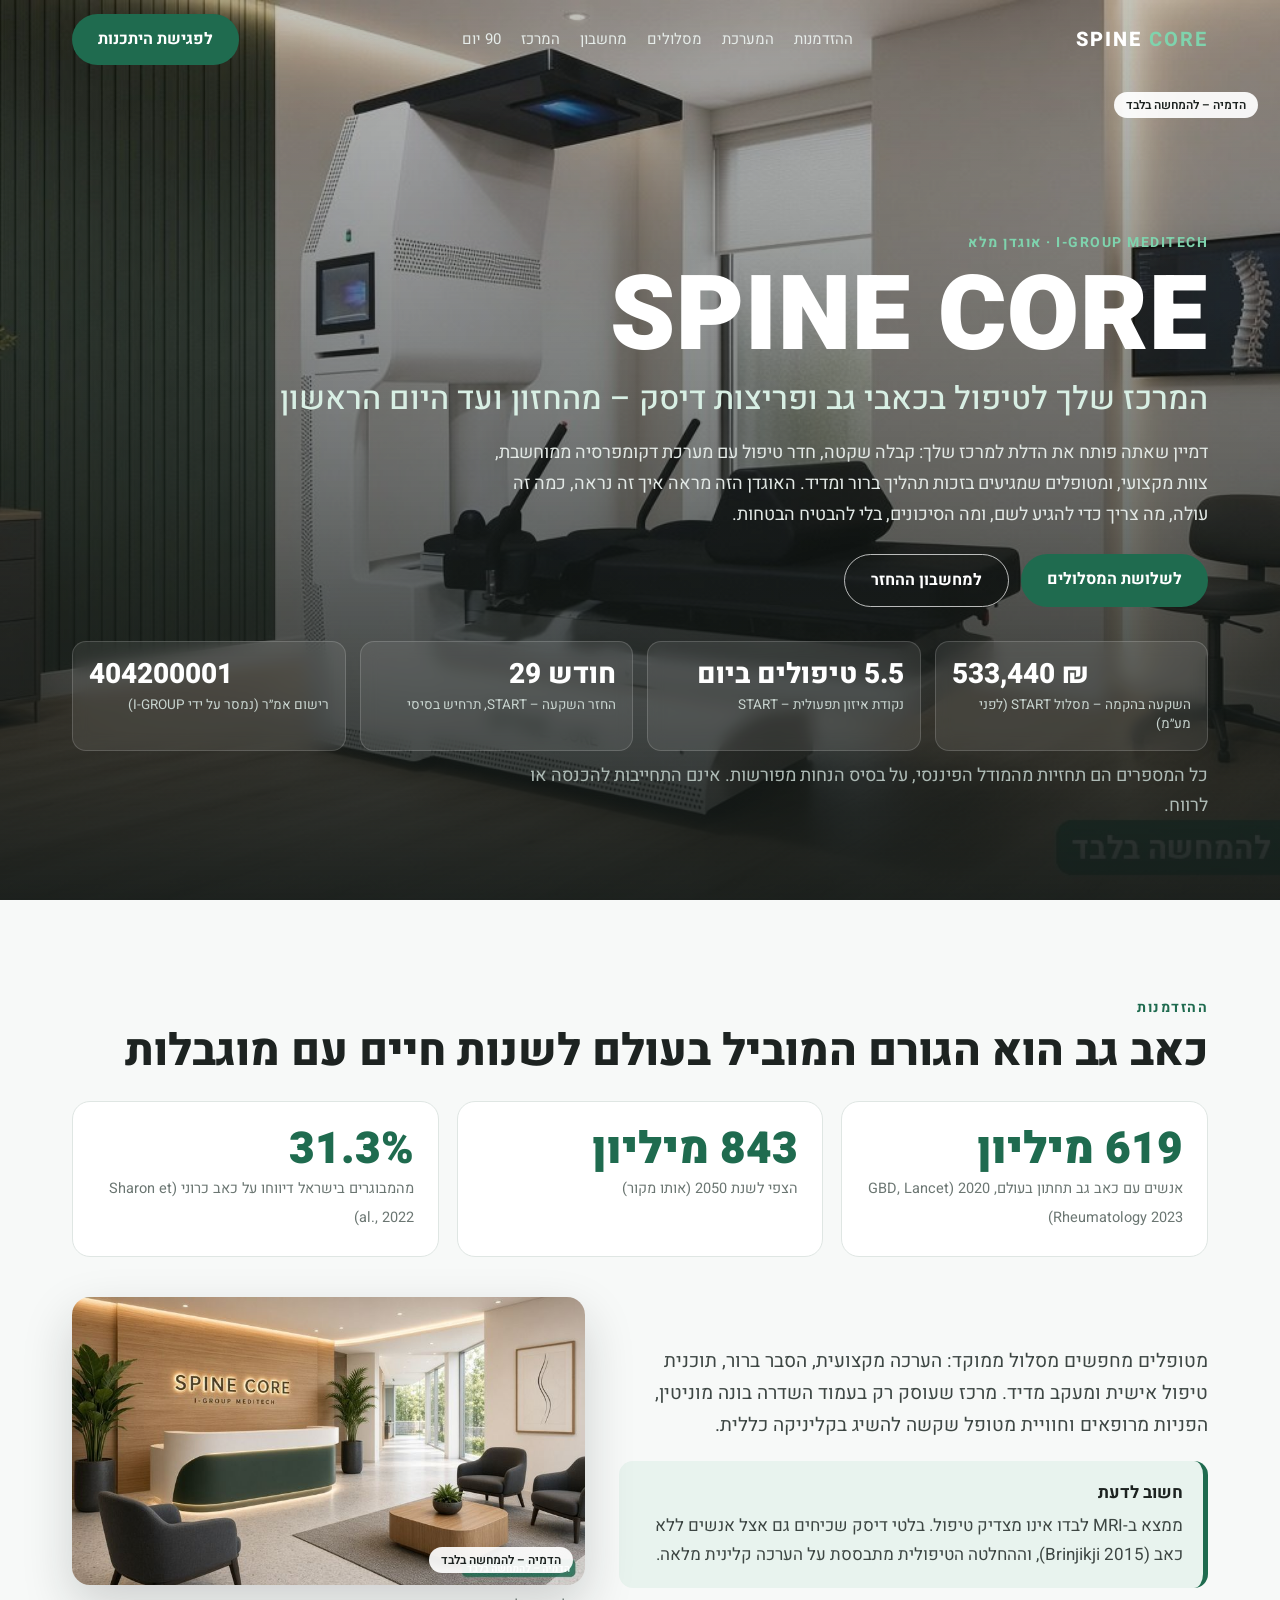
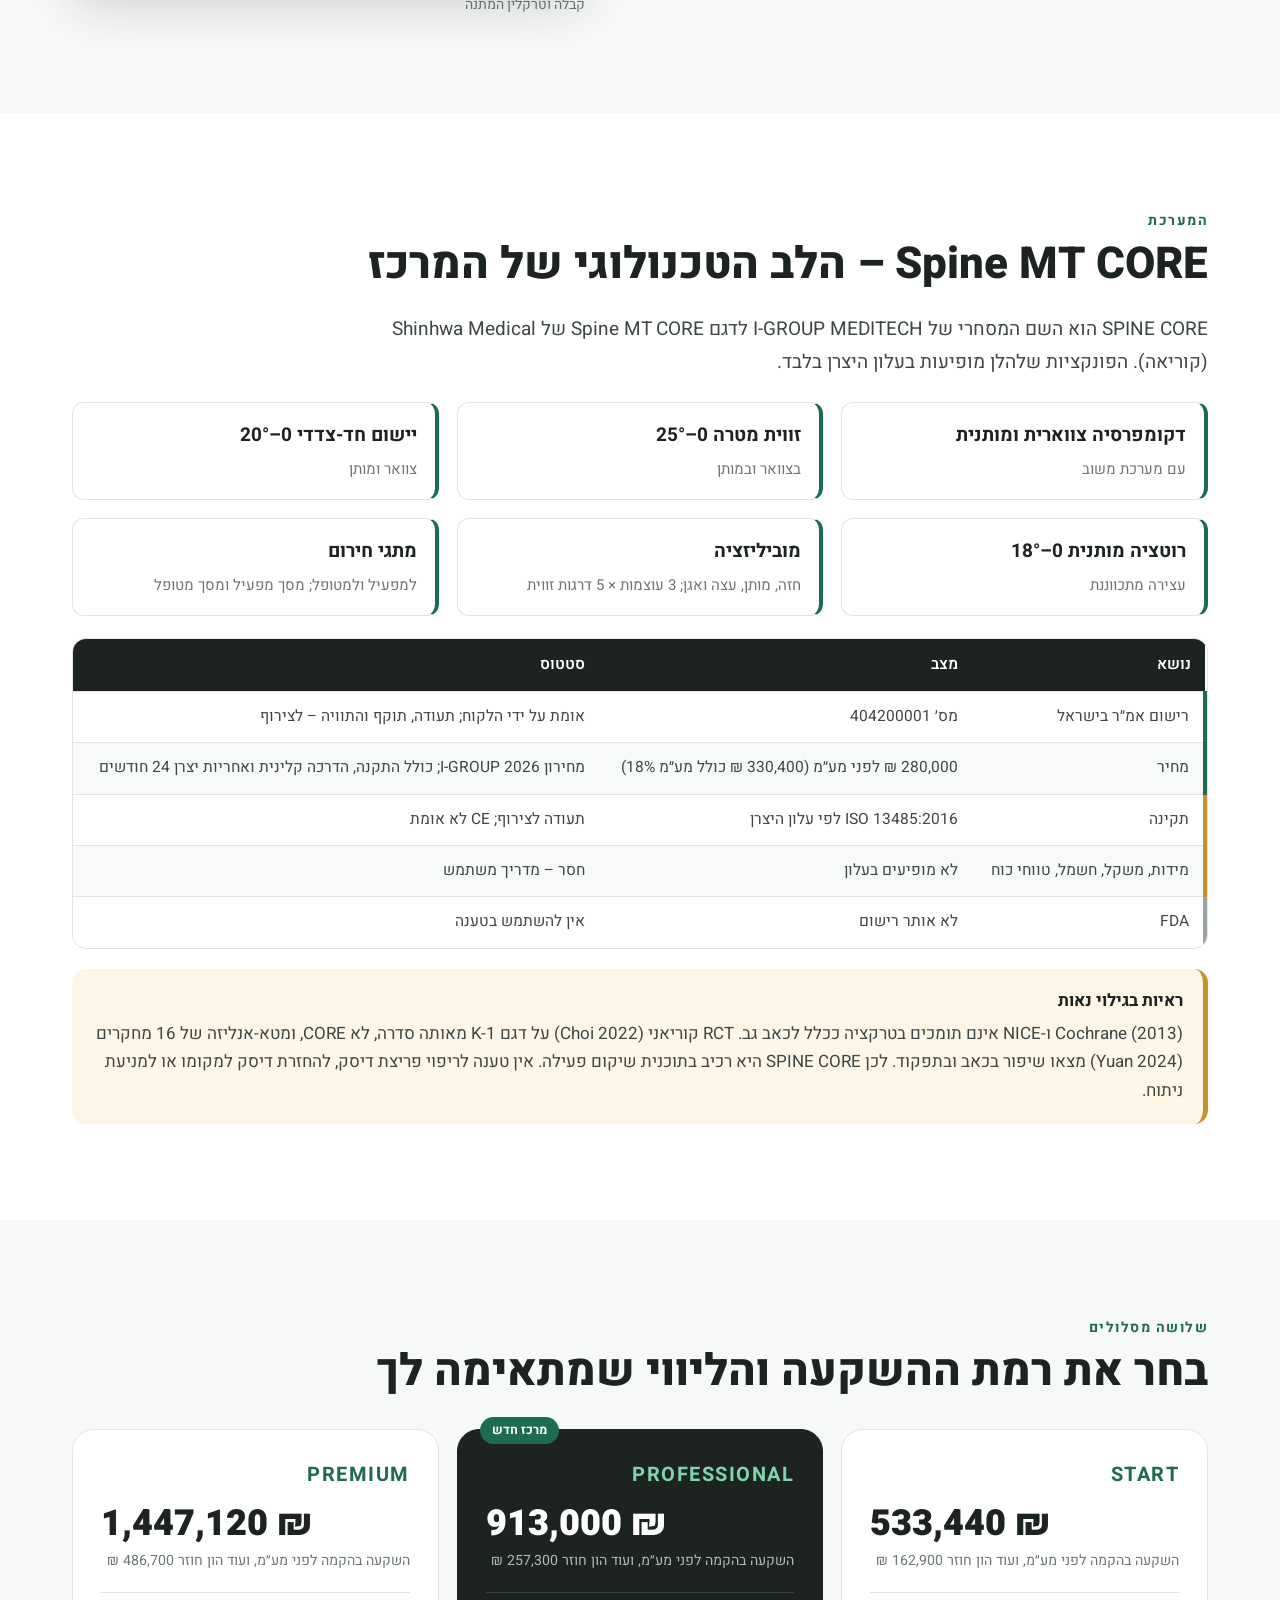
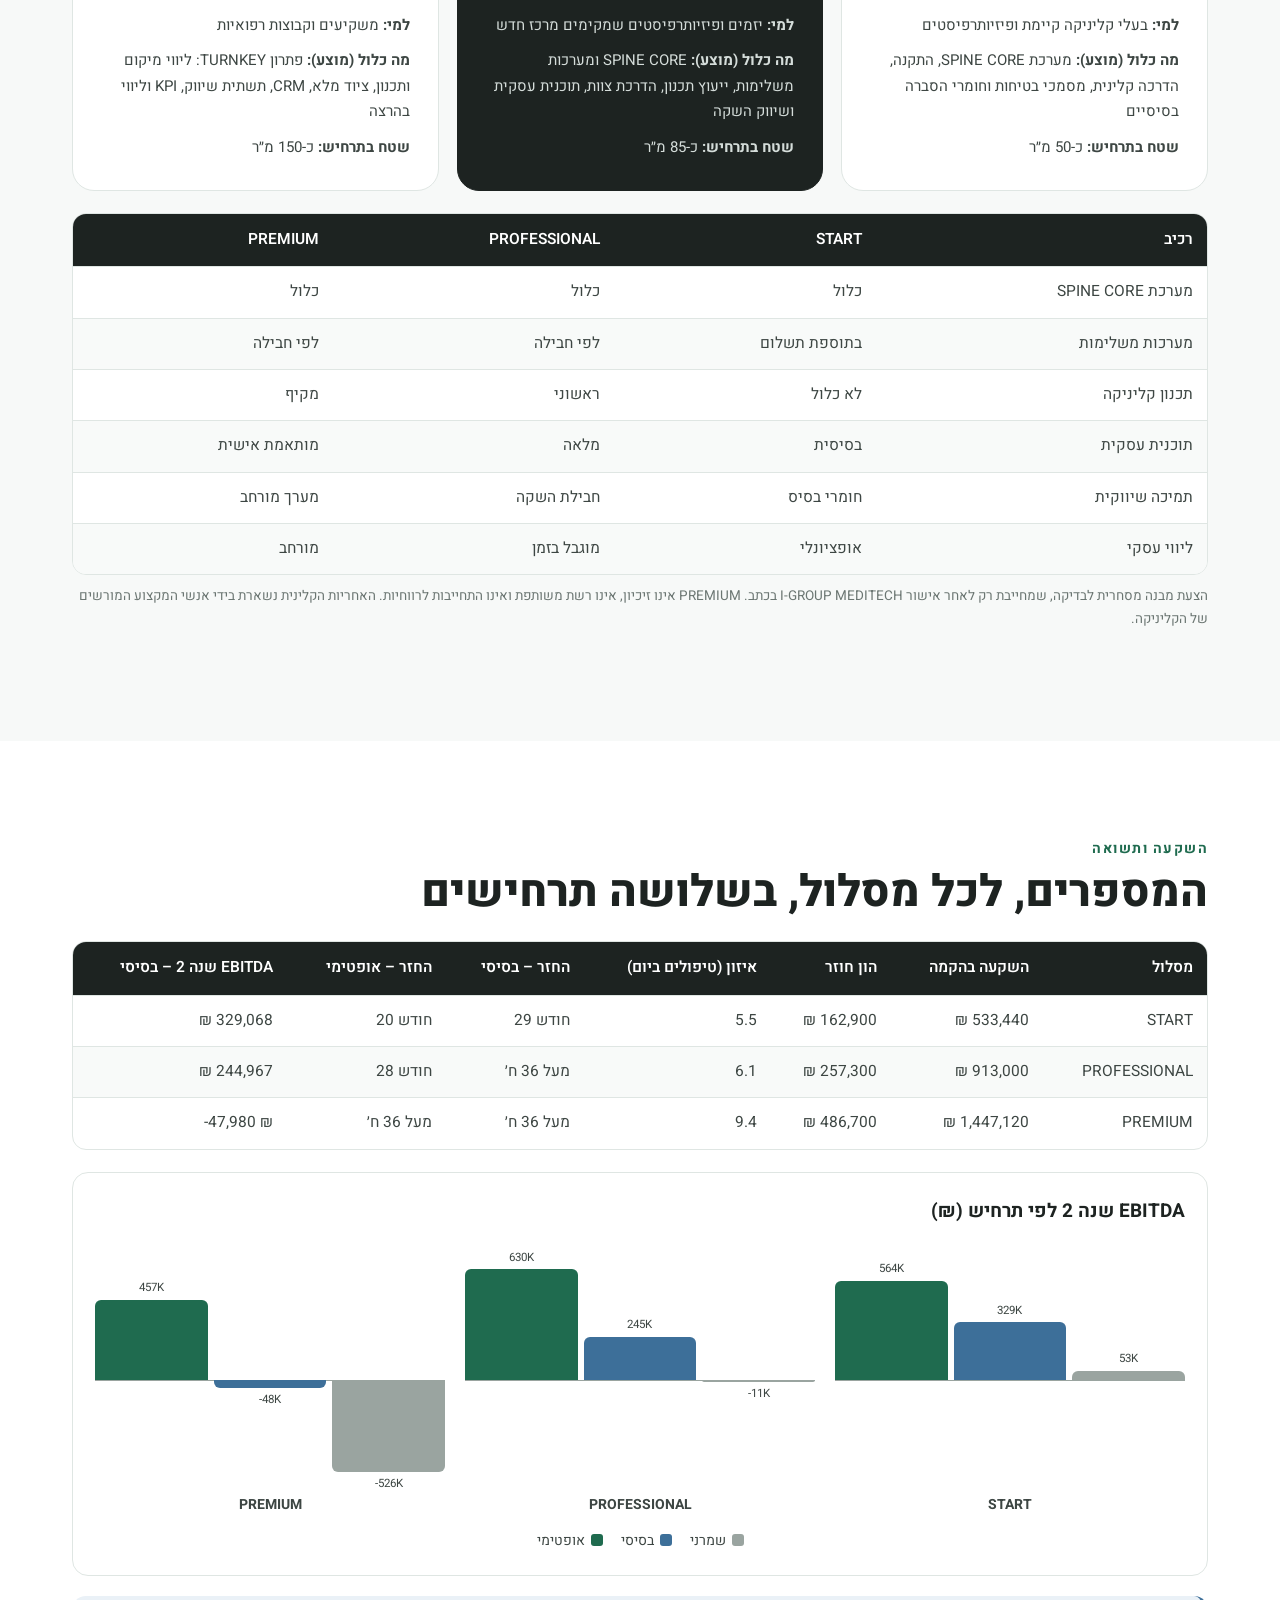
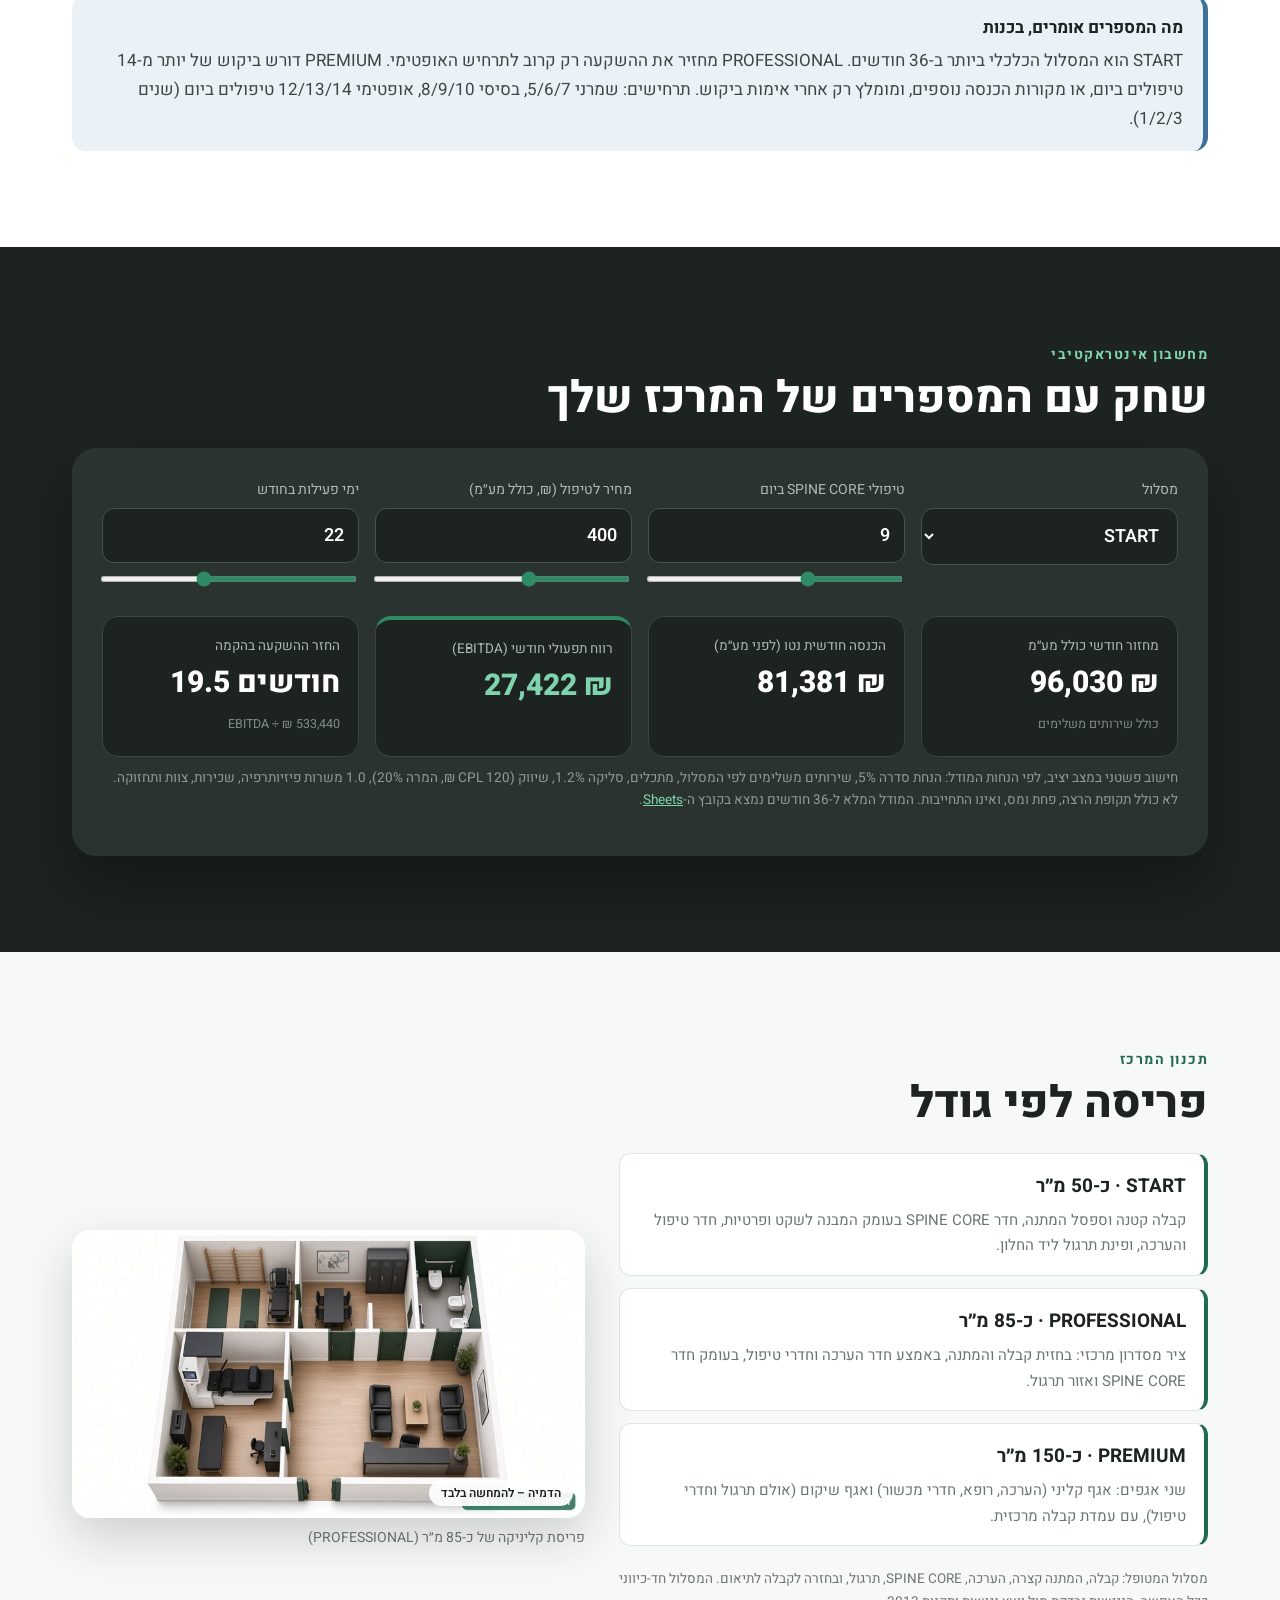
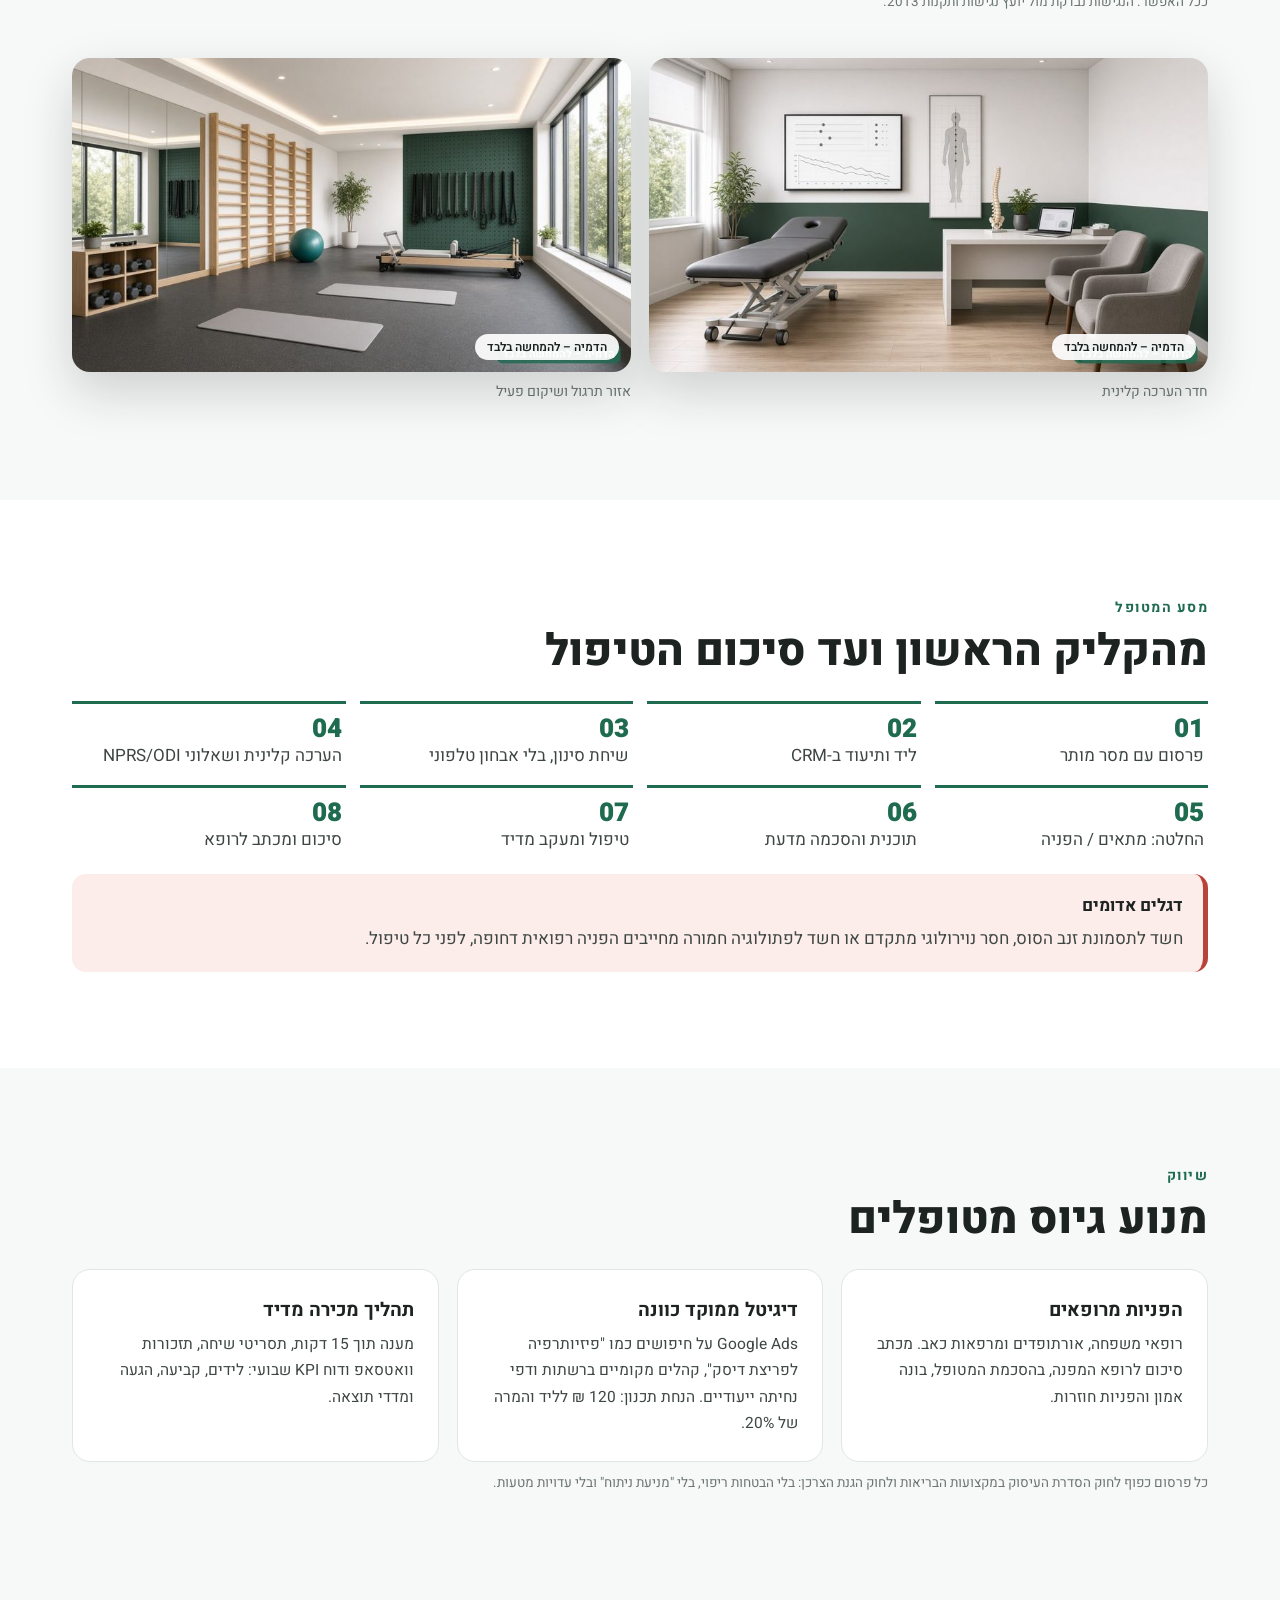
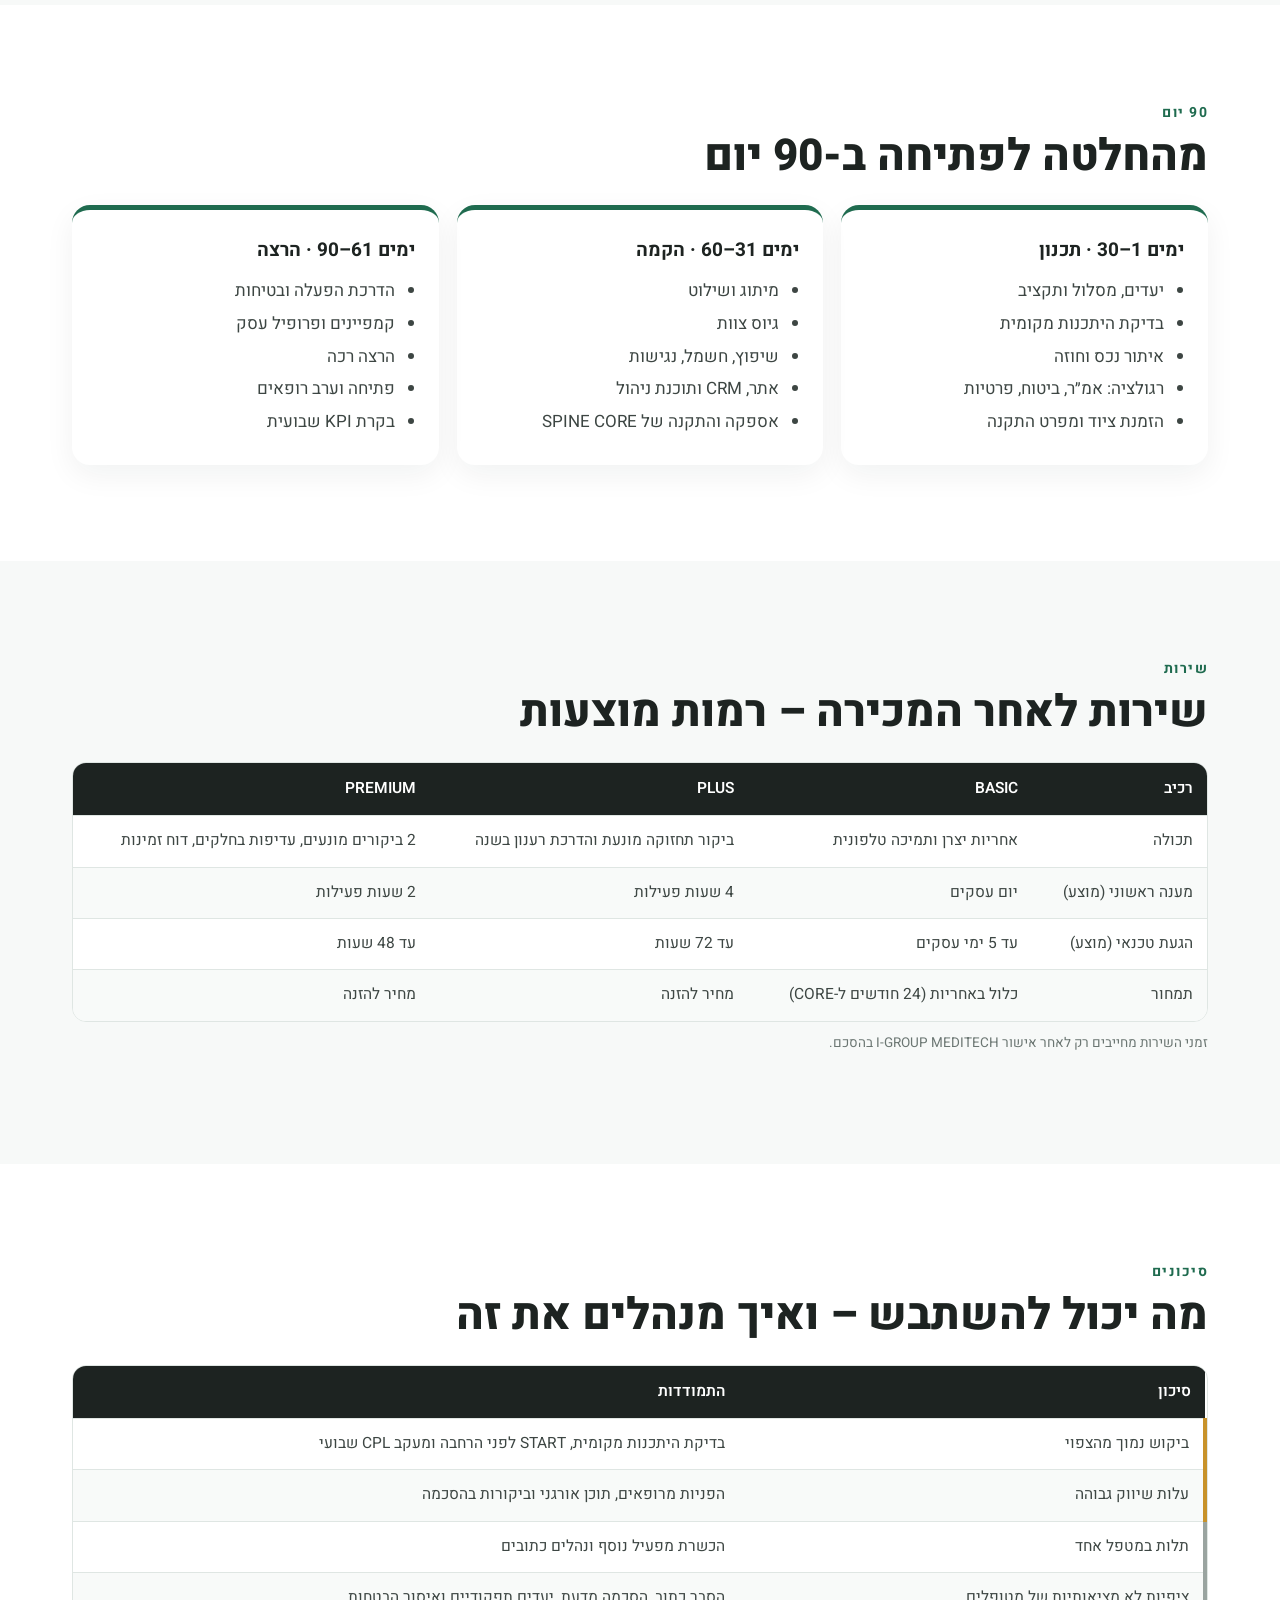
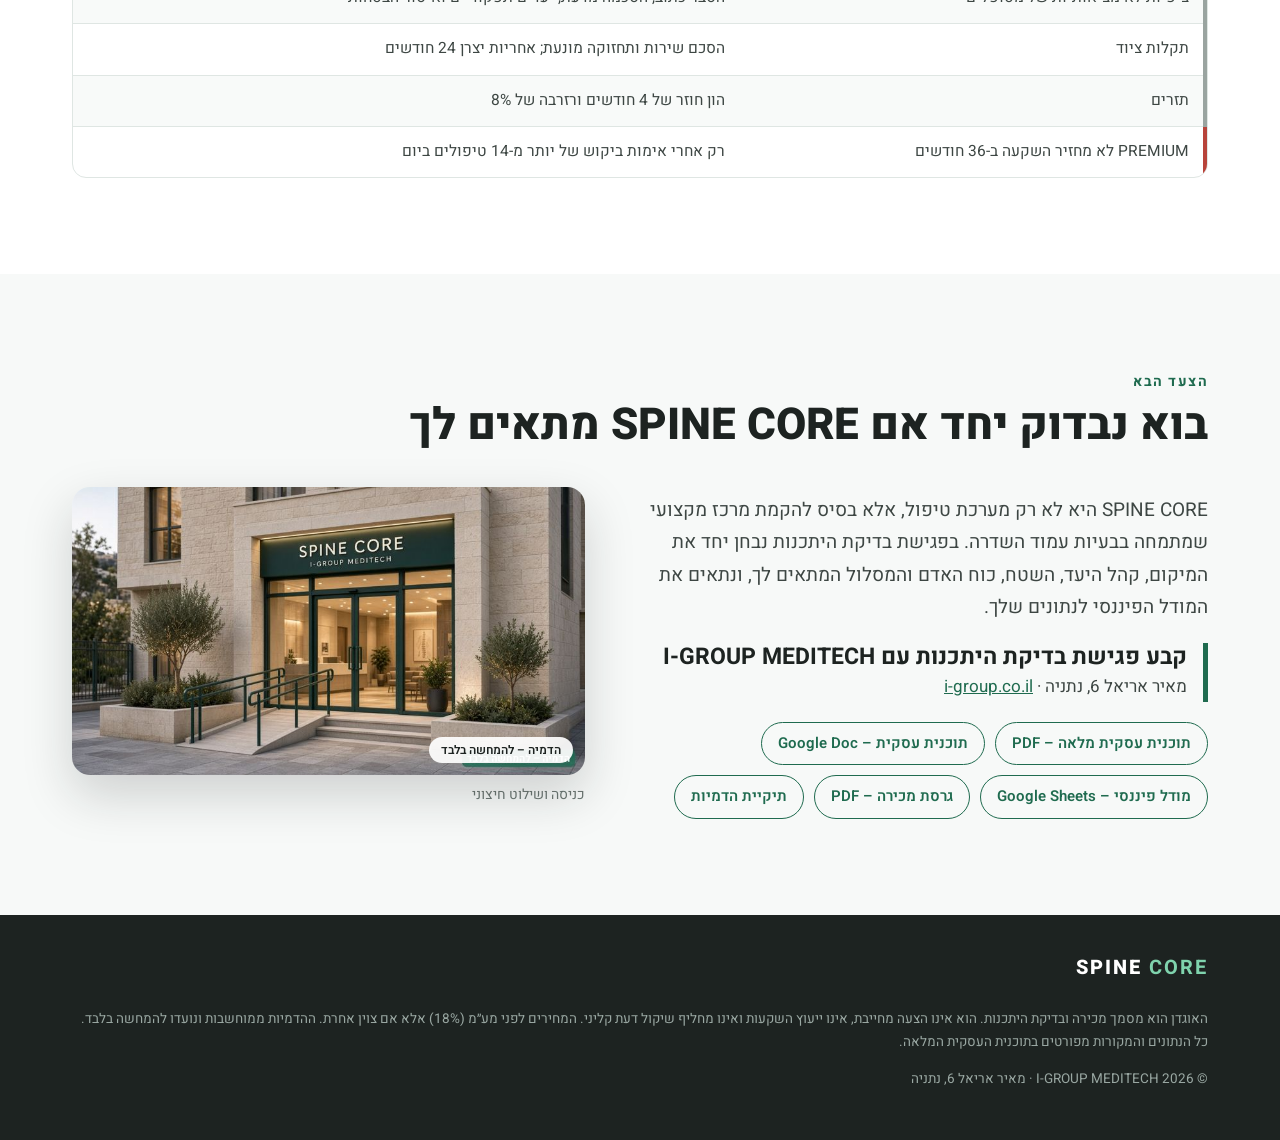
==== index.html @ 581aeed5 "SPINE CORE site" ====
<!doctype html>
<html lang="he" dir="rtl">
<head>
<meta charset="utf-8">
<meta name="viewport" content="width=device-width,initial-scale=1,viewport-fit=cover">
<title>SPINE CORE – הקמת מרכז לטיפול בכאבי גב | I-GROUP MEDITECH</title>
<meta name="description" content="אוגדן SPINE CORE: הקמת מרכז מקצועי לכאבי גב ופריצות דיסק עם Spine MT CORE. 3 מסלולי השקעה, מחשבון ROI, הדמיות ותוכנית 90 יום – בשקיפות מלאה.">
<meta name="robots" content="index,follow">
<link rel="canonical" href="https://ilan-lab.github.io/spine-core/">
<meta name="theme-color" content="#1d2321">
<meta property="og:type" content="website">
<meta property="og:site_name" content="SPINE CORE · I-GROUP MEDITECH">
<meta property="og:locale" content="he_IL">
<meta property="og:title" content="SPINE CORE – המרכז שלך לטיפול בכאבי גב ופריצות דיסק">
<meta property="og:description" content="3 מסלולי הקמה, מחשבון החזר השקעה אינטראקטיבי, הדמיות חדרים ותוכנית פתיחה ב-90 יום. מבית I-GROUP MEDITECH.">
<meta property="og:url" content="https://ilan-lab.github.io/spine-core/">
<meta property="og:image" content="https://ilan-lab.github.io/spine-core/og/og-image.jpg">
<meta property="og:image:width" content="1200">
<meta property="og:image:height" content="630">
<meta property="og:image:alt" content="חדר טיפול SPINE CORE – הדמיה – להמחשה בלבד">
<meta name="twitter:card" content="summary_large_image">
<meta name="twitter:title" content="SPINE CORE – המרכז שלך לטיפול בכאבי גב ופריצות דיסק">
<meta name="twitter:description" content="3 מסלולי הקמה, מחשבון החזר השקעה, הדמיות ותוכנית פתיחה ב-90 יום. I-GROUP MEDITECH.">
<meta name="twitter:image" content="https://ilan-lab.github.io/spine-core/og/og-image.jpg">
<link rel="icon" href="data:image/svg+xml,%3Csvg xmlns='http://www.w3.org/2000/svg' viewBox='0 0 64 64'%3E%3Crect width='64' height='64' rx='14' fill='%231f6b4f'/%3E%3Ctext x='32' y='44' font-size='34' text-anchor='middle' fill='white' font-family='Arial' font-weight='bold'%3ES%3C/text%3E%3C/svg%3E">
<link rel="preconnect" href="https://fonts.googleapis.com"><link rel="preconnect" href="https://fonts.gstatic.com" crossorigin>
<link href="https://fonts.googleapis.com/css2?family=Heebo:wght@300;400;500;600;700;800;900&family=Assistant:wght@400;600;700&display=swap" rel="stylesheet">
<link rel="preload" as="image" href="images/room.jpg">
<link rel="stylesheet" href="css/style.css">
<script type="application/ld+json">{"@context":"https://schema.org","@graph":[{"@type":"Organization","name":"I-GROUP MEDITECH","url":"https://i-group.co.il","address":{"@type":"PostalAddress","streetAddress":"מאיר אריאל 6","addressLocality":"נתניה","addressCountry":"IL"}},{"@type":"Product","name":"SPINE CORE (Spine MT CORE)","brand":{"@type":"Brand","name":"I-GROUP MEDITECH"},"manufacturer":{"@type":"Organization","name":"Shinhwa Medical"},"image":"https://ilan-lab.github.io/spine-core/images/room.jpg","description":"מערכת דקומפרסיה ממוחשבת לעמוד השדרה, בסיס להקמת מרכז מקצועי לכאבי גב.","offers":{"@type":"Offer","priceCurrency":"ILS","price":"280000","availability":"https://schema.org/InStock","seller":{"@type":"Organization","name":"I-GROUP MEDITECH"}}},{"@type":"BreadcrumbList","itemListElement":[{"@type":"ListItem","position":1,"name":"SPINE CORE","item":"https://ilan-lab.github.io/spine-core/"}]}]}</script>
</head>
<body>
<header class="nav"><div class="wrap"><a class="logo" href="#top">SPINE <b>CORE</b></a>
<ul><li><a href="#opp">ההזדמנות</a></li><li><a href="#core">המערכת</a></li><li><a href="#tracks">מסלולים</a></li><li><a href="#calc">מחשבון</a></li><li><a href="#layouts">המרכז</a></li><li><a href="#timeline">90 יום</a></li></ul>
<a class="btn" href="#cta">לפגישת היתכנות</a></div></header>

<main id="top">
<section class="hero"><div class="bg" role="img" aria-label="חדר טיפול SPINE CORE עם מערכת Spine MT CORE"></div><span class="badge">הדמיה – להמחשה בלבד</span>
<div class="wrap">
<div class="kick rv">I-GROUP MEDITECH · אוגדן מלא</div>
<h1 class="rv d1">SPINE CORE</h1>
<h2 class="rv d2">המרכז שלך לטיפול בכאבי גב ופריצות דיסק – מהחזון ועד היום הראשון</h2>
<p class="rv d2">דמיין שאתה פותח את הדלת למרכז שלך: קבלה שקטה, חדר טיפול עם מערכת דקומפרסיה ממוחשבת, צוות מקצועי, ומטופלים שמגיעים בזכות תהליך ברור ומדיד. האוגדן הזה מראה איך זה נראה, כמה זה עולה, מה צריך כדי להגיע לשם, ומה הסיכונים, בלי להבטיח הבטחות.</p>
<div class="cta rv d3"><a class="btn" href="#tracks">לשלושת המסלולים</a><a class="btn o" href="#calc">למחשבון ההחזר</a></div>
<div class="stats rv d3">
<div class="stat"><b class="ltr">533,440 ₪</b><span>השקעה בהקמה – מסלול START (לפני מע״מ)</span></div>
<div class="stat"><b>5.5 טיפולים ביום</b><span>נקודת איזון תפעולית – START</span></div>
<div class="stat"><b>חודש 29</b><span>החזר השקעה – START, תרחיש בסיסי</span></div>
<div class="stat"><b class="ltr">404200001</b><span>רישום אמ״ר (נמסר על ידי I-GROUP)</span></div>
</div>
<p class="note">כל המספרים הם תחזיות מהמודל הפיננסי, על בסיס הנחות מפורשות. אינם התחייבות להכנסה או לרווח.</p>
</div></section>

<section class="sec" id="opp"><div class="wrap">
<div class="kick rv">ההזדמנות</div><h2 class="t rv">כאב גב הוא הגורם המוביל בעולם לשנות חיים עם מוגבלות</h2>
<div class="g3">
<div class="big rv"><b>619 מיליון</b><span>אנשים עם כאב גב תחתון בעולם, 2020 (GBD, Lancet Rheumatology 2023)</span></div>
<div class="big rv d1"><b>843 מיליון</b><span>הצפי לשנת 2050 (אותו מקור)</span></div>
<div class="big rv d2"><b>31.3%</b><span>מהמבוגרים בישראל דיווחו על כאב כרוני (Sharon et al., 2022)</span></div>
</div>
<div class="g2" style="margin-top:40px">
<div class="rv"><p class="lead">מטופלים מחפשים מסלול ממוקד: הערכה מקצועית, הסבר ברור, תוכנית טיפול אישית ומעקב מדיד. מרכז שעוסק רק בעמוד השדרה בונה מוניטין, הפניות מרופאים וחוויית מטופל שקשה להשיג בקליניקה כללית.</p>
<div class="call"><h4>חשוב לדעת</h4>ממצא ב-MRI לבדו אינו מצדיק טיפול. בלטי דיסק שכיחים גם אצל אנשים ללא כאב (Brinjikji 2015), וההחלטה הטיפולית מתבססת על הערכה קלינית מלאה.</div></div>
<figure class="rv d1"><div class="ph"><img src="images/reception.jpg" srcset="images/reception-800.jpg 800w, images/reception.jpg 1280w" sizes="(max-width:980px) 100vw, 540px" alt="קבלה וטרקלין המתנה" loading="lazy" width="1280" height="720"><span class="badge">הדמיה – להמחשה בלבד</span></div><figcaption>קבלה וטרקלין המתנה</figcaption></figure>
</div></div></section>

<section class="sec alt" id="core"><div class="wrap">
<div class="kick rv">המערכת</div><h2 class="t rv"><span class="ltr">Spine MT CORE</span> – הלב הטכנולוגי של המרכז</h2>
<p class="lead rv">SPINE CORE הוא השם המסחרי של I-GROUP MEDITECH לדגם Spine MT CORE של Shinhwa Medical (קוריאה). הפונקציות שלהלן מופיעות בעלון היצרן בלבד.</p>
<div class="g3" style="margin-top:24px">
<div class="fn rv"><h3>דקומפרסיה צווארית ומותנית</h3><p>עם מערכת משוב</p></div>
<div class="fn rv d1"><h3>זווית מטרה 0–25°</h3><p>בצוואר ובמותן</p></div>
<div class="fn rv d2"><h3>יישום חד-צדדי 0–20°</h3><p>צוואר ומותן</p></div>
<div class="fn rv"><h3>רוטציה מותנית 0–18°</h3><p>עצירה מתכווננת</p></div>
<div class="fn rv d1"><h3>מוביליזציה</h3><p>חזה, מותן, עצה ואגן; 3 עוצמות × 5 דרגות זווית</p></div>
<div class="fn rv d2"><h3>מתגי חירום</h3><p>למפעיל ולמטופל; מסך מפעיל ומסך מטופל</p></div>
</div>
<div class="tw rv"><table><thead><tr><th>נושא</th><th>מצב</th><th>סטטוס</th></tr></thead><tbody>
<tr><td class="ok">רישום אמ״ר בישראל</td><td>מס׳ 404200001</td><td>אומת על ידי הלקוח; תעודה, תוקף והתוויה – לצירוף</td></tr>
<tr><td class="ok">מחיר</td><td>280,000 ₪ לפני מע״מ (330,400 ₪ כולל מע״מ 18%)</td><td>מחירון I-GROUP 2026; כולל התקנה, הדרכה קלינית ואחריות יצרן 24 חודשים</td></tr>
<tr><td class="wa">תקינה</td><td>ISO 13485:2016 לפי עלון היצרן</td><td>תעודה לצירוף; CE לא אומת</td></tr>
<tr><td class="wa">מידות, משקל, חשמל, טווחי כוח</td><td>לא מופיעים בעלון</td><td>חסר – מדריך משתמש</td></tr>
<tr><td class="no">FDA</td><td>לא אותר רישום</td><td>אין להשתמש בטענה</td></tr>
</tbody></table></div>
<div class="call w rv"><h4>ראיות בגילוי נאות</h4>Cochrane (2013) ו-NICE אינם תומכים בטרקציה ככלל לכאב גב. RCT קוריאני (Choi 2022) על דגם K-1 מאותה סדרה, לא CORE, ומטא-אנליזה של 16 מחקרים (Yuan 2024) מצאו שיפור בכאב ובתפקוד. לכן SPINE CORE היא רכיב בתוכנית שיקום פעילה. אין טענה לריפוי פריצת דיסק, להחזרת דיסק למקומו או למניעת ניתוח.</div>
</div></section>

<section class="sec" id="tracks"><div class="wrap">
<div class="kick rv">שלושה מסלולים</div><h2 class="t rv">בחר את רמת ההשקעה והליווי שמתאימה לך</h2>
<div class="g3" style="margin-top:30px">
<div class="track rv"><h3>START</h3><div class="pr ltr">533,440 ₪</div><small>השקעה בהקמה לפני מע״מ, ועוד הון חוזר 162,900 ₪</small><hr><p><b>למי:</b> בעלי קליניקה קיימת ופיזיותרפיסטים</p><p><b>מה כלול (מוצע):</b> מערכת SPINE CORE, התקנה, הדרכה קלינית, מסמכי בטיחות וחומרי הסברה בסיסיים</p><p><b>שטח בתרחיש:</b> כ-50 מ״ר</p></div>
<div class="track f rv d1"><span class="tg">מרכז חדש</span><h3>PROFESSIONAL</h3><div class="pr ltr">913,000 ₪</div><small>השקעה בהקמה לפני מע״מ, ועוד הון חוזר 257,300 ₪</small><hr><p><b>למי:</b> יזמים ופיזיותרפיסטים שמקימים מרכז חדש</p><p><b>מה כלול (מוצע):</b> SPINE CORE ומערכות משלימות, ייעוץ תכנון, הדרכת צוות, תוכנית עסקית ושיווק השקה</p><p><b>שטח בתרחיש:</b> כ-85 מ״ר</p></div>
<div class="track rv d2"><h3>PREMIUM</h3><div class="pr ltr">1,447,120 ₪</div><small>השקעה בהקמה לפני מע״מ, ועוד הון חוזר 486,700 ₪</small><hr><p><b>למי:</b> משקיעים וקבוצות רפואיות</p><p><b>מה כלול (מוצע):</b> פתרון TURNKEY: ליווי מיקום ותכנון, ציוד מלא, CRM, תשתית שיווק, KPI וליווי בהרצה</p><p><b>שטח בתרחיש:</b> כ-150 מ״ר</p></div>
</div>
<div class="tw rv"><table><thead><tr><th>רכיב</th><th>START</th><th>PROFESSIONAL</th><th>PREMIUM</th></tr></thead><tbody>
<tr><td>מערכת SPINE CORE</td><td>כלול</td><td>כלול</td><td>כלול</td></tr>
<tr><td>מערכות משלימות</td><td>בתוספת תשלום</td><td>לפי חבילה</td><td>לפי חבילה</td></tr>
<tr><td>תכנון קליניקה</td><td>לא כלול</td><td>ראשוני</td><td>מקיף</td></tr>
<tr><td>תוכנית עסקית</td><td>בסיסית</td><td>מלאה</td><td>מותאמת אישית</td></tr>
<tr><td>תמיכה שיווקית</td><td>חומרי בסיס</td><td>חבילת השקה</td><td>מערך מורחב</td></tr>
<tr><td>ליווי עסקי</td><td>אופציונלי</td><td>מוגבל בזמן</td><td>מורחב</td></tr>
</tbody></table></div>
<p class="note">הצעת מבנה מסחרית לבדיקה, שמחייבת רק לאחר אישור I-GROUP MEDITECH בכתב. PREMIUM אינו זיכיון, אינו רשת משותפת ואינו התחייבות לרווחיות. האחריות הקלינית נשארת בידי אנשי המקצוע המורשים של הקליניקה.</p>
</div></section>

<section class="sec alt" id="roi"><div class="wrap">
<div class="kick rv">השקעה ותשואה</div><h2 class="t rv">המספרים, לכל מסלול, בשלושה תרחישים</h2>
<div class="tw rv"><table><thead><tr><th>מסלול</th><th>השקעה בהקמה</th><th>הון חוזר</th><th>איזון (טיפולים ביום)</th><th>החזר – בסיסי</th><th>החזר – אופטימי</th><th>EBITDA שנה 2 – בסיסי</th></tr></thead><tbody>
<tr><td>START</td><td>533,440 ₪</td><td>162,900 ₪</td><td>5.5</td><td>חודש 29</td><td>חודש 20</td><td>329,068 ₪</td></tr>
<tr><td>PROFESSIONAL</td><td>913,000 ₪</td><td>257,300 ₪</td><td>6.1</td><td>מעל 36 ח׳</td><td>חודש 28</td><td>244,967 ₪</td></tr>
<tr><td>PREMIUM</td><td>1,447,120 ₪</td><td>486,700 ₪</td><td>9.4</td><td>מעל 36 ח׳</td><td>מעל 36 ח׳</td><td><span class="ltr">-47,980 ₪</span></td></tr>
</tbody></table></div>
<div class="chart rv"><h3>EBITDA שנה 2 לפי תרחיש (₪)</h3><div class="bars" id="bars" style="margin-top:30px"></div>
<div class="leg"><span style="--c:#9aa4a0">שמרני</span><span style="--c:#3d6f99">בסיסי</span><span style="--c:#1f6b4f">אופטימי</span></div></div>
<div class="call i rv"><h4>מה המספרים אומרים, בכנות</h4>START הוא המסלול הכלכלי ביותר ב-36 חודשים. PROFESSIONAL מחזיר את ההשקעה רק קרוב לתרחיש האופטימי. PREMIUM דורש ביקוש של יותר מ-14 טיפולים ביום, או מקורות הכנסה נוספים, ומומלץ רק אחרי אימות ביקוש. תרחישים: שמרני 5/6/7, בסיסי 8/9/10, אופטימי 12/13/14 טיפולים ביום (שנים 1/2/3).</div>
</div></section>

<section class="sec dark" id="calc"><div class="wrap">
<div class="kick rv">מחשבון אינטראקטיבי</div><h2 class="t rv">שחק עם המספרים של המרכז שלך</h2>
<div class="calc rv">
<div class="g4">
<div><label for="c-track">מסלול</label><select id="c-track"><option>START</option><option>PROFESSIONAL</option><option>PREMIUM</option></select></div>
<div><label for="c-daily">טיפולי SPINE CORE ביום</label><input id="c-daily" type="number" inputmode="decimal" value="9" min="0"><input id="s-daily" type="range" min="0" max="25" step="1" value="9" aria-label="טיפולים ביום"></div>
<div><label for="c-price">מחיר לטיפול (₪, כולל מע״מ)</label><input id="c-price" type="number" inputmode="decimal" value="400" min="0"><input id="s-price" type="range" min="150" max="800" step="10" value="400" aria-label="מחיר לטיפול"></div>
<div><label for="c-days">ימי פעילות בחודש</label><input id="c-days" type="number" inputmode="decimal" value="22" min="0"><input id="s-days" type="range" min="10" max="30" step="1" value="22" aria-label="ימי פעילות"></div>
</div>
<div class="g4 res">
<div><span>מחזור חודשי כולל מע״מ</span><b id="r-gross">–</b><small>כולל שירותים משלימים</small></div>
<div><span>הכנסה חודשית נטו (לפני מע״מ)</span><b id="r-net">–</b></div>
<div class="hl"><span>רווח תפעולי חודשי (EBITDA)</span><b id="r-e">–</b></div>
<div><span>החזר ההשקעה בהקמה</span><b id="r-m">–</b><small id="r-setup"></small></div>
</div>
<p class="note" style="color:#8f9c97">חישוב פשטני במצב יציב, לפי הנחות המודל: הנחת סדרה 5%, שירותים משלימים לפי המסלול, מתכלים, סליקה 1.2%, שיווק (CPL 120 ₪, המרה 20%), <span id="r-fte">1.0</span> משרות פיזיותרפיה, שכירות, צוות ותחזוקה. לא כולל תקופת הרצה, פחת ומס, ואינו התחייבות. המודל המלא ל-36 חודשים נמצא בקובץ ה-<a href="https://docs.google.com/spreadsheets/d/1JjIy9k1QEDL1Txb3Y15Pe7K6RnLYUJkP5f7A0x5z9f0/edit" target="_blank" rel="noopener" style="color:#7fd3ad">Sheets</a>.</p>
</div></div></section>

<section class="sec" id="layouts"><div class="wrap">
<div class="kick rv">תכנון המרכז</div><h2 class="t rv">פריסה לפי גודל</h2>
<div class="g2">
<div class="lay rv">
<div class="fn"><h3>START · כ-50 מ״ר</h3><p>קבלה קטנה וספסל המתנה, חדר SPINE CORE בעומק המבנה לשקט ופרטיות, חדר טיפול והערכה, ופינת תרגול ליד החלון.</p></div>
<div class="fn"><h3>PROFESSIONAL · כ-85 מ״ר</h3><p>ציר מסדרון מרכזי: בחזית קבלה והמתנה, באמצע חדר הערכה וחדרי טיפול, בעומק חדר SPINE CORE ואזור תרגול.</p></div>
<div class="fn"><h3>PREMIUM · כ-150 מ״ר</h3><p>שני אגפים: אגף קליני (הערכה, רופא, חדרי מכשור) ואגף שיקום (אולם תרגול וחדרי טיפול), עם עמדת קבלה מרכזית.</p></div>
<p class="note">מסלול המטופל: קבלה, המתנה קצרה, הערכה, SPINE CORE, תרגול, ובחזרה לקבלה לתיאום. המסלול חד-כיווני ככל האפשר. הנגישות נבדקת מול יועץ נגישות ותקנות 2013.</p>
</div>
<figure class="rv d1"><div class="ph"><img src="images/plan.jpg" srcset="images/plan-800.jpg 800w, images/plan.jpg 1280w" sizes="(max-width:980px) 100vw, 640px" alt="פריסת קליניקה של כ-85 מ״ר (PROFESSIONAL)" loading="lazy" width="1280" height="720"><span class="badge">הדמיה – להמחשה בלבד</span></div><figcaption>פריסת קליניקה של כ-85 מ״ר (PROFESSIONAL)</figcaption></figure>
</div>
<div class="gp" style="margin-top:30px">
<figure class="rv"><div class="ph"><img src="images/assess.jpg" srcset="images/assess-800.jpg 800w, images/assess.jpg 1280w" sizes="(max-width:560px) 100vw, 580px" alt="חדר הערכה קלינית" loading="lazy" width="1280" height="720"><span class="badge">הדמיה – להמחשה בלבד</span></div><figcaption>חדר הערכה קלינית</figcaption></figure>
<figure class="rv d1"><div class="ph"><img src="images/rehab.jpg" srcset="images/rehab-800.jpg 800w, images/rehab.jpg 1280w" sizes="(max-width:560px) 100vw, 580px" alt="אזור תרגול ושיקום פעיל" loading="lazy" width="1280" height="720"><span class="badge">הדמיה – להמחשה בלבד</span></div><figcaption>אזור תרגול ושיקום פעיל</figcaption></figure>
</div></div></section>

<section class="sec alt" id="journey"><div class="wrap">
<div class="kick rv">מסע המטופל</div><h2 class="t rv">מהקליק הראשון ועד סיכום הטיפול</h2>
<div class="steps">
<div class="step rv"><b>01</b>פרסום עם מסר מותר</div><div class="step rv d1"><b>02</b>ליד ותיעוד ב-CRM</div><div class="step rv d2"><b>03</b>שיחת סינון, בלי אבחון טלפוני</div><div class="step rv d3"><b>04</b>הערכה קלינית ושאלוני NPRS/ODI</div>
<div class="step rv"><b>05</b>החלטה: מתאים / הפניה</div><div class="step rv d1"><b>06</b>תוכנית והסכמה מדעת</div><div class="step rv d2"><b>07</b>טיפול ומעקב מדיד</div><div class="step rv d3"><b>08</b>סיכום ומכתב לרופא</div>
</div>
<div class="call dg rv"><h4>דגלים אדומים</h4>חשד לתסמונת זנב הסוס, חסר נוירולוגי מתקדם או חשד לפתולוגיה חמורה מחייבים הפניה רפואית דחופה, לפני כל טיפול.</div>
</div></section>

<section class="sec" id="mkt"><div class="wrap">
<div class="kick rv">שיווק</div><h2 class="t rv">מנוע גיוס מטופלים</h2>
<div class="g3">
<div class="card rv"><h3>הפניות מרופאים</h3><p>רופאי משפחה, אורתופדים ומרפאות כאב. מכתב סיכום לרופא המפנה, בהסכמת המטופל, בונה אמון והפניות חוזרות.</p></div>
<div class="card rv d1"><h3>דיגיטל ממוקד כוונה</h3><p>Google Ads על חיפושים כמו "פיזיותרפיה לפריצת דיסק", קהלים מקומיים ברשתות ודפי נחיתה ייעודיים. הנחת תכנון: 120 ₪ לליד והמרה של 20%.</p></div>
<div class="card rv d2"><h3>תהליך מכירה מדיד</h3><p>מענה תוך 15 דקות, תסריטי שיחה, תזכורות וואטסאפ ודוח KPI שבועי: לידים, קביעה, הגעה ומדדי תוצאה.</p></div>
</div>
<p class="note">כל פרסום כפוף לחוק הסדרת העיסוק במקצועות הבריאות ולחוק הגנת הצרכן: בלי הבטחות ריפוי, בלי "מניעת ניתוח" ובלי עדויות מטעות.</p>
</div></section>

<section class="sec alt" id="timeline"><div class="wrap">
<div class="kick rv">90 יום</div><h2 class="t rv">מהחלטה לפתיחה ב-90 יום</h2>
<div class="g3">
<div class="ph3 rv"><h3>ימים 1–30 · תכנון</h3><ul><li>יעדים, מסלול ותקציב</li><li>בדיקת היתכנות מקומית</li><li>איתור נכס וחוזה</li><li>רגולציה: אמ״ר, ביטוח, פרטיות</li><li>הזמנת ציוד ומפרט התקנה</li></ul></div>
<div class="ph3 rv d1"><h3>ימים 31–60 · הקמה</h3><ul><li>מיתוג ושילוט</li><li>גיוס צוות</li><li>שיפוץ, חשמל, נגישות</li><li>אתר, CRM ותוכנת ניהול</li><li>אספקה והתקנה של SPINE CORE</li></ul></div>
<div class="ph3 rv d2"><h3>ימים 61–90 · הרצה</h3><ul><li>הדרכת הפעלה ובטיחות</li><li>קמפיינים ופרופיל עסק</li><li>הרצה רכה</li><li>פתיחה וערב רופאים</li><li>בקרת KPI שבועית</li></ul></div>
</div></div></section>

<section class="sec" id="service"><div class="wrap">
<div class="kick rv">שירות</div><h2 class="t rv">שירות לאחר המכירה – רמות מוצעות</h2>
<div class="tw rv"><table><thead><tr><th>רכיב</th><th>BASIC</th><th>PLUS</th><th>PREMIUM</th></tr></thead><tbody>
<tr><td>תכולה</td><td>אחריות יצרן ותמיכה טלפונית</td><td>ביקור תחזוקה מונעת והדרכת רענון בשנה</td><td>2 ביקורים מונעים, עדיפות בחלקים, דוח זמינות</td></tr>
<tr><td>מענה ראשוני (מוצע)</td><td>יום עסקים</td><td>4 שעות פעילות</td><td>2 שעות פעילות</td></tr>
<tr><td>הגעת טכנאי (מוצע)</td><td>עד 5 ימי עסקים</td><td>עד 72 שעות</td><td>עד 48 שעות</td></tr>
<tr><td>תמחור</td><td>כלול באחריות (24 חודשים ל-CORE)</td><td>מחיר להזנה</td><td>מחיר להזנה</td></tr>
</tbody></table></div>
<p class="note">זמני השירות מחייבים רק לאחר אישור I-GROUP MEDITECH בהסכם.</p>
</div></section>

<section class="sec alt" id="risks"><div class="wrap">
<div class="kick rv">סיכונים</div><h2 class="t rv">מה יכול להשתבש – ואיך מנהלים את זה</h2>
<div class="tw rv"><table><thead><tr><th>סיכון</th><th>התמודדות</th></tr></thead><tbody>
<tr><td class="wa">ביקוש נמוך מהצפוי</td><td>בדיקת היתכנות מקומית, START לפני הרחבה ומעקב CPL שבועי</td></tr>
<tr><td class="wa">עלות שיווק גבוהה</td><td>הפניות מרופאים, תוכן אורגני וביקורות בהסכמה</td></tr>
<tr><td class="no">תלות במטפל אחד</td><td>הכשרת מפעיל נוסף ונהלים כתובים</td></tr>
<tr><td class="no">ציפיות לא מציאותיות של מטופלים</td><td>הסבר כתוב, הסכמה מדעת, יעדים תפקודיים ואיסור הבטחות</td></tr>
<tr><td class="no">תקלות ציוד</td><td>הסכם שירות ותחזוקה מונעת; אחריות יצרן 24 חודשים</td></tr>
<tr><td class="no">תזרים</td><td>הון חוזר של 4 חודשים ורזרבה של 8%</td></tr>
<tr><td class="bad">PREMIUM לא מחזיר השקעה ב-36 חודשים</td><td>רק אחרי אימות ביקוש של יותר מ-14 טיפולים ביום</td></tr>
</tbody></table></div>
</div></section>

<section class="sec" id="cta"><div class="wrap">
<div class="kick rv">הצעד הבא</div><h2 class="t rv">בוא נבדוק יחד אם SPINE CORE מתאים לך</h2>
<div class="g2">
<div class="rv"><p class="lead">SPINE CORE היא לא רק מערכת טיפול, אלא בסיס להקמת מרכז מקצועי שמתמחה בבעיות עמוד השדרה. בפגישת בדיקת היתכנות נבחן יחד את המיקום, קהל היעד, השטח, כוח האדם והמסלול המתאים לך, ונתאים את המודל הפיננסי לנתונים שלך.</p>
<div class="cta-box"><strong>קבע פגישת בדיקת היתכנות עם I-GROUP MEDITECH</strong><span>מאיר אריאל 6, נתניה · <a href="https://i-group.co.il" target="_blank" rel="noopener">i-group.co.il</a></span></div>
<div class="links">
<a href="https://drive.google.com/file/d/1CuvwG0LfbNUwOGcd5RnR9bIhb7OIqhCQ/view" target="_blank" rel="noopener">תוכנית עסקית מלאה – PDF</a>
<a href="https://docs.google.com/document/d/1GXxsEA2Z9kPI2eB-vGzjpU04cBIgWePoFFbCrcJnRwA/edit" target="_blank" rel="noopener">תוכנית עסקית – Google Doc</a>
<a href="https://docs.google.com/spreadsheets/d/1JjIy9k1QEDL1Txb3Y15Pe7K6RnLYUJkP5f7A0x5z9f0/edit" target="_blank" rel="noopener">מודל פיננסי – Google Sheets</a>
<a href="https://drive.google.com/file/d/1dCmITOO7iTJ28MDgt0B0gIck5kaXCp1w/view" target="_blank" rel="noopener">גרסת מכירה – PDF</a>
<a href="https://drive.google.com/drive/folders/1mH-Ca4zrDPU6W9X9Tcq_MC6igyfBVrYm" target="_blank" rel="noopener">תיקיית הדמיות</a>
</div></div>
<figure class="rv d1"><div class="ph"><img src="images/exterior.jpg" srcset="images/exterior-800.jpg 800w, images/exterior.jpg 1280w" sizes="(max-width:980px) 100vw, 540px" alt="כניסה ושילוט חיצוני" loading="lazy" width="1280" height="720"><span class="badge">הדמיה – להמחשה בלבד</span></div><figcaption>כניסה ושילוט חיצוני</figcaption></figure>
</div></div></section>
</main>
<footer><div class="wrap"><span class="logo">SPINE <b>CORE</b></span>
<p>האוגדן הוא מסמך מכירה ובדיקת היתכנות. הוא אינו הצעה מחייבת, אינו ייעוץ השקעות ואינו מחליף שיקול דעת קליני. המחירים לפני מע״מ (18%) אלא אם צוין אחרת. ההדמיות ממוחשבות ונועדו להמחשה בלבד. כל הנתונים והמקורות מפורטים בתוכנית העסקית המלאה.</p>
<p>© 2026 I-GROUP MEDITECH · מאיר אריאל 6, נתניה</p></div></footer>
<script src="js/main.js" defer></script>
</body></html>
---- css/style.css ----
:root{--g:#1f6b4f;--g2:#2e8b66;--gl:#e8f3ee;--d:#1d2321;--d2:#2b3330;--t:#3d4643;--m:#6b7672;--w:#fff;--bg:#f7f9f8;--ln:#dfe6e3;--r:18px}
*{box-sizing:border-box}html{scroll-behavior:smooth}
body{margin:0;font-family:Heebo,Assistant,system-ui,sans-serif;color:var(--t);background:var(--bg);line-height:1.7;font-size:17px;-webkit-font-smoothing:antialiased;overflow-x:hidden}
img{max-width:100%;display:block}a{color:var(--g)}
.wrap{max-width:1180px;margin:0 auto;padding:0 22px}
.ltr{direction:ltr;unicode-bidi:isolate;display:inline-block}
header.nav{position:fixed;inset:0 0 auto;z-index:50;transition:.3s;padding:14px 0}
header.nav.s{background:rgba(29,35,33,.92);backdrop-filter:blur(10px);padding:8px 0;box-shadow:0 4px 20px rgba(0,0,0,.2)}
.nav .wrap{display:flex;align-items:center;justify-content:space-between;gap:16px}
.logo{color:#fff;font-weight:800;letter-spacing:2px;text-decoration:none;font-size:20px;direction:ltr}.logo b{color:#7fd3ad}
.nav ul{display:flex;gap:20px;list-style:none;margin:0;padding:0}.nav ul a{color:#e6ece9;text-decoration:none;font-size:15px}.nav ul a:hover{color:#7fd3ad}
.btn{display:inline-block;background:var(--g);color:#fff!important;padding:12px 26px;border-radius:999px;text-decoration:none;font-weight:700;transition:.25s;border:0;cursor:pointer;font-family:inherit;font-size:16px}
.btn:hover{background:var(--g2);transform:translateY(-2px);box-shadow:0 10px 24px rgba(31,107,79,.35)}
.btn.o{background:transparent;border:1.5px solid rgba(255,255,255,.7)}.btn.o:hover{background:rgba(255,255,255,.12)}
.hero{position:relative;min-height:100vh;min-height:100svh;display:flex;align-items:flex-end;color:#fff;overflow:hidden}
.hero .bg{position:absolute;inset:0;background:url(../images/room.jpg) center/cover;transform:scale(1.08);animation:kb 18s ease-out forwards}
@keyframes kb{to{transform:scale(1)}}
.hero:after{content:"";position:absolute;inset:0;background:linear-gradient(to top,rgba(20,26,24,.95) 0%,rgba(20,26,24,.6) 45%,rgba(20,26,24,.25) 100%)}
.hero .wrap{position:relative;z-index:2;padding-top:120px;padding-bottom:60px;width:100%}
.kick{color:var(--g);font-weight:700;letter-spacing:1.5px;font-size:14px;text-transform:uppercase}.hero .kick{color:#7fd3ad}
.hero h1{font-size:clamp(46px,9vw,104px);line-height:1;margin:10px 0 8px;font-weight:900;direction:ltr;text-align:right;letter-spacing:1px}
.hero h2{font-size:clamp(21px,3vw,32px);font-weight:500;margin:0 0 16px;color:#d8efe4;line-height:1.35}
.hero p{max-width:720px;color:#e2e8e5;font-size:18px}
.hero .cta{display:flex;gap:12px;flex-wrap:wrap;margin:24px 0 34px}
.stats{display:grid;grid-template-columns:repeat(4,1fr);gap:14px}
.stat{background:rgba(255,255,255,.08);border:1px solid rgba(255,255,255,.16);backdrop-filter:blur(8px);border-radius:14px;padding:16px}
.stat b{display:block;font-size:clamp(20px,2.4vw,28px);font-weight:800;color:#fff;line-height:1.2}.stat span{font-size:13.5px;color:#c9d5d0;line-height:1.4;display:block;margin-top:4px}
.badge{position:absolute;bottom:12px;right:12px;background:rgba(255,255,255,.92);color:var(--d);font-size:12px;padding:3px 12px;border-radius:999px;font-weight:600;z-index:3}
.hero .badge{bottom:auto;top:92px;right:22px}
.note{font-size:13.5px;color:var(--m);margin-top:10px}.hero .note{color:#aebbb6}
section.sec{padding:96px 0}section.alt{background:#fff}section.dark{background:var(--d);color:#d5ddda}
section.dark h2{color:#fff}section.dark .kick{color:#7fd3ad}
h2.t{font-size:clamp(28px,4vw,44px);line-height:1.2;color:var(--d);margin:6px 0 22px;font-weight:800}
h3{color:var(--d);margin:0 0 6px;font-size:19px}
.lead{font-size:19px;max-width:820px;color:var(--t)}
.g2{display:grid;grid-template-columns:1.15fr 1fr;gap:34px;align-items:center}.g3{display:grid;grid-template-columns:repeat(3,1fr);gap:18px}.g4{display:grid;grid-template-columns:repeat(4,1fr);gap:16px}.gp{display:grid;grid-template-columns:1fr 1fr;gap:18px}
.big{background:#fff;border:1px solid var(--ln);border-radius:var(--r);padding:24px}.big b{font-size:clamp(30px,4vw,44px);color:var(--g);font-weight:900;display:block;line-height:1.1}.big span{font-size:14.5px;color:var(--m)}
fig,figure{margin:0}figure .ph{position:relative;border-radius:var(--r);overflow:hidden;box-shadow:0 20px 50px rgba(20,30,26,.18)}
figure img{width:100%;height:auto;aspect-ratio:16/9;object-fit:cover;transition:transform 1.2s}figure:hover img{transform:scale(1.04)}
figcaption{font-size:14px;color:var(--m);margin-top:8px}
.call{border-radius:14px;padding:18px 20px;margin-top:20px;border-right:5px solid var(--g);background:var(--gl)}
.call h4{margin:0 0 4px;color:var(--d)}.call.w{background:#fdf6e7;border-color:#c8922a}.call.dg{background:#fcecea;border-color:#b8433a}.call.i{background:#eaf1f7;border-color:#3d6f99}
.fn{background:#fff;border:1px solid var(--ln);border-right:4px solid var(--g);border-radius:12px;padding:16px 18px;transition:.3s}.fn:hover{transform:translateY(-4px);box-shadow:0 14px 30px rgba(20,30,26,.1)}
.fn p{margin:0;font-size:15px;color:var(--m)}
.tw{overflow-x:auto;-webkit-overflow-scrolling:touch;border-radius:14px;border:1px solid var(--ln);background:#fff;margin-top:22px}
table{width:100%;border-collapse:collapse;font-size:15.5px;min-width:560px}th{background:var(--d);color:#fff;text-align:right;padding:13px 14px;font-weight:600;white-space:nowrap}
td{padding:12px 14px;border-top:1px solid var(--ln);vertical-align:top}tr:nth-child(even) td{background:#f8faf9}
td.ok{border-right:4px solid var(--g)}td.wa{border-right:4px solid #c8922a}td.no{border-right:4px solid #9aa4a0}td.bad{border-right:4px solid #b8433a}
.track{background:#fff;border:1px solid var(--ln);border-radius:22px;padding:28px;position:relative;transition:.35s;display:flex;flex-direction:column;gap:6px}
.track:hover{transform:translateY(-6px);box-shadow:0 24px 50px rgba(20,30,26,.14)}
.track.f{background:var(--d);color:#d5ddda;border-color:var(--d)}.track.f .pr,.track.f h3{color:#fff}
.track .tg{position:absolute;top:-13px;left:22px;background:var(--g);color:#fff;font-size:12.5px;padding:3px 12px;border-radius:999px;font-weight:700}
.track h3{direction:ltr;text-align:right;color:var(--g);letter-spacing:1.5px;font-size:20px}.track.f h3{color:#7fd3ad}
.pr{font-size:36px;font-weight:900;color:var(--d);line-height:1.1}.track small{color:var(--m)}.track.f small{color:#aebbb6}
.track hr{border:0;border-top:1px solid var(--ln);width:100%;margin:12px 0}.track.f hr{border-color:#3a4441}
.track p{margin:2px 0;font-size:15px}
.chart{background:#fff;border:1px solid var(--ln);border-radius:16px;padding:22px;margin-top:22px}
.bars{display:grid;grid-template-columns:repeat(3,1fr);gap:20px;height:260px;align-items:stretch;position:relative}
.grp{display:flex;flex-direction:column}.grp .area{flex:1;display:flex;gap:6px;align-items:stretch;position:relative}
.col{flex:1;position:relative}.col i{position:absolute;left:0;right:0;border-radius:6px 6px 0 0;transition:height 1.2s cubic-bezier(.2,.8,.2,1)}
.col i.n{border-radius:0 0 6px 6px}.col em{position:absolute;left:50%;transform:translateX(-50%);font-size:11.5px;font-style:normal;white-space:nowrap;color:var(--t);direction:ltr}
.zero{position:absolute;left:0;right:0;border-top:1.5px solid #9aa4a0}
.grp b{text-align:center;margin-top:8px;font-size:14px;direction:ltr}
.leg{display:flex;gap:18px;justify-content:center;margin-top:12px;font-size:14px;flex-wrap:wrap}.leg span:before{content:"";display:inline-block;width:12px;height:12px;border-radius:3px;margin-left:6px;background:var(--c);vertical-align:-1px}
.calc{background:var(--d2);border-radius:24px;padding:30px;box-shadow:0 30px 60px rgba(0,0,0,.3)}
.calc label{display:block;font-size:14px;color:#aebbb6;margin-bottom:6px}
.calc select,.calc input{width:100%;padding:13px 14px;border-radius:12px;border:1px solid #47524e;background:#1d2321;color:#fff;font-size:18px;font-family:inherit;font-weight:600}
.calc select:focus,.calc input:focus{outline:2px solid #7fd3ad}
.calc input[type=range]{padding:0;height:6px;margin-top:10px;accent-color:#2e8b66;border:0}
.res{margin-top:24px}.res>div{background:#1d2321;border-radius:16px;padding:18px;border:1px solid #3a4441}
.res span{font-size:13.5px;color:#aebbb6;display:block}.res b{font-size:clamp(22px,2.6vw,30px);color:#fff;font-weight:800;display:block;direction:ltr;text-align:right}
.res small{color:#7f8c87;font-size:12.5px}.res .hl{border-top:4px solid #2e8b66}.res .hl b.p{color:#7fd3ad}
.lay{display:flex;flex-direction:column;gap:12px}
.steps{counter-reset:s;display:grid;grid-template-columns:repeat(4,1fr);gap:14px}
.step{border-top:3px solid var(--g);padding:12px 4px 0}.step b{color:var(--g);font-size:26px;font-weight:900;display:block;line-height:1}
.card{background:#fff;border:1px solid var(--ln);border-radius:18px;padding:24px}.card p{margin:0;font-size:15.5px}
.ph3{border-radius:18px;padding:24px;background:#fff;border-top:5px solid var(--g);box-shadow:0 10px 30px rgba(20,30,26,.06)}
.ph3 ul{margin:10px 0 0;padding-inline-start:20px}.ph3 li{margin:4px 0}
.links{display:flex;flex-wrap:wrap;gap:10px;margin-top:20px}.links a{border:1.5px solid var(--g);border-radius:999px;padding:8px 16px;text-decoration:none;font-weight:600;font-size:15px;transition:.2s}.links a:hover{background:var(--g);color:#fff}
.cta-box{border-right:5px solid var(--g);padding-right:16px;margin:20px 0}.cta-box strong{font-size:23px;color:var(--d);display:block;line-height:1.3}
footer{background:var(--d);color:#9aa8a3;padding:36px 0;font-size:13.5px}footer .logo{display:inline-block;margin-bottom:10px}
.rv{opacity:0;transform:translateY(34px);transition:opacity .9s ease,transform .9s cubic-bezier(.2,.8,.2,1)}.rv.in{opacity:1;transform:none}
.d1{transition-delay:.1s}.d2{transition-delay:.2s}.d3{transition-delay:.3s}
@media (prefers-reduced-motion:reduce){.rv{opacity:1;transform:none;transition:none}.hero .bg{animation:none;transform:none}html{scroll-behavior:auto}}
@media (max-width:980px){.nav ul{display:none}.g4,.stats{grid-template-columns:repeat(2,1fr)}.g3{grid-template-columns:1fr}.g2{grid-template-columns:1fr}.steps{grid-template-columns:repeat(2,1fr)}section.sec{padding:70px 0}}
@media (max-width:560px){body{font-size:16px}.wrap{padding:0 16px}.gp{grid-template-columns:1fr}.stat{padding:12px}.hero .wrap{padding-bottom:34px}.hero p{font-size:16.5px}.calc{padding:20px;border-radius:18px}.g4.res{grid-template-columns:1fr 1fr}.res>div{padding:14px}.bars{gap:10px;height:220px}.col em{font-size:9.5px}.track{padding:24px 20px}.pr{font-size:30px}.nav .btn{padding:9px 16px;font-size:14px}.lead{font-size:17px}table{font-size:14.5px}}
@media (max-width:640px){.hero .badge{top:auto;bottom:14px;right:auto;left:14px}
.tw{border:0;background:none}.tw table,.tw tbody,.tw tr,.tw td{display:block;min-width:0;width:100%}.tw thead{display:none}
.tw tr{background:#fff;border:1px solid var(--ln);border-radius:14px;margin-bottom:12px;overflow:hidden}
.tw td{border-top:1px solid var(--ln);padding:9px 14px;background:#fff!important}.tw td:first-child{border-top:0;font-weight:700;color:var(--d);background:var(--gl)!important}
.tw td:not(:first-child):before{content:attr(data-l);display:block;font-size:12.5px;color:var(--m);font-weight:600}}
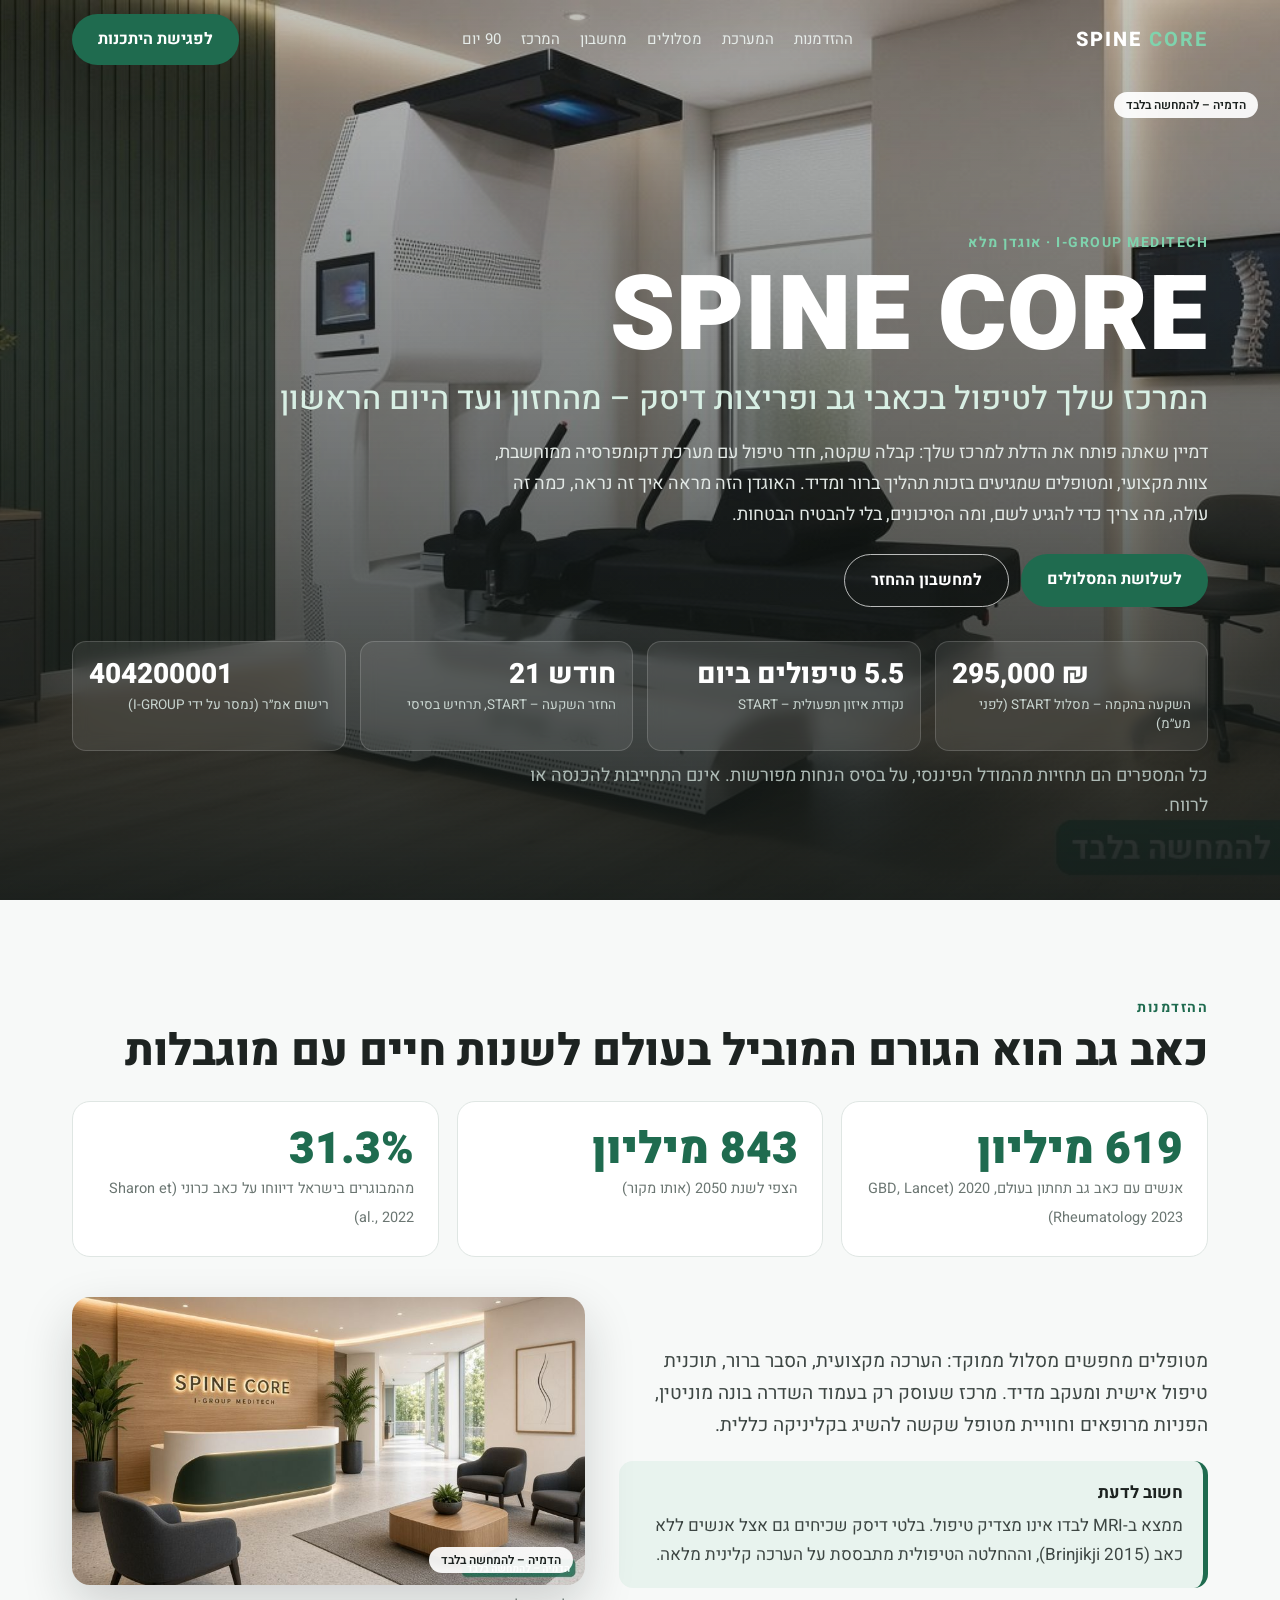
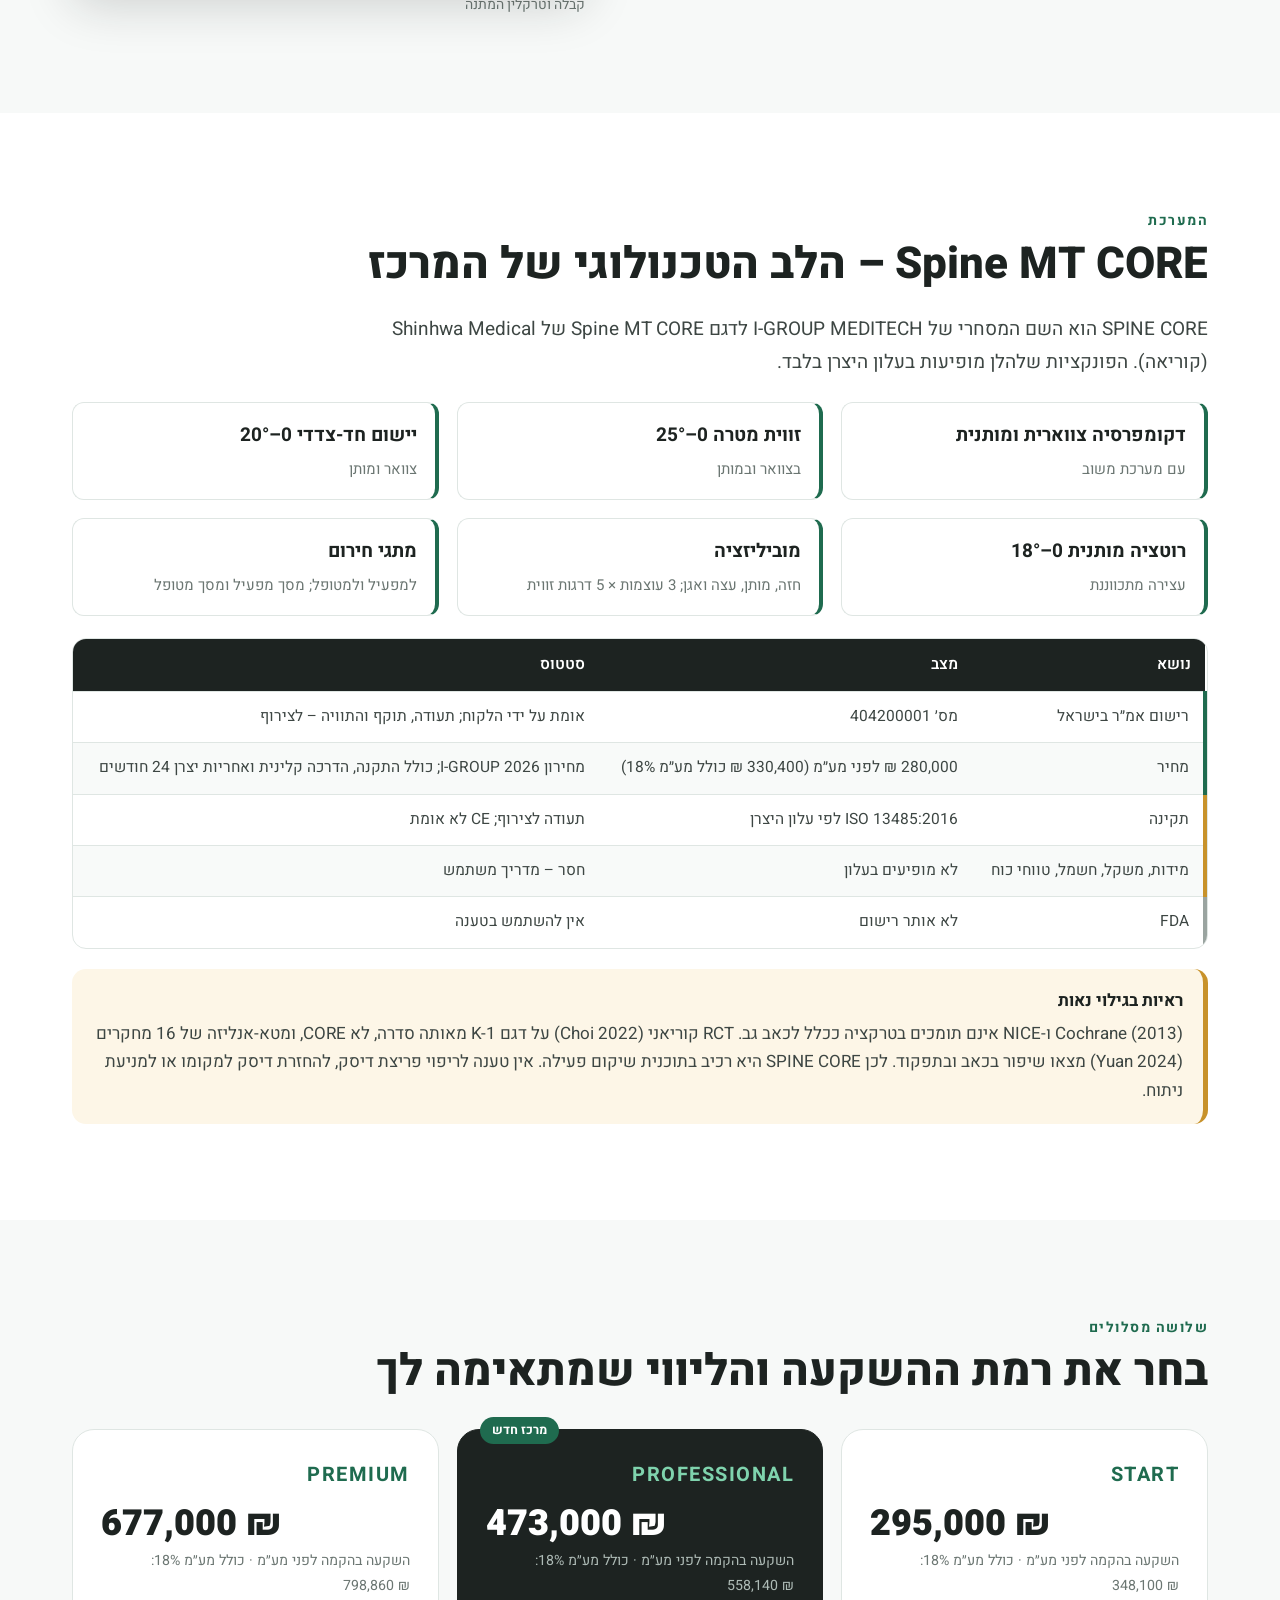
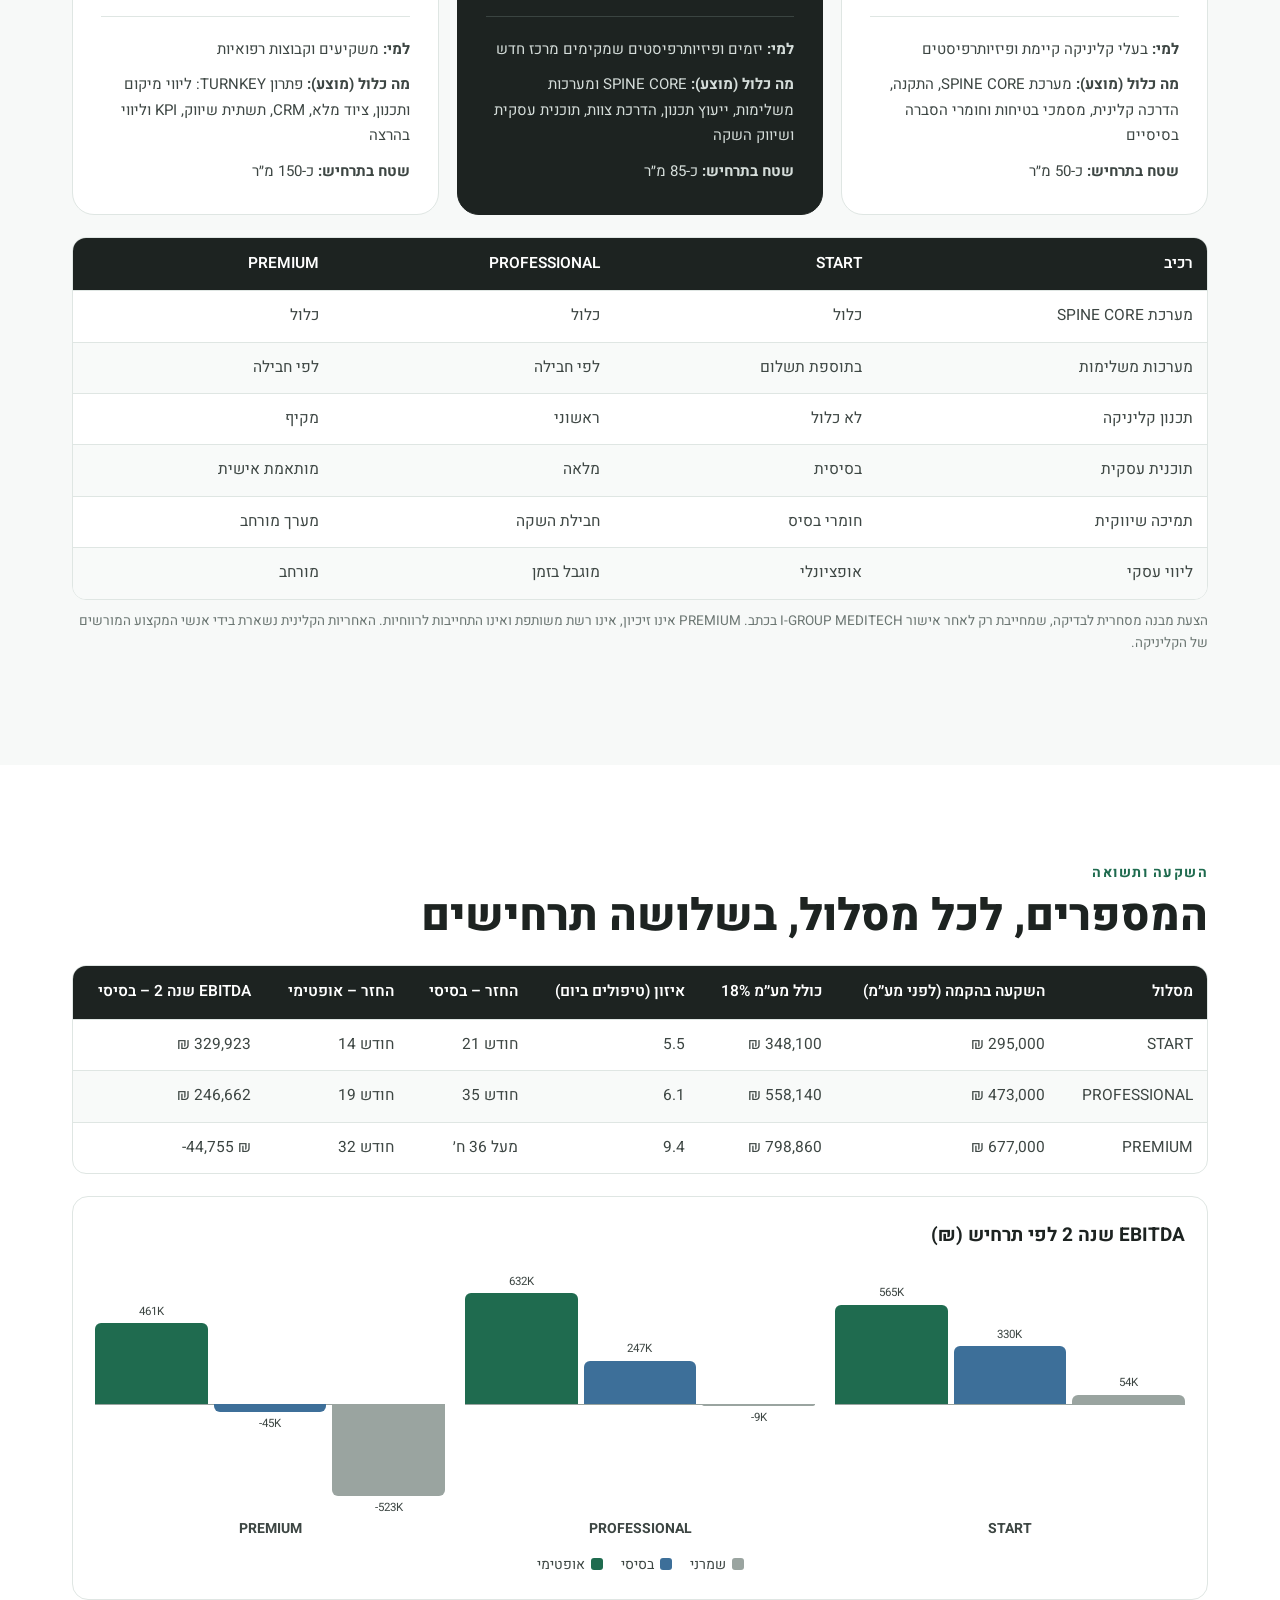
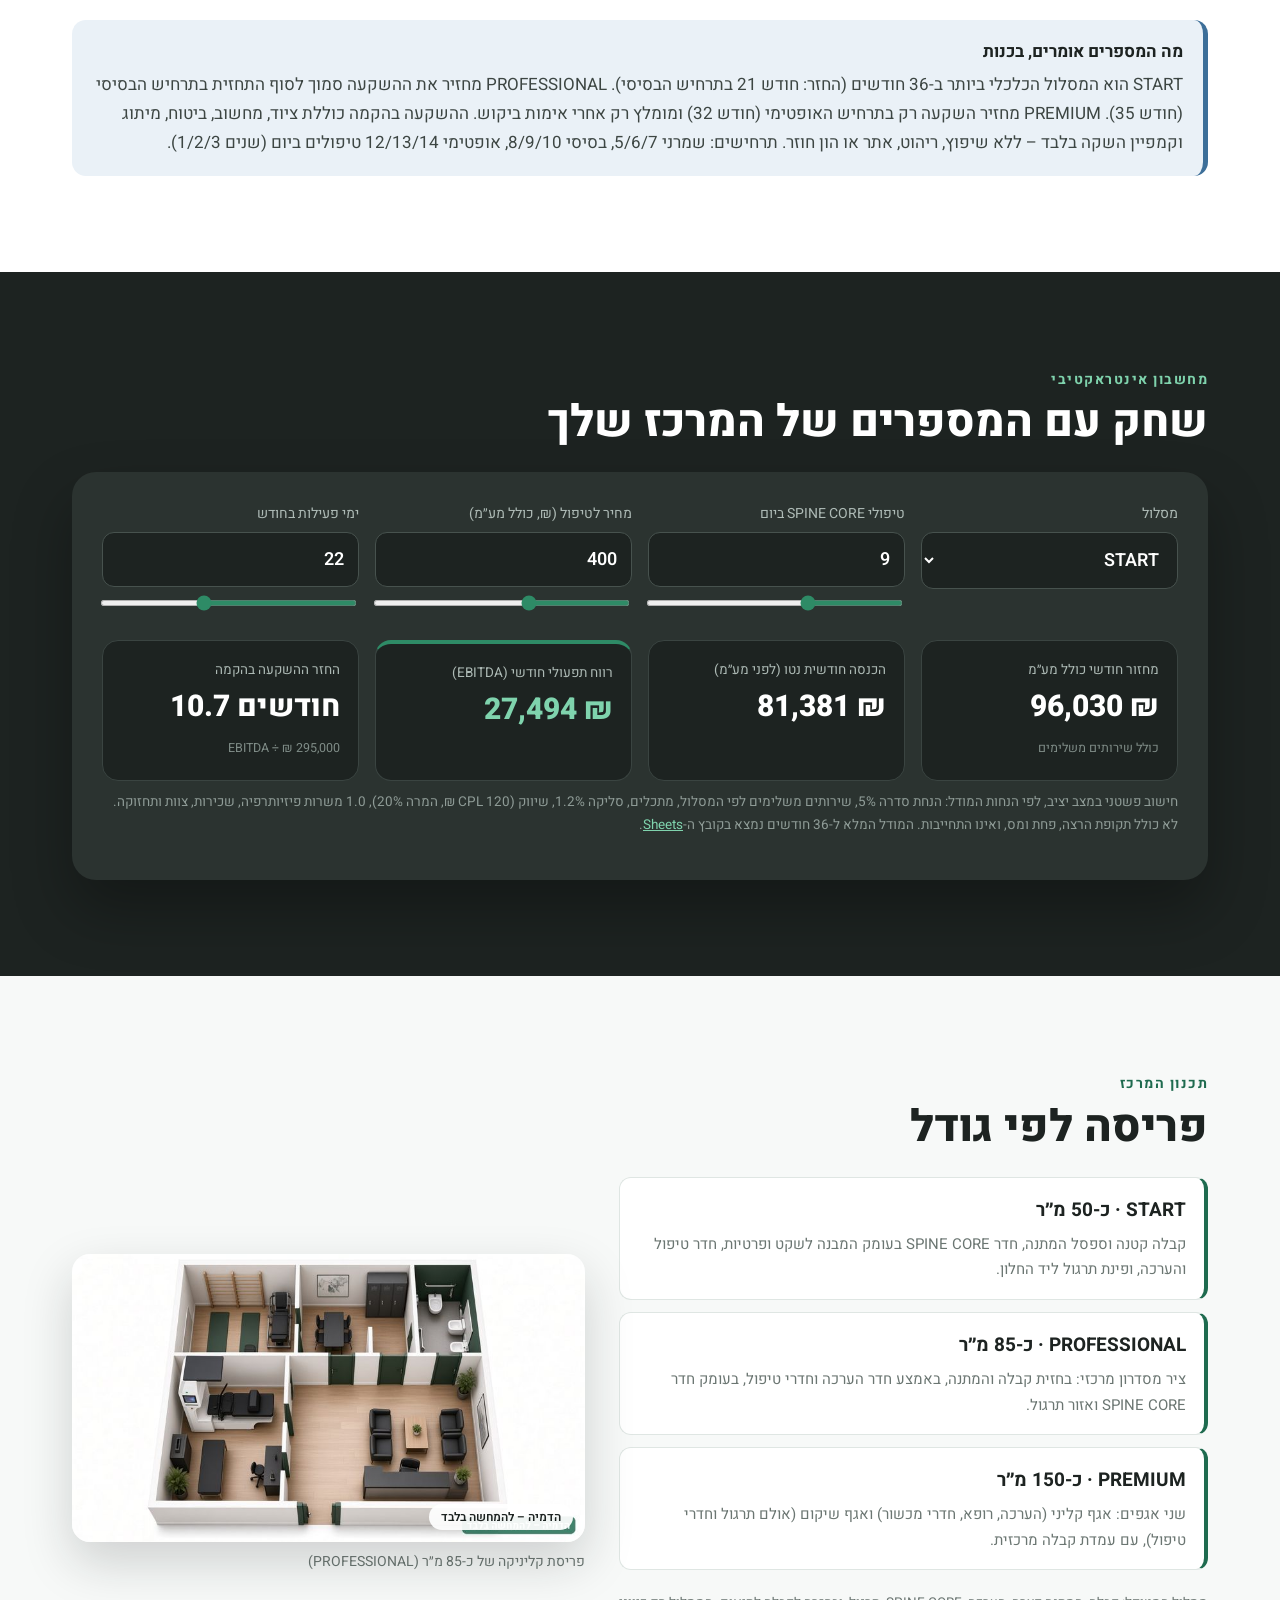
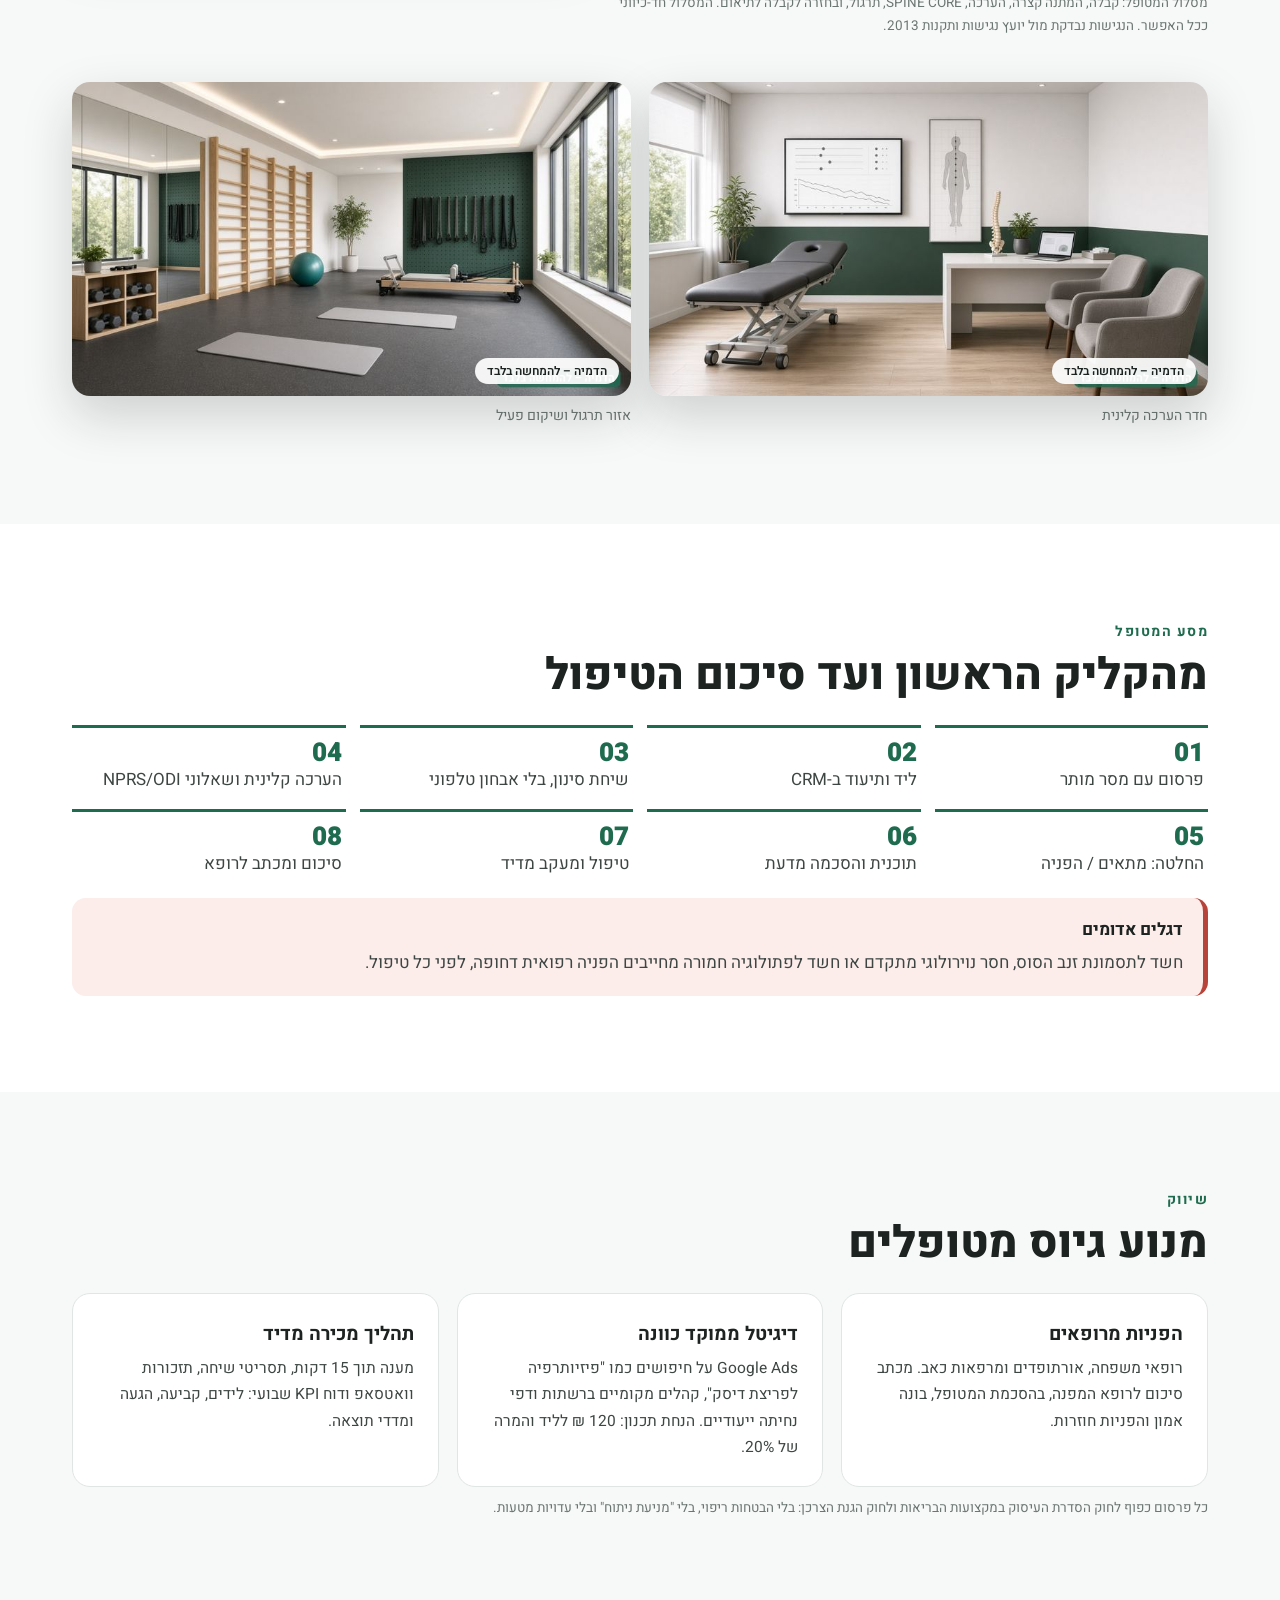
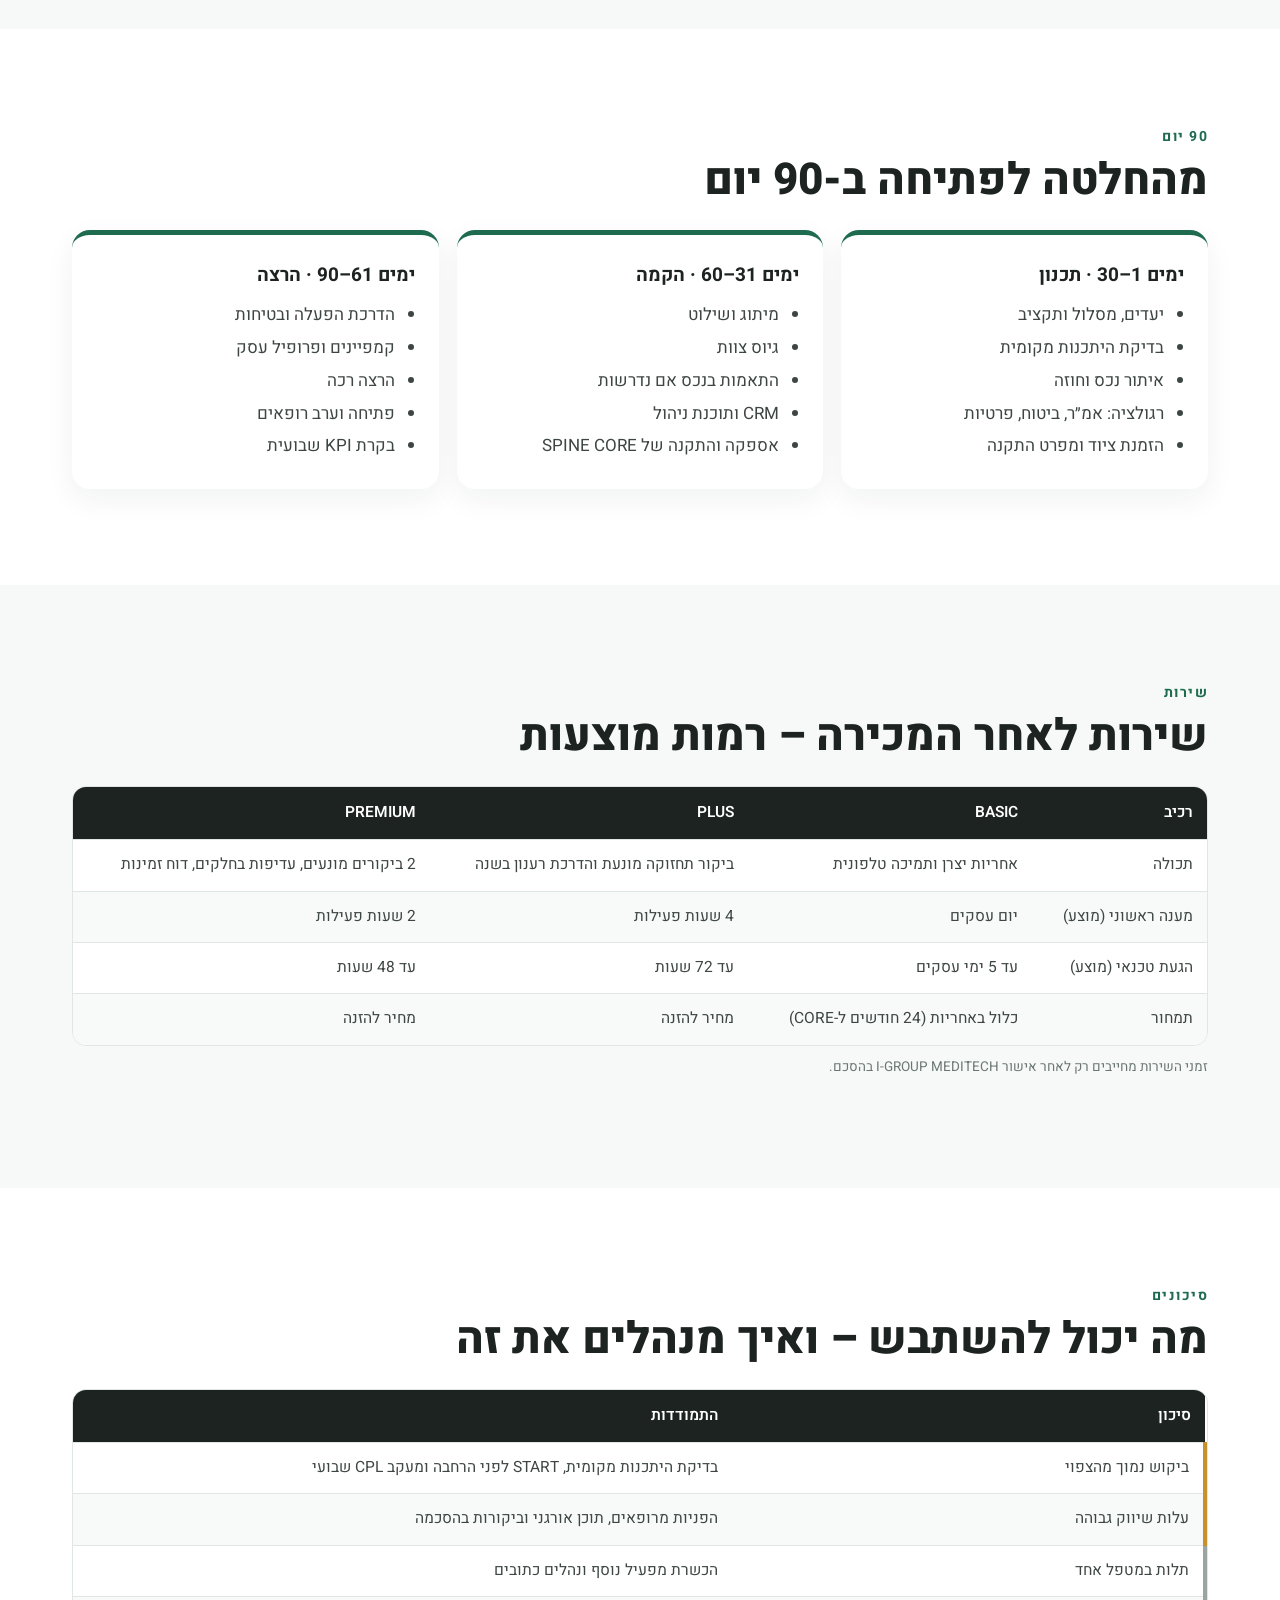
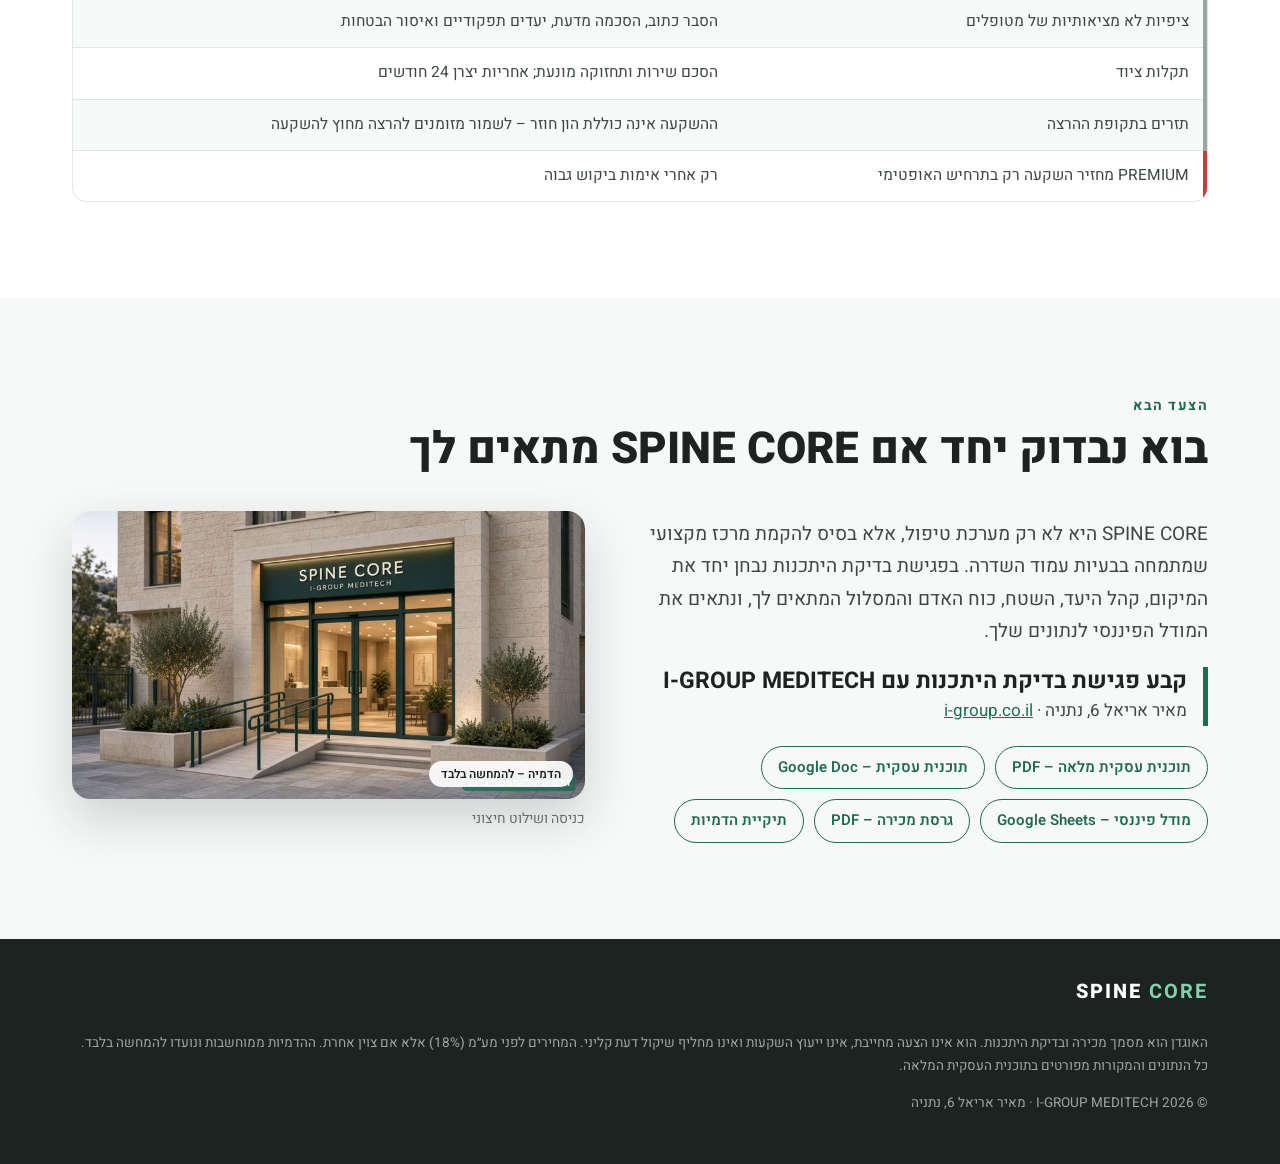
==== commit 1355c5e1: "Update CAPEX: START 295K, PROFESSIONAL 473K, PREMIUM 677K; remove working capital/reserve; new Drive" ====
--- a/index.html
+++ b/index.html
@@ -43,9 +43,9 @@
 <p class="rv d2">דמיין שאתה פותח את הדלת למרכז שלך: קבלה שקטה, חדר טיפול עם מערכת דקומפרסיה ממוחשבת, צוות מקצועי, ומטופלים שמגיעים בזכות תהליך ברור ומדיד. האוגדן הזה מראה איך זה נראה, כמה זה עולה, מה צריך כדי להגיע לשם, ומה הסיכונים, בלי להבטיח הבטחות.</p>
 <div class="cta rv d3"><a class="btn" href="#tracks">לשלושת המסלולים</a><a class="btn o" href="#calc">למחשבון ההחזר</a></div>
 <div class="stats rv d3">
-<div class="stat"><b class="ltr">533,440 ₪</b><span>השקעה בהקמה – מסלול START (לפני מע״מ)</span></div>
+<div class="stat"><b class="ltr">295,000 ₪</b><span>השקעה בהקמה – מסלול START (לפני מע״מ)</span></div>
 <div class="stat"><b>5.5 טיפולים ביום</b><span>נקודת איזון תפעולית – START</span></div>
-<div class="stat"><b>חודש 29</b><span>החזר השקעה – START, תרחיש בסיסי</span></div>
+<div class="stat"><b>חודש 21</b><span>החזר השקעה – START, תרחיש בסיסי</span></div>
 <div class="stat"><b class="ltr">404200001</b><span>רישום אמ״ר (נמסר על ידי I-GROUP)</span></div>
 </div>
 <p class="note">כל המספרים הם תחזיות מהמודל הפיננסי, על בסיס הנחות מפורשות. אינם התחייבות להכנסה או לרווח.</p>
@@ -88,9 +88,9 @@
 <section class="sec" id="tracks"><div class="wrap">
 <div class="kick rv">שלושה מסלולים</div><h2 class="t rv">בחר את רמת ההשקעה והליווי שמתאימה לך</h2>
 <div class="g3" style="margin-top:30px">
-<div class="track rv"><h3>START</h3><div class="pr ltr">533,440 ₪</div><small>השקעה בהקמה לפני מע״מ, ועוד הון חוזר 162,900 ₪</small><hr><p><b>למי:</b> בעלי קליניקה קיימת ופיזיותרפיסטים</p><p><b>מה כלול (מוצע):</b> מערכת SPINE CORE, התקנה, הדרכה קלינית, מסמכי בטיחות וחומרי הסברה בסיסיים</p><p><b>שטח בתרחיש:</b> כ-50 מ״ר</p></div>
-<div class="track f rv d1"><span class="tg">מרכז חדש</span><h3>PROFESSIONAL</h3><div class="pr ltr">913,000 ₪</div><small>השקעה בהקמה לפני מע״מ, ועוד הון חוזר 257,300 ₪</small><hr><p><b>למי:</b> יזמים ופיזיותרפיסטים שמקימים מרכז חדש</p><p><b>מה כלול (מוצע):</b> SPINE CORE ומערכות משלימות, ייעוץ תכנון, הדרכת צוות, תוכנית עסקית ושיווק השקה</p><p><b>שטח בתרחיש:</b> כ-85 מ״ר</p></div>
-<div class="track rv d2"><h3>PREMIUM</h3><div class="pr ltr">1,447,120 ₪</div><small>השקעה בהקמה לפני מע״מ, ועוד הון חוזר 486,700 ₪</small><hr><p><b>למי:</b> משקיעים וקבוצות רפואיות</p><p><b>מה כלול (מוצע):</b> פתרון TURNKEY: ליווי מיקום ותכנון, ציוד מלא, CRM, תשתית שיווק, KPI וליווי בהרצה</p><p><b>שטח בתרחיש:</b> כ-150 מ״ר</p></div>
+<div class="track rv"><h3>START</h3><div class="pr ltr">295,000 ₪</div><small>השקעה בהקמה לפני מע״מ · כולל מע״מ 18%: <span class="ltr">348,100 ₪</span></small><hr><p><b>למי:</b> בעלי קליניקה קיימת ופיזיותרפיסטים</p><p><b>מה כלול (מוצע):</b> מערכת SPINE CORE, התקנה, הדרכה קלינית, מסמכי בטיחות וחומרי הסברה בסיסיים</p><p><b>שטח בתרחיש:</b> כ-50 מ״ר</p></div>
+<div class="track f rv d1"><span class="tg">מרכז חדש</span><h3>PROFESSIONAL</h3><div class="pr ltr">473,000 ₪</div><small>השקעה בהקמה לפני מע״מ · כולל מע״מ 18%: <span class="ltr">558,140 ₪</span></small><hr><p><b>למי:</b> יזמים ופיזיותרפיסטים שמקימים מרכז חדש</p><p><b>מה כלול (מוצע):</b> SPINE CORE ומערכות משלימות, ייעוץ תכנון, הדרכת צוות, תוכנית עסקית ושיווק השקה</p><p><b>שטח בתרחיש:</b> כ-85 מ״ר</p></div>
+<div class="track rv d2"><h3>PREMIUM</h3><div class="pr ltr">677,000 ₪</div><small>השקעה בהקמה לפני מע״מ · כולל מע״מ 18%: <span class="ltr">798,860 ₪</span></small><hr><p><b>למי:</b> משקיעים וקבוצות רפואיות</p><p><b>מה כלול (מוצע):</b> פתרון TURNKEY: ליווי מיקום ותכנון, ציוד מלא, CRM, תשתית שיווק, KPI וליווי בהרצה</p><p><b>שטח בתרחיש:</b> כ-150 מ״ר</p></div>
 </div>
 <div class="tw rv"><table><thead><tr><th>רכיב</th><th>START</th><th>PROFESSIONAL</th><th>PREMIUM</th></tr></thead><tbody>
 <tr><td>מערכת SPINE CORE</td><td>כלול</td><td>כלול</td><td>כלול</td></tr>
@@ -105,14 +105,14 @@
 
 <section class="sec alt" id="roi"><div class="wrap">
 <div class="kick rv">השקעה ותשואה</div><h2 class="t rv">המספרים, לכל מסלול, בשלושה תרחישים</h2>
-<div class="tw rv"><table><thead><tr><th>מסלול</th><th>השקעה בהקמה</th><th>הון חוזר</th><th>איזון (טיפולים ביום)</th><th>החזר – בסיסי</th><th>החזר – אופטימי</th><th>EBITDA שנה 2 – בסיסי</th></tr></thead><tbody>
-<tr><td>START</td><td>533,440 ₪</td><td>162,900 ₪</td><td>5.5</td><td>חודש 29</td><td>חודש 20</td><td>329,068 ₪</td></tr>
-<tr><td>PROFESSIONAL</td><td>913,000 ₪</td><td>257,300 ₪</td><td>6.1</td><td>מעל 36 ח׳</td><td>חודש 28</td><td>244,967 ₪</td></tr>
-<tr><td>PREMIUM</td><td>1,447,120 ₪</td><td>486,700 ₪</td><td>9.4</td><td>מעל 36 ח׳</td><td>מעל 36 ח׳</td><td><span class="ltr">-47,980 ₪</span></td></tr>
+<div class="tw rv"><table><thead><tr><th>מסלול</th><th>השקעה בהקמה (לפני מע״מ)</th><th>כולל מע״מ 18%</th><th>איזון (טיפולים ביום)</th><th>החזר – בסיסי</th><th>החזר – אופטימי</th><th>EBITDA שנה 2 – בסיסי</th></tr></thead><tbody>
+<tr><td>START</td><td>295,000 ₪</td><td>348,100 ₪</td><td>5.5</td><td>חודש 21</td><td>חודש 14</td><td>329,923 ₪</td></tr>
+<tr><td>PROFESSIONAL</td><td>473,000 ₪</td><td>558,140 ₪</td><td>6.1</td><td>חודש 35</td><td>חודש 19</td><td>246,662 ₪</td></tr>
+<tr><td>PREMIUM</td><td>677,000 ₪</td><td>798,860 ₪</td><td>9.4</td><td>מעל 36 ח׳</td><td>חודש 32</td><td><span class="ltr">-44,755 ₪</span></td></tr>
 </tbody></table></div>
 <div class="chart rv"><h3>EBITDA שנה 2 לפי תרחיש (₪)</h3><div class="bars" id="bars" style="margin-top:30px"></div>
 <div class="leg"><span style="--c:#9aa4a0">שמרני</span><span style="--c:#3d6f99">בסיסי</span><span style="--c:#1f6b4f">אופטימי</span></div></div>
-<div class="call i rv"><h4>מה המספרים אומרים, בכנות</h4>START הוא המסלול הכלכלי ביותר ב-36 חודשים. PROFESSIONAL מחזיר את ההשקעה רק קרוב לתרחיש האופטימי. PREMIUM דורש ביקוש של יותר מ-14 טיפולים ביום, או מקורות הכנסה נוספים, ומומלץ רק אחרי אימות ביקוש. תרחישים: שמרני 5/6/7, בסיסי 8/9/10, אופטימי 12/13/14 טיפולים ביום (שנים 1/2/3).</div>
+<div class="call i rv"><h4>מה המספרים אומרים, בכנות</h4>START הוא המסלול הכלכלי ביותר ב-36 חודשים (החזר: חודש 21 בתרחיש הבסיסי). PROFESSIONAL מחזיר את ההשקעה סמוך לסוף התחזית בתרחיש הבסיסי (חודש 35). PREMIUM מחזיר השקעה רק בתרחיש האופטימי (חודש 32) ומומלץ רק אחרי אימות ביקוש. ההשקעה בהקמה כוללת ציוד, מחשוב, ביטוח, מיתוג וקמפיין השקה בלבד – ללא שיפוץ, ריהוט, אתר או הון חוזר. תרחישים: שמרני 5/6/7, בסיסי 8/9/10, אופטימי 12/13/14 טיפולים ביום (שנים 1/2/3).</div>
 </div></section>
 
 <section class="sec dark" id="calc"><div class="wrap">
@@ -130,7 +130,7 @@
 <div class="hl"><span>רווח תפעולי חודשי (EBITDA)</span><b id="r-e">–</b></div>
 <div><span>החזר ההשקעה בהקמה</span><b id="r-m">–</b><small id="r-setup"></small></div>
 </div>
-<p class="note" style="color:#8f9c97">חישוב פשטני במצב יציב, לפי הנחות המודל: הנחת סדרה 5%, שירותים משלימים לפי המסלול, מתכלים, סליקה 1.2%, שיווק (CPL 120 ₪, המרה 20%), <span id="r-fte">1.0</span> משרות פיזיותרפיה, שכירות, צוות ותחזוקה. לא כולל תקופת הרצה, פחת ומס, ואינו התחייבות. המודל המלא ל-36 חודשים נמצא בקובץ ה-<a href="https://docs.google.com/spreadsheets/d/1JjIy9k1QEDL1Txb3Y15Pe7K6RnLYUJkP5f7A0x5z9f0/edit" target="_blank" rel="noopener" style="color:#7fd3ad">Sheets</a>.</p>
+<p class="note" style="color:#8f9c97">חישוב פשטני במצב יציב, לפי הנחות המודל: הנחת סדרה 5%, שירותים משלימים לפי המסלול, מתכלים, סליקה 1.2%, שיווק (CPL 120 ₪, המרה 20%), <span id="r-fte">1.0</span> משרות פיזיותרפיה, שכירות, צוות ותחזוקה. לא כולל תקופת הרצה, פחת ומס, ואינו התחייבות. המודל המלא ל-36 חודשים נמצא בקובץ ה-<a href="https://docs.google.com/spreadsheets/d/1BUcnEgJ9pPoAIcF4T1AwI-MvX23TAFzRbYmKF2qCuk4/edit" target="_blank" rel="noopener" style="color:#7fd3ad">Sheets</a>.</p>
 </div></div></section>
 
 <section class="sec" id="layouts"><div class="wrap">
@@ -172,7 +172,7 @@
 <div class="kick rv">90 יום</div><h2 class="t rv">מהחלטה לפתיחה ב-90 יום</h2>
 <div class="g3">
 <div class="ph3 rv"><h3>ימים 1–30 · תכנון</h3><ul><li>יעדים, מסלול ותקציב</li><li>בדיקת היתכנות מקומית</li><li>איתור נכס וחוזה</li><li>רגולציה: אמ״ר, ביטוח, פרטיות</li><li>הזמנת ציוד ומפרט התקנה</li></ul></div>
-<div class="ph3 rv d1"><h3>ימים 31–60 · הקמה</h3><ul><li>מיתוג ושילוט</li><li>גיוס צוות</li><li>שיפוץ, חשמל, נגישות</li><li>אתר, CRM ותוכנת ניהול</li><li>אספקה והתקנה של SPINE CORE</li></ul></div>
+<div class="ph3 rv d1"><h3>ימים 31–60 · הקמה</h3><ul><li>מיתוג ושילוט</li><li>גיוס צוות</li><li>התאמות בנכס אם נדרשות</li><li>CRM ותוכנת ניהול</li><li>אספקה והתקנה של SPINE CORE</li></ul></div>
 <div class="ph3 rv d2"><h3>ימים 61–90 · הרצה</h3><ul><li>הדרכת הפעלה ובטיחות</li><li>קמפיינים ופרופיל עסק</li><li>הרצה רכה</li><li>פתיחה וערב רופאים</li><li>בקרת KPI שבועית</li></ul></div>
 </div></div></section>
 
@@ -195,8 +195,8 @@
 <tr><td class="no">תלות במטפל אחד</td><td>הכשרת מפעיל נוסף ונהלים כתובים</td></tr>
 <tr><td class="no">ציפיות לא מציאותיות של מטופלים</td><td>הסבר כתוב, הסכמה מדעת, יעדים תפקודיים ואיסור הבטחות</td></tr>
 <tr><td class="no">תקלות ציוד</td><td>הסכם שירות ותחזוקה מונעת; אחריות יצרן 24 חודשים</td></tr>
-<tr><td class="no">תזרים</td><td>הון חוזר של 4 חודשים ורזרבה של 8%</td></tr>
-<tr><td class="bad">PREMIUM לא מחזיר השקעה ב-36 חודשים</td><td>רק אחרי אימות ביקוש של יותר מ-14 טיפולים ביום</td></tr>
+<tr><td class="no">תזרים בתקופת ההרצה</td><td>ההשקעה אינה כוללת הון חוזר – לשמור מזומנים להרצה מחוץ להשקעה</td></tr>
+<tr><td class="bad">PREMIUM מחזיר השקעה רק בתרחיש האופטימי</td><td>רק אחרי אימות ביקוש גבוה</td></tr>
 </tbody></table></div>
 </div></section>
 
@@ -206,10 +206,10 @@
 <div class="rv"><p class="lead">SPINE CORE היא לא רק מערכת טיפול, אלא בסיס להקמת מרכז מקצועי שמתמחה בבעיות עמוד השדרה. בפגישת בדיקת היתכנות נבחן יחד את המיקום, קהל היעד, השטח, כוח האדם והמסלול המתאים לך, ונתאים את המודל הפיננסי לנתונים שלך.</p>
 <div class="cta-box"><strong>קבע פגישת בדיקת היתכנות עם I-GROUP MEDITECH</strong><span>מאיר אריאל 6, נתניה · <a href="https://i-group.co.il" target="_blank" rel="noopener">i-group.co.il</a></span></div>
 <div class="links">
-<a href="https://drive.google.com/file/d/1CuvwG0LfbNUwOGcd5RnR9bIhb7OIqhCQ/view" target="_blank" rel="noopener">תוכנית עסקית מלאה – PDF</a>
-<a href="https://docs.google.com/document/d/1GXxsEA2Z9kPI2eB-vGzjpU04cBIgWePoFFbCrcJnRwA/edit" target="_blank" rel="noopener">תוכנית עסקית – Google Doc</a>
-<a href="https://docs.google.com/spreadsheets/d/1JjIy9k1QEDL1Txb3Y15Pe7K6RnLYUJkP5f7A0x5z9f0/edit" target="_blank" rel="noopener">מודל פיננסי – Google Sheets</a>
-<a href="https://drive.google.com/file/d/1dCmITOO7iTJ28MDgt0B0gIck5kaXCp1w/view" target="_blank" rel="noopener">גרסת מכירה – PDF</a>
+<a href="https://drive.google.com/file/d/1pGeRh8JMJkTiZbY_6hvs3DeyuwYg0qYx/view" target="_blank" rel="noopener">תוכנית עסקית מלאה – PDF</a>
+<a href="https://docs.google.com/document/d/1omqMPkakGgbGVHQmWHTemZH4RVJZeOFyT9dqqs7Fo-w/edit" target="_blank" rel="noopener">תוכנית עסקית – Google Doc</a>
+<a href="https://docs.google.com/spreadsheets/d/1BUcnEgJ9pPoAIcF4T1AwI-MvX23TAFzRbYmKF2qCuk4/edit" target="_blank" rel="noopener">מודל פיננסי – Google Sheets</a>
+<a href="https://drive.google.com/file/d/1YPyon5Vbj3Yfq7xemzpz-ot4JvTKcpV1/view" target="_blank" rel="noopener">גרסת מכירה – PDF</a>
 <a href="https://drive.google.com/drive/folders/1mH-Ca4zrDPU6W9X9Tcq_MC6igyfBVrYm" target="_blank" rel="noopener">תיקיית הדמיות</a>
 </div></div>
 <figure class="rv d1"><div class="ph"><img src="images/exterior.jpg" srcset="images/exterior-800.jpg 800w, images/exterior.jpg 1280w" sizes="(max-width:980px) 100vw, 540px" alt="כניסה ושילוט חיצוני" loading="lazy" width="1280" height="720"><span class="badge">הדמיה – להמחשה בלבד</span></div><figcaption>כניסה ושילוט חיצוני</figcaption></figure>
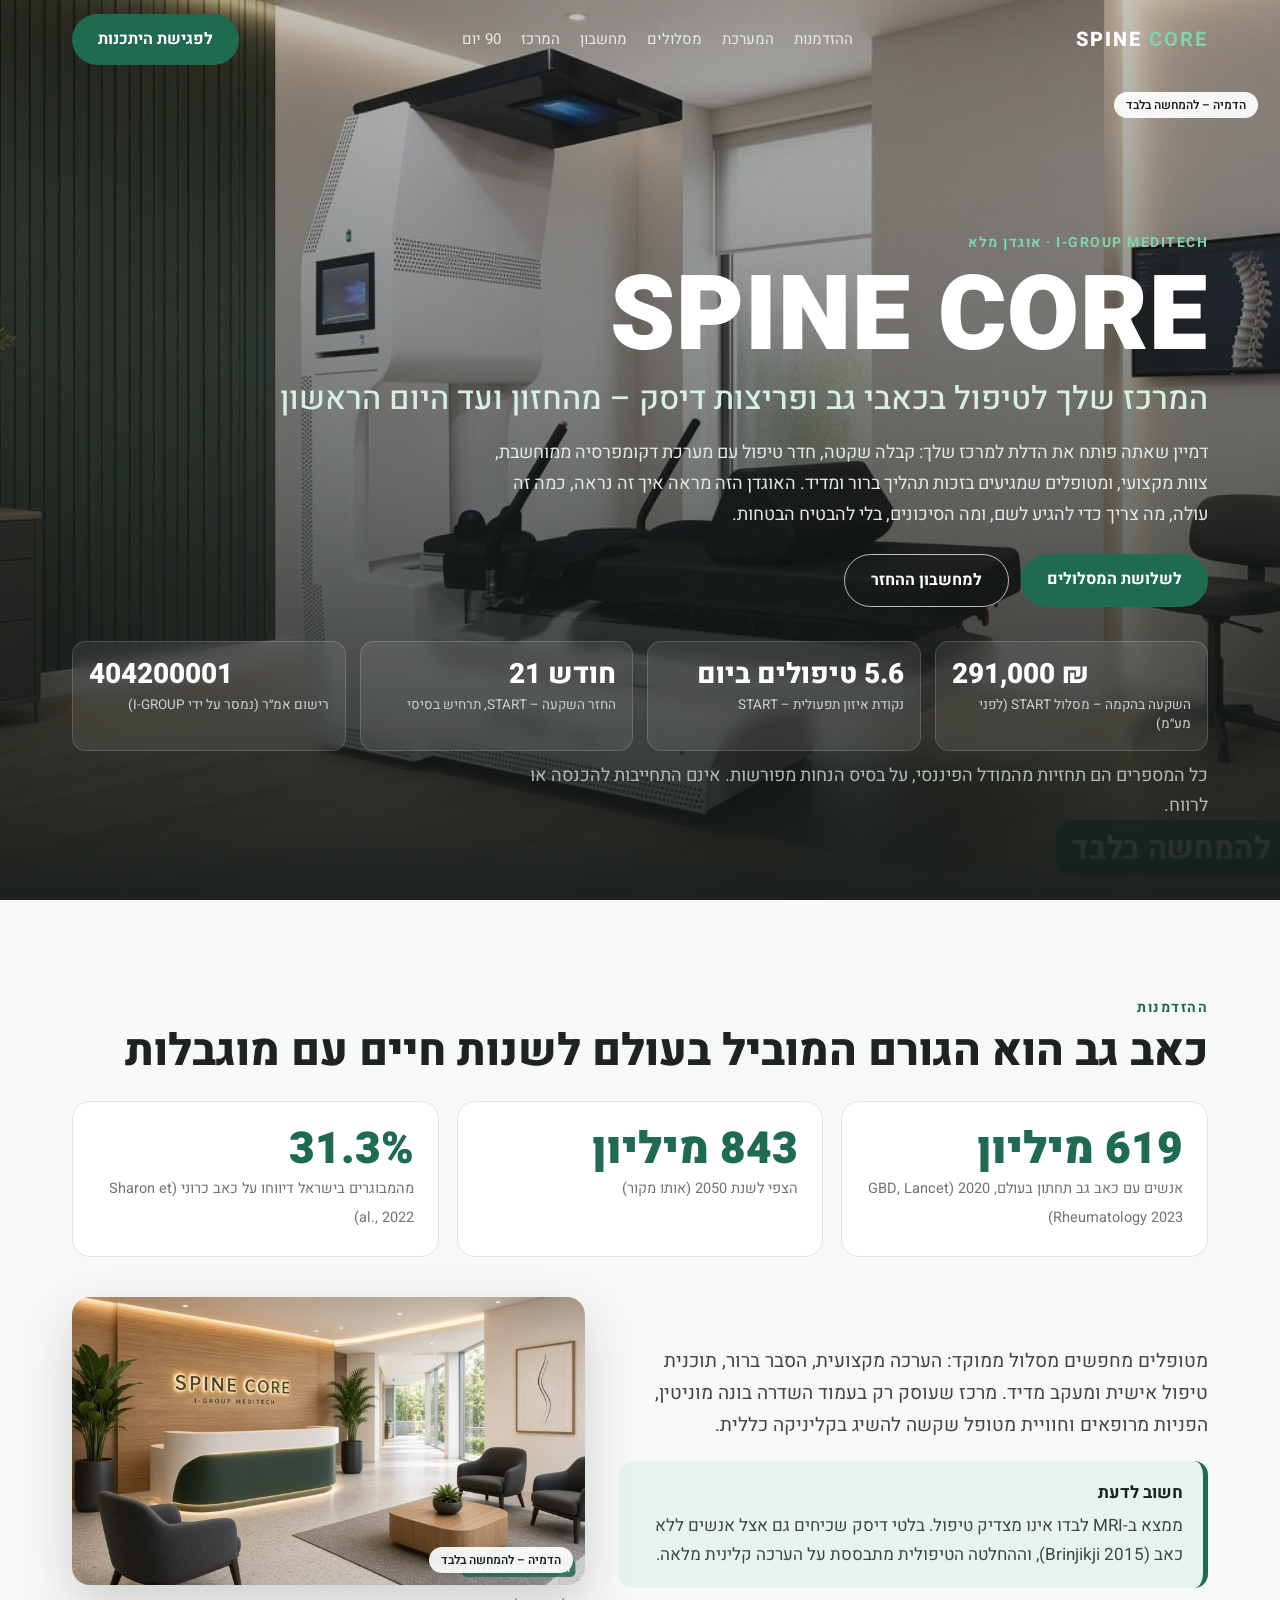
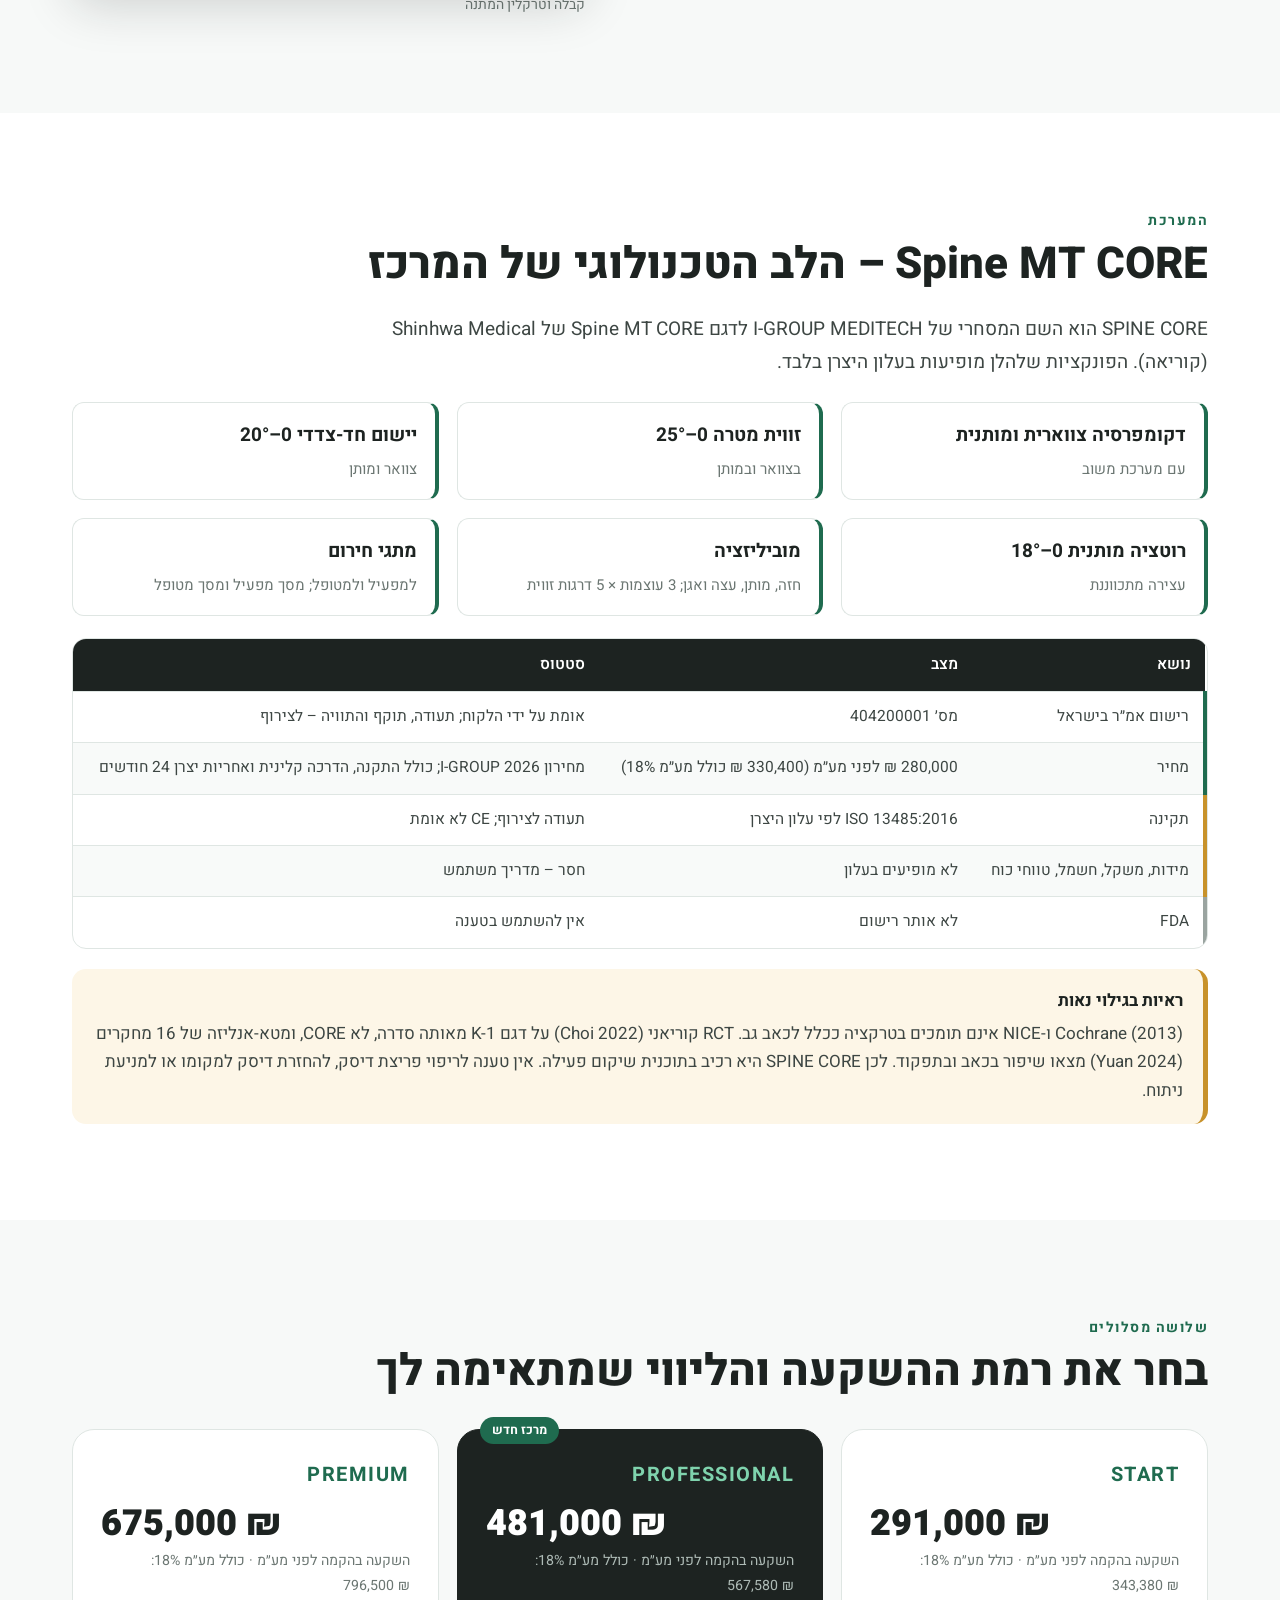
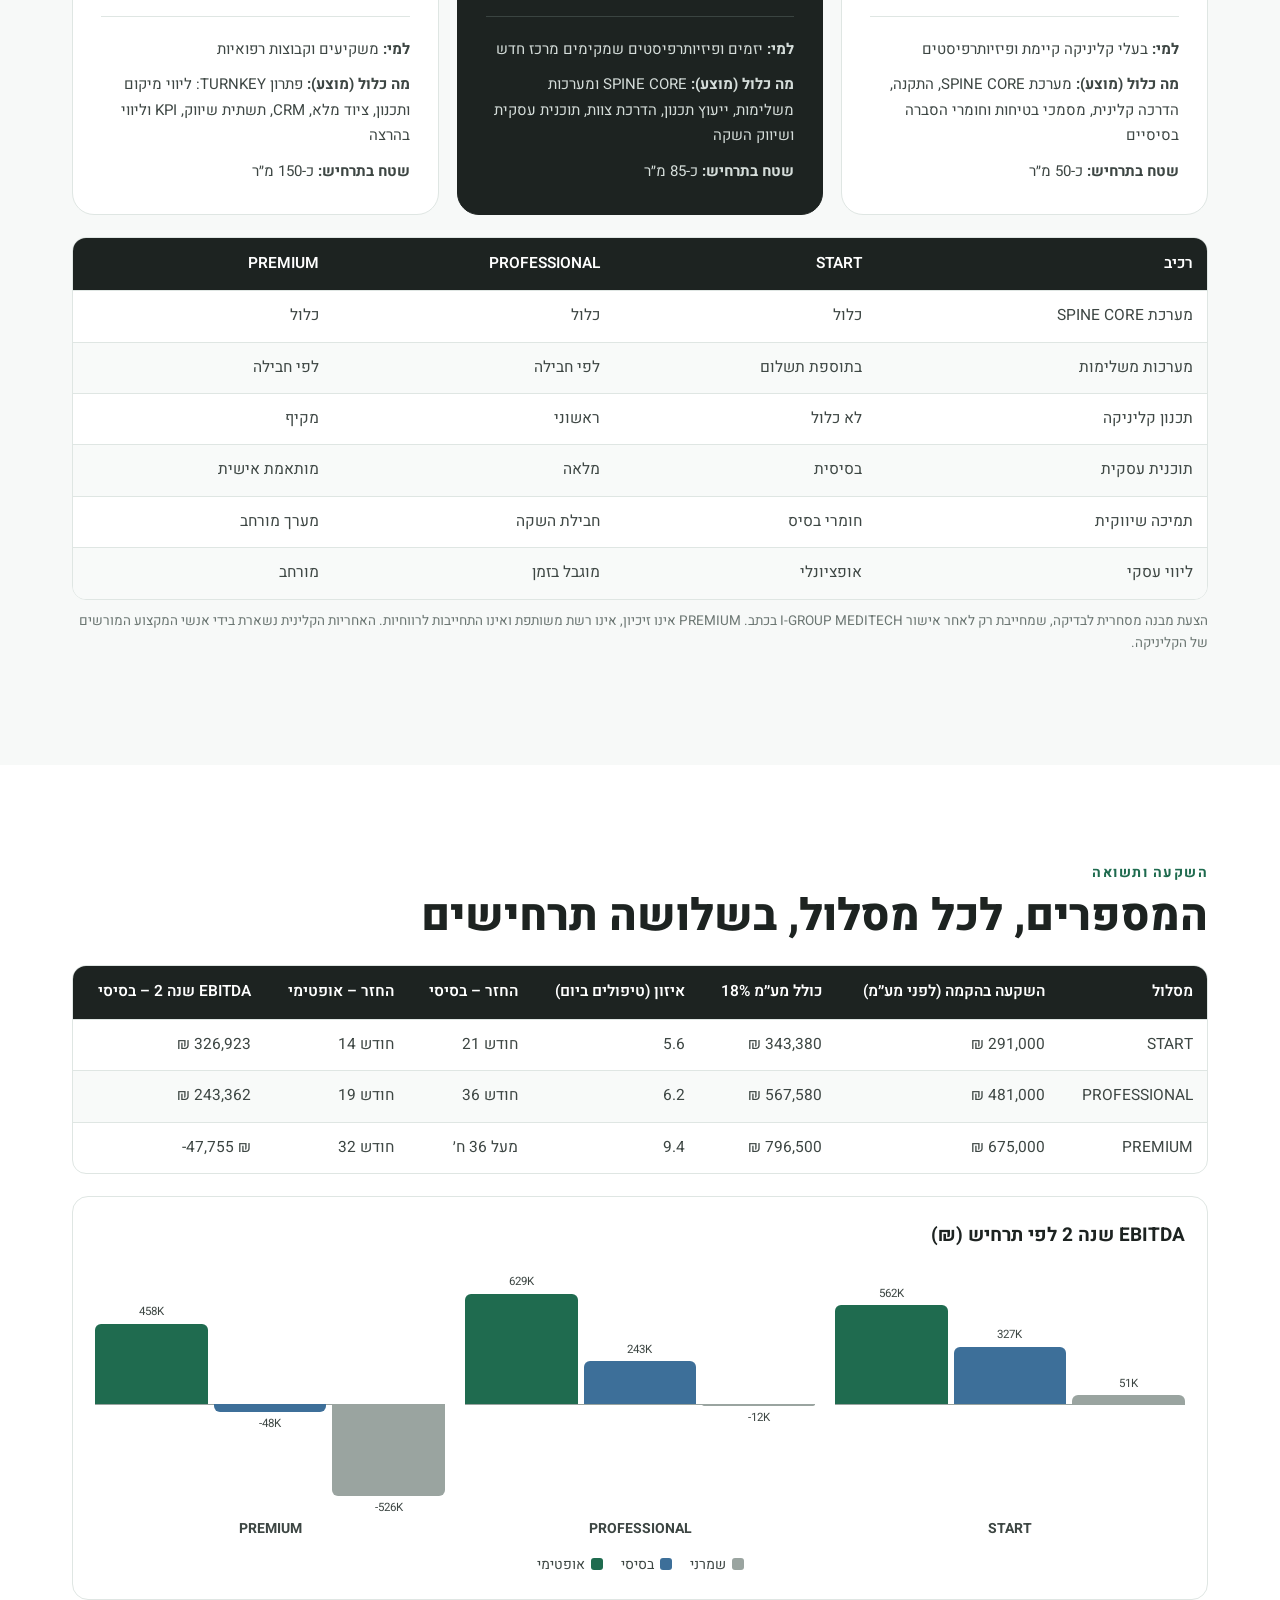
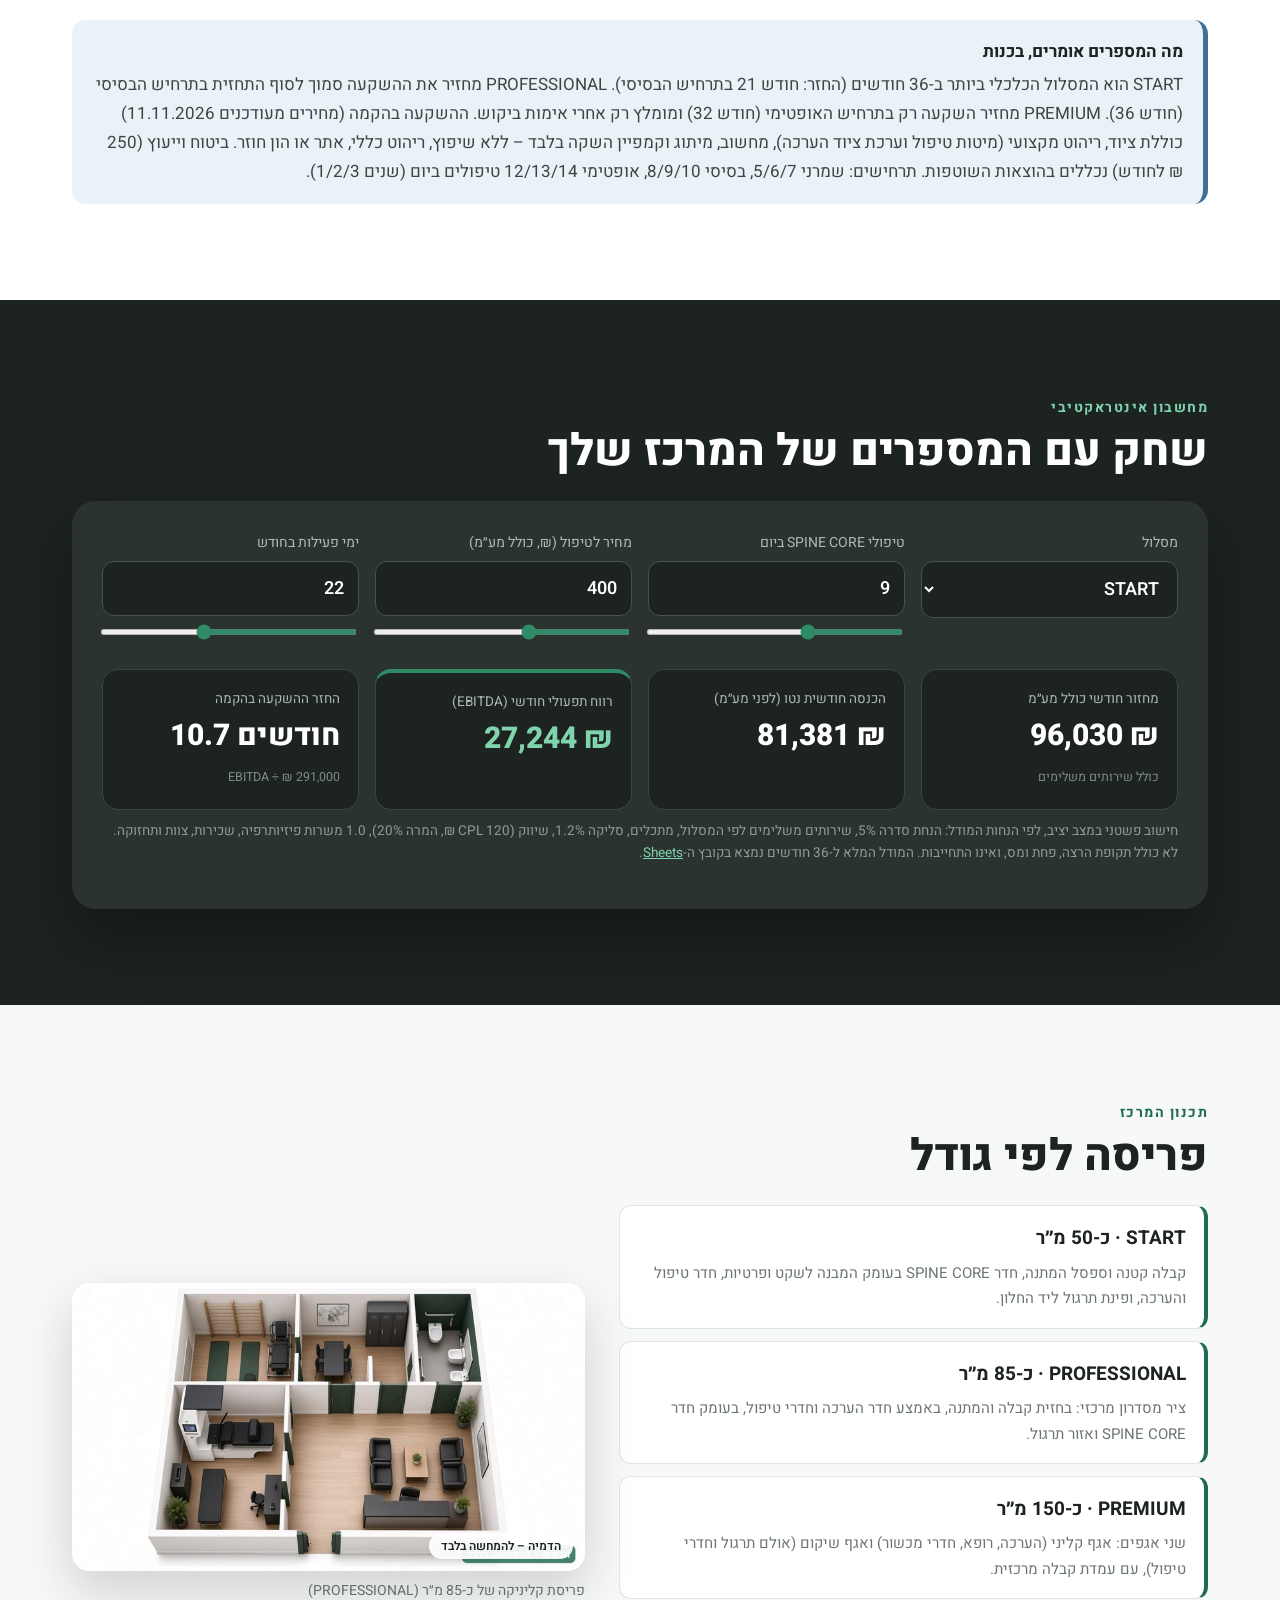
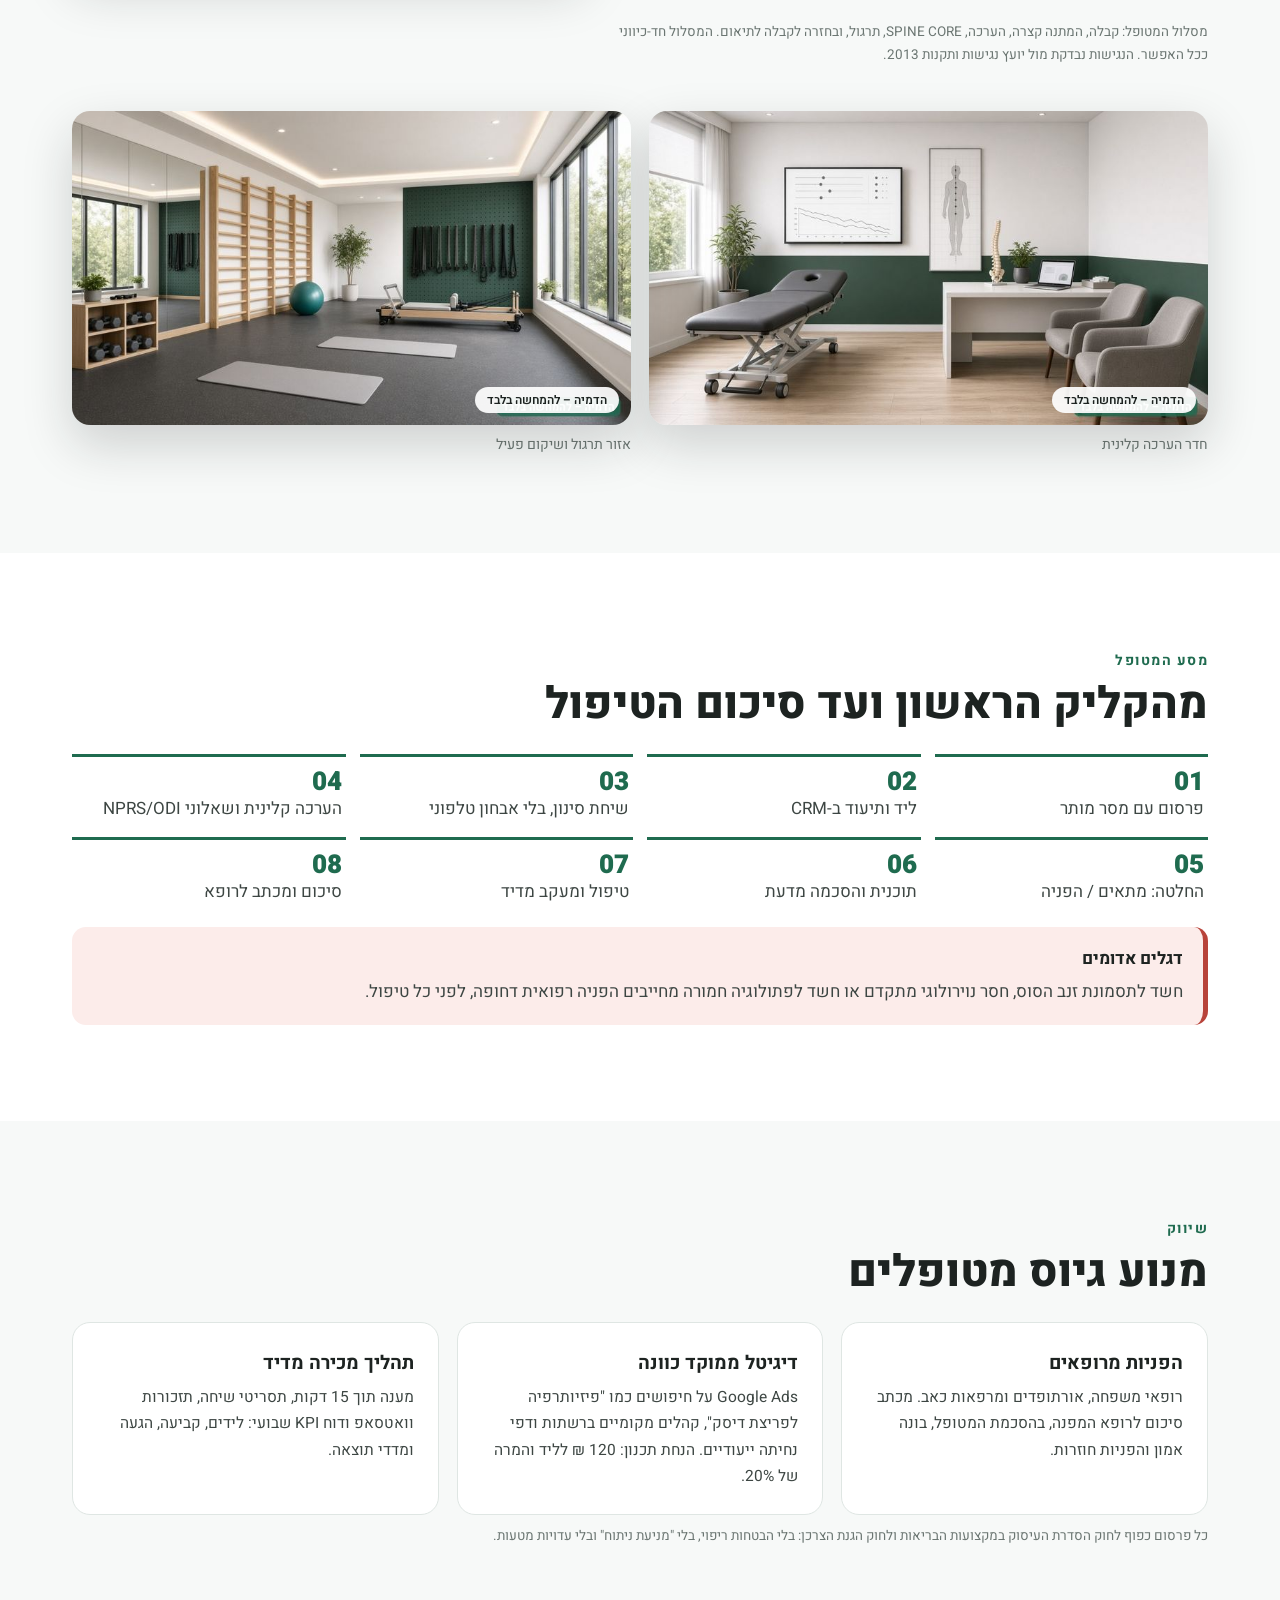
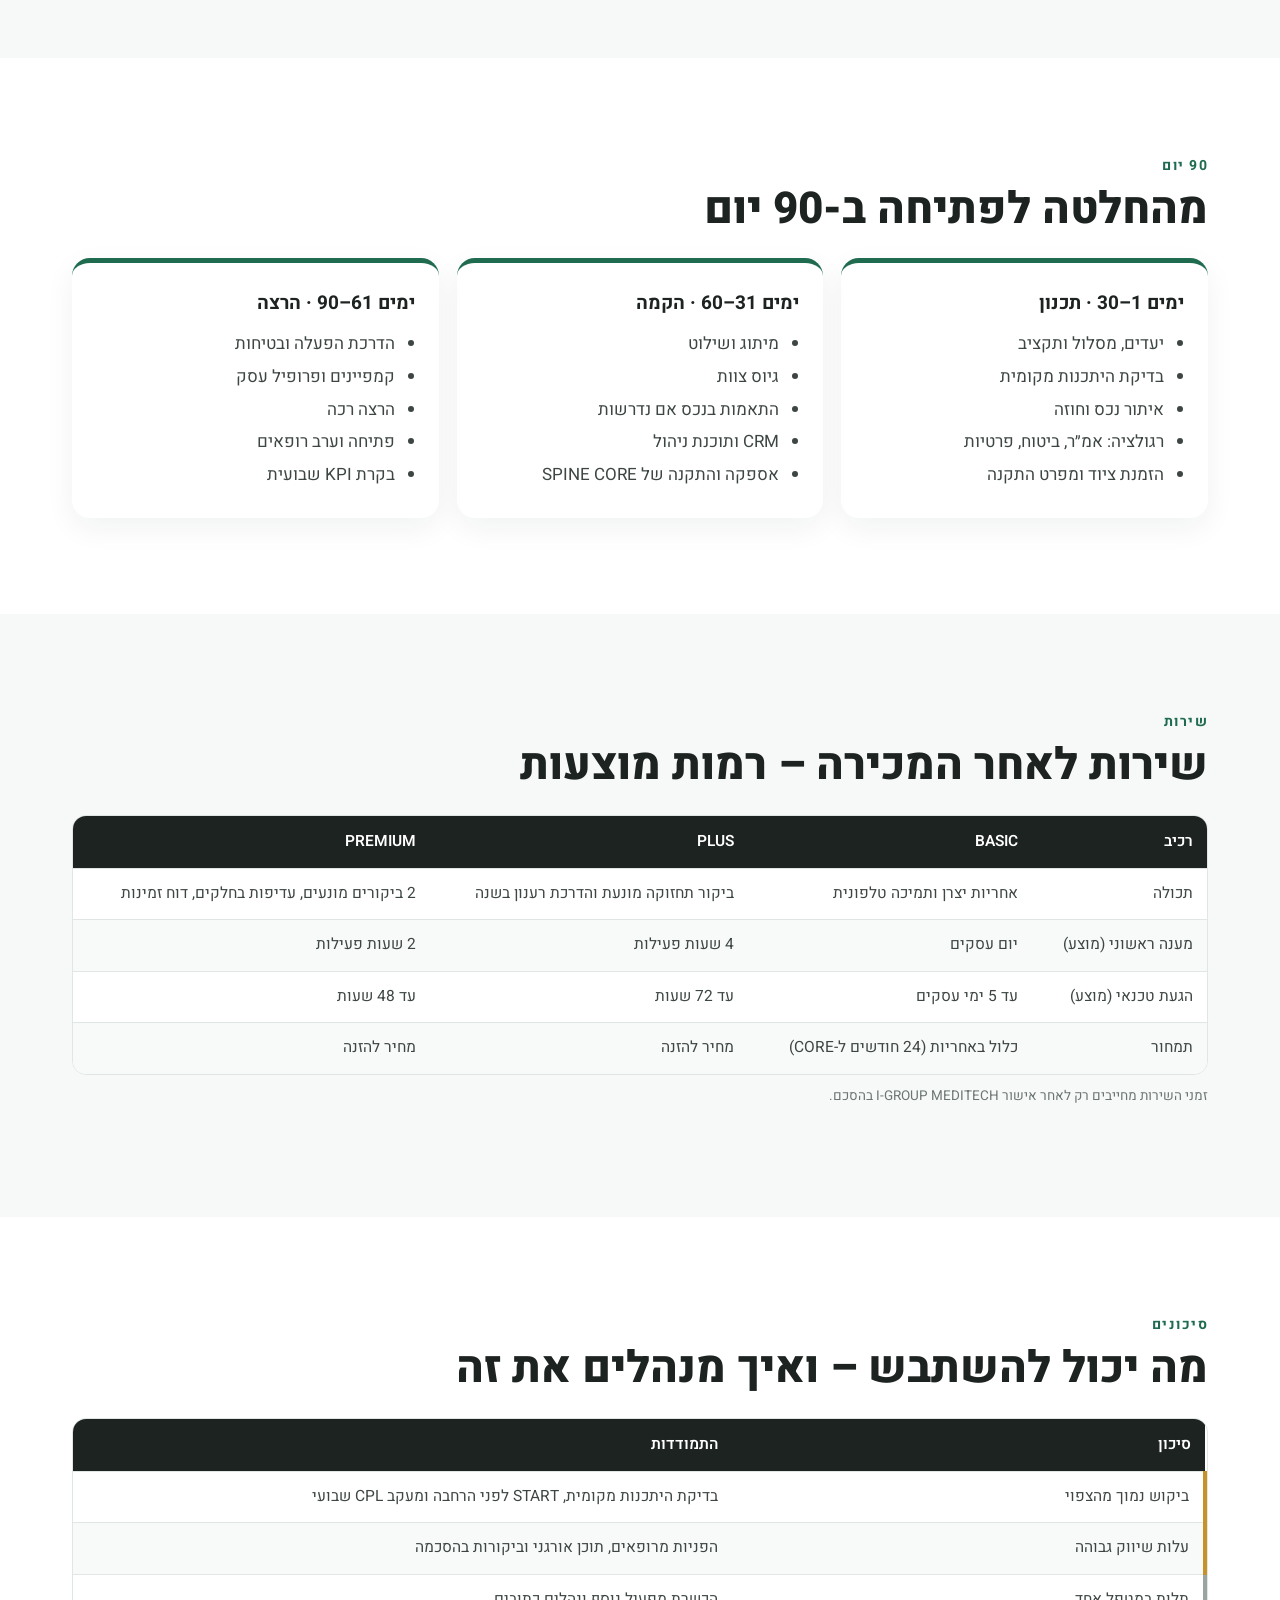
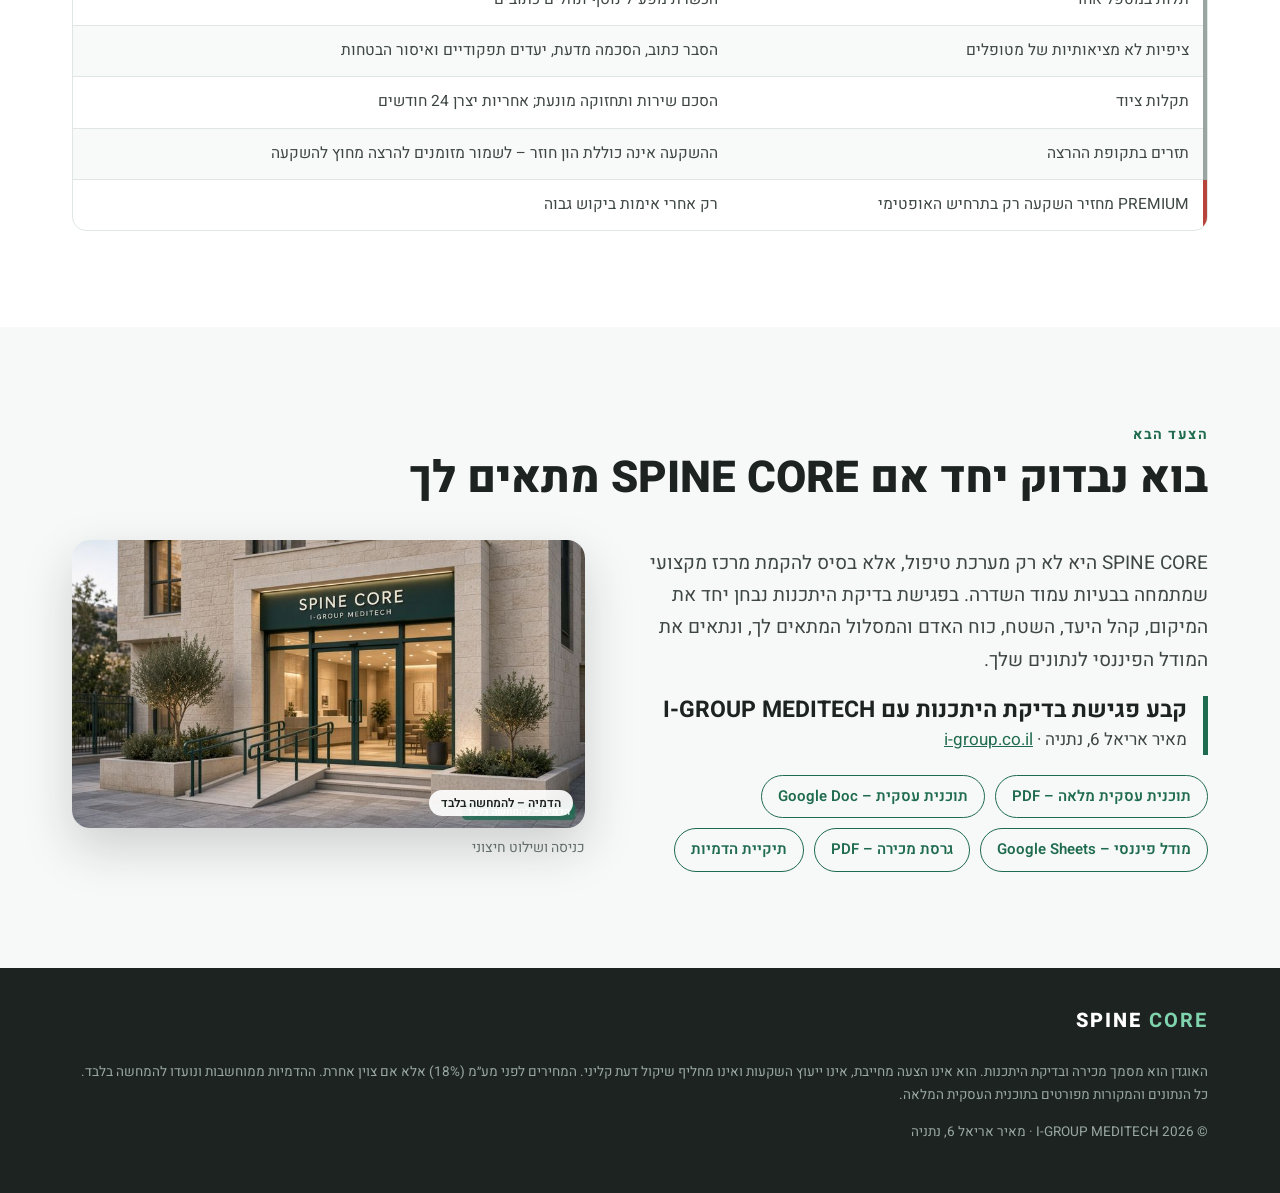
==== commit 0f3e226c: "Update prices 11.11.2026: START 291K, PROFESSIONAL 481K, PREMIUM 675K; furniture in CAPEX, insurance" ====
--- a/index.html
+++ b/index.html
@@ -43,8 +43,8 @@
 <p class="rv d2">דמיין שאתה פותח את הדלת למרכז שלך: קבלה שקטה, חדר טיפול עם מערכת דקומפרסיה ממוחשבת, צוות מקצועי, ומטופלים שמגיעים בזכות תהליך ברור ומדיד. האוגדן הזה מראה איך זה נראה, כמה זה עולה, מה צריך כדי להגיע לשם, ומה הסיכונים, בלי להבטיח הבטחות.</p>
 <div class="cta rv d3"><a class="btn" href="#tracks">לשלושת המסלולים</a><a class="btn o" href="#calc">למחשבון ההחזר</a></div>
 <div class="stats rv d3">
-<div class="stat"><b class="ltr">295,000 ₪</b><span>השקעה בהקמה – מסלול START (לפני מע״מ)</span></div>
-<div class="stat"><b>5.5 טיפולים ביום</b><span>נקודת איזון תפעולית – START</span></div>
+<div class="stat"><b class="ltr">291,000 ₪</b><span>השקעה בהקמה – מסלול START (לפני מע״מ)</span></div>
+<div class="stat"><b>5.6 טיפולים ביום</b><span>נקודת איזון תפעולית – START</span></div>
 <div class="stat"><b>חודש 21</b><span>החזר השקעה – START, תרחיש בסיסי</span></div>
 <div class="stat"><b class="ltr">404200001</b><span>רישום אמ״ר (נמסר על ידי I-GROUP)</span></div>
 </div>
@@ -88,9 +88,9 @@
 <section class="sec" id="tracks"><div class="wrap">
 <div class="kick rv">שלושה מסלולים</div><h2 class="t rv">בחר את רמת ההשקעה והליווי שמתאימה לך</h2>
 <div class="g3" style="margin-top:30px">
-<div class="track rv"><h3>START</h3><div class="pr ltr">295,000 ₪</div><small>השקעה בהקמה לפני מע״מ · כולל מע״מ 18%: <span class="ltr">348,100 ₪</span></small><hr><p><b>למי:</b> בעלי קליניקה קיימת ופיזיותרפיסטים</p><p><b>מה כלול (מוצע):</b> מערכת SPINE CORE, התקנה, הדרכה קלינית, מסמכי בטיחות וחומרי הסברה בסיסיים</p><p><b>שטח בתרחיש:</b> כ-50 מ״ר</p></div>
-<div class="track f rv d1"><span class="tg">מרכז חדש</span><h3>PROFESSIONAL</h3><div class="pr ltr">473,000 ₪</div><small>השקעה בהקמה לפני מע״מ · כולל מע״מ 18%: <span class="ltr">558,140 ₪</span></small><hr><p><b>למי:</b> יזמים ופיזיותרפיסטים שמקימים מרכז חדש</p><p><b>מה כלול (מוצע):</b> SPINE CORE ומערכות משלימות, ייעוץ תכנון, הדרכת צוות, תוכנית עסקית ושיווק השקה</p><p><b>שטח בתרחיש:</b> כ-85 מ״ר</p></div>
-<div class="track rv d2"><h3>PREMIUM</h3><div class="pr ltr">677,000 ₪</div><small>השקעה בהקמה לפני מע״מ · כולל מע״מ 18%: <span class="ltr">798,860 ₪</span></small><hr><p><b>למי:</b> משקיעים וקבוצות רפואיות</p><p><b>מה כלול (מוצע):</b> פתרון TURNKEY: ליווי מיקום ותכנון, ציוד מלא, CRM, תשתית שיווק, KPI וליווי בהרצה</p><p><b>שטח בתרחיש:</b> כ-150 מ״ר</p></div>
+<div class="track rv"><h3>START</h3><div class="pr ltr">291,000 ₪</div><small>השקעה בהקמה לפני מע״מ · כולל מע״מ 18%: <span class="ltr">343,380 ₪</span></small><hr><p><b>למי:</b> בעלי קליניקה קיימת ופיזיותרפיסטים</p><p><b>מה כלול (מוצע):</b> מערכת SPINE CORE, התקנה, הדרכה קלינית, מסמכי בטיחות וחומרי הסברה בסיסיים</p><p><b>שטח בתרחיש:</b> כ-50 מ״ר</p></div>
+<div class="track f rv d1"><span class="tg">מרכז חדש</span><h3>PROFESSIONAL</h3><div class="pr ltr">481,000 ₪</div><small>השקעה בהקמה לפני מע״מ · כולל מע״מ 18%: <span class="ltr">567,580 ₪</span></small><hr><p><b>למי:</b> יזמים ופיזיותרפיסטים שמקימים מרכז חדש</p><p><b>מה כלול (מוצע):</b> SPINE CORE ומערכות משלימות, ייעוץ תכנון, הדרכת צוות, תוכנית עסקית ושיווק השקה</p><p><b>שטח בתרחיש:</b> כ-85 מ״ר</p></div>
+<div class="track rv d2"><h3>PREMIUM</h3><div class="pr ltr">675,000 ₪</div><small>השקעה בהקמה לפני מע״מ · כולל מע״מ 18%: <span class="ltr">796,500 ₪</span></small><hr><p><b>למי:</b> משקיעים וקבוצות רפואיות</p><p><b>מה כלול (מוצע):</b> פתרון TURNKEY: ליווי מיקום ותכנון, ציוד מלא, CRM, תשתית שיווק, KPI וליווי בהרצה</p><p><b>שטח בתרחיש:</b> כ-150 מ״ר</p></div>
 </div>
 <div class="tw rv"><table><thead><tr><th>רכיב</th><th>START</th><th>PROFESSIONAL</th><th>PREMIUM</th></tr></thead><tbody>
 <tr><td>מערכת SPINE CORE</td><td>כלול</td><td>כלול</td><td>כלול</td></tr>
@@ -106,13 +106,13 @@
 <section class="sec alt" id="roi"><div class="wrap">
 <div class="kick rv">השקעה ותשואה</div><h2 class="t rv">המספרים, לכל מסלול, בשלושה תרחישים</h2>
 <div class="tw rv"><table><thead><tr><th>מסלול</th><th>השקעה בהקמה (לפני מע״מ)</th><th>כולל מע״מ 18%</th><th>איזון (טיפולים ביום)</th><th>החזר – בסיסי</th><th>החזר – אופטימי</th><th>EBITDA שנה 2 – בסיסי</th></tr></thead><tbody>
-<tr><td>START</td><td>295,000 ₪</td><td>348,100 ₪</td><td>5.5</td><td>חודש 21</td><td>חודש 14</td><td>329,923 ₪</td></tr>
-<tr><td>PROFESSIONAL</td><td>473,000 ₪</td><td>558,140 ₪</td><td>6.1</td><td>חודש 35</td><td>חודש 19</td><td>246,662 ₪</td></tr>
-<tr><td>PREMIUM</td><td>677,000 ₪</td><td>798,860 ₪</td><td>9.4</td><td>מעל 36 ח׳</td><td>חודש 32</td><td><span class="ltr">-44,755 ₪</span></td></tr>
+<tr><td>START</td><td>291,000 ₪</td><td>343,380 ₪</td><td>5.6</td><td>חודש 21</td><td>חודש 14</td><td>326,923 ₪</td></tr>
+<tr><td>PROFESSIONAL</td><td>481,000 ₪</td><td>567,580 ₪</td><td>6.2</td><td>חודש 36</td><td>חודש 19</td><td>243,362 ₪</td></tr>
+<tr><td>PREMIUM</td><td>675,000 ₪</td><td>796,500 ₪</td><td>9.4</td><td>מעל 36 ח׳</td><td>חודש 32</td><td><span class="ltr">-47,755 ₪</span></td></tr>
 </tbody></table></div>
 <div class="chart rv"><h3>EBITDA שנה 2 לפי תרחיש (₪)</h3><div class="bars" id="bars" style="margin-top:30px"></div>
 <div class="leg"><span style="--c:#9aa4a0">שמרני</span><span style="--c:#3d6f99">בסיסי</span><span style="--c:#1f6b4f">אופטימי</span></div></div>
-<div class="call i rv"><h4>מה המספרים אומרים, בכנות</h4>START הוא המסלול הכלכלי ביותר ב-36 חודשים (החזר: חודש 21 בתרחיש הבסיסי). PROFESSIONAL מחזיר את ההשקעה סמוך לסוף התחזית בתרחיש הבסיסי (חודש 35). PREMIUM מחזיר השקעה רק בתרחיש האופטימי (חודש 32) ומומלץ רק אחרי אימות ביקוש. ההשקעה בהקמה כוללת ציוד, מחשוב, ביטוח, מיתוג וקמפיין השקה בלבד – ללא שיפוץ, ריהוט, אתר או הון חוזר. תרחישים: שמרני 5/6/7, בסיסי 8/9/10, אופטימי 12/13/14 טיפולים ביום (שנים 1/2/3).</div>
+<div class="call i rv"><h4>מה המספרים אומרים, בכנות</h4>START הוא המסלול הכלכלי ביותר ב-36 חודשים (החזר: חודש 21 בתרחיש הבסיסי). PROFESSIONAL מחזיר את ההשקעה סמוך לסוף התחזית בתרחיש הבסיסי (חודש 36). PREMIUM מחזיר השקעה רק בתרחיש האופטימי (חודש 32) ומומלץ רק אחרי אימות ביקוש. ההשקעה בהקמה (מחירים מעודכנים 11.11.2026) כוללת ציוד, ריהוט מקצועי (מיטות טיפול וערכת ציוד הערכה), מחשוב, מיתוג וקמפיין השקה בלבד – ללא שיפוץ, ריהוט כללי, אתר או הון חוזר. ביטוח וייעוץ (250 ₪ לחודש) נכללים בהוצאות השוטפות. תרחישים: שמרני 5/6/7, בסיסי 8/9/10, אופטימי 12/13/14 טיפולים ביום (שנים 1/2/3).</div>
 </div></section>
 
 <section class="sec dark" id="calc"><div class="wrap">
@@ -130,7 +130,7 @@
 <div class="hl"><span>רווח תפעולי חודשי (EBITDA)</span><b id="r-e">–</b></div>
 <div><span>החזר ההשקעה בהקמה</span><b id="r-m">–</b><small id="r-setup"></small></div>
 </div>
-<p class="note" style="color:#8f9c97">חישוב פשטני במצב יציב, לפי הנחות המודל: הנחת סדרה 5%, שירותים משלימים לפי המסלול, מתכלים, סליקה 1.2%, שיווק (CPL 120 ₪, המרה 20%), <span id="r-fte">1.0</span> משרות פיזיותרפיה, שכירות, צוות ותחזוקה. לא כולל תקופת הרצה, פחת ומס, ואינו התחייבות. המודל המלא ל-36 חודשים נמצא בקובץ ה-<a href="https://docs.google.com/spreadsheets/d/1BUcnEgJ9pPoAIcF4T1AwI-MvX23TAFzRbYmKF2qCuk4/edit" target="_blank" rel="noopener" style="color:#7fd3ad">Sheets</a>.</p>
+<p class="note" style="color:#8f9c97">חישוב פשטני במצב יציב, לפי הנחות המודל: הנחת סדרה 5%, שירותים משלימים לפי המסלול, מתכלים, סליקה 1.2%, שיווק (CPL 120 ₪, המרה 20%), <span id="r-fte">1.0</span> משרות פיזיותרפיה, שכירות, צוות ותחזוקה. לא כולל תקופת הרצה, פחת ומס, ואינו התחייבות. המודל המלא ל-36 חודשים נמצא בקובץ ה-<a href="https://docs.google.com/spreadsheets/d/1_AoU-G-qHBqnwxhRIwQs9yaHBoYF77jGFdBdQ9UYkHM/edit" target="_blank" rel="noopener" style="color:#7fd3ad">Sheets</a>.</p>
 </div></div></section>
 
 <section class="sec" id="layouts"><div class="wrap">
@@ -206,10 +206,10 @@
 <div class="rv"><p class="lead">SPINE CORE היא לא רק מערכת טיפול, אלא בסיס להקמת מרכז מקצועי שמתמחה בבעיות עמוד השדרה. בפגישת בדיקת היתכנות נבחן יחד את המיקום, קהל היעד, השטח, כוח האדם והמסלול המתאים לך, ונתאים את המודל הפיננסי לנתונים שלך.</p>
 <div class="cta-box"><strong>קבע פגישת בדיקת היתכנות עם I-GROUP MEDITECH</strong><span>מאיר אריאל 6, נתניה · <a href="https://i-group.co.il" target="_blank" rel="noopener">i-group.co.il</a></span></div>
 <div class="links">
-<a href="https://drive.google.com/file/d/1pGeRh8JMJkTiZbY_6hvs3DeyuwYg0qYx/view" target="_blank" rel="noopener">תוכנית עסקית מלאה – PDF</a>
-<a href="https://docs.google.com/document/d/1omqMPkakGgbGVHQmWHTemZH4RVJZeOFyT9dqqs7Fo-w/edit" target="_blank" rel="noopener">תוכנית עסקית – Google Doc</a>
-<a href="https://docs.google.com/spreadsheets/d/1BUcnEgJ9pPoAIcF4T1AwI-MvX23TAFzRbYmKF2qCuk4/edit" target="_blank" rel="noopener">מודל פיננסי – Google Sheets</a>
-<a href="https://drive.google.com/file/d/1YPyon5Vbj3Yfq7xemzpz-ot4JvTKcpV1/view" target="_blank" rel="noopener">גרסת מכירה – PDF</a>
+<a href="https://drive.google.com/file/d/1iCO768INkO6geC9uTBEP5_2OQkz2MTO1/view" target="_blank" rel="noopener">תוכנית עסקית מלאה – PDF</a>
+<a href="https://docs.google.com/document/d/10UTzn7xrN4BcVn5Ms44I7OpsDsbaX-KfL2a0bK3euXs/edit" target="_blank" rel="noopener">תוכנית עסקית – Google Doc</a>
+<a href="https://docs.google.com/spreadsheets/d/1_AoU-G-qHBqnwxhRIwQs9yaHBoYF77jGFdBdQ9UYkHM/edit" target="_blank" rel="noopener">מודל פיננסי – Google Sheets</a>
+<a href="https://drive.google.com/file/d/1ALKKpJHxfCipf6wg6MFh65S6WK3y3yOn/view" target="_blank" rel="noopener">גרסת מכירה – PDF</a>
 <a href="https://drive.google.com/drive/folders/1mH-Ca4zrDPU6W9X9Tcq_MC6igyfBVrYm" target="_blank" rel="noopener">תיקיית הדמיות</a>
 </div></div>
 <figure class="rv d1"><div class="ph"><img src="images/exterior.jpg" srcset="images/exterior-800.jpg 800w, images/exterior.jpg 1280w" sizes="(max-width:980px) 100vw, 540px" alt="כניסה ושילוט חיצוני" loading="lazy" width="1280" height="720"><span class="badge">הדמיה – להמחשה בלבד</span></div><figcaption>כניסה ושילוט חיצוני</figcaption></figure>
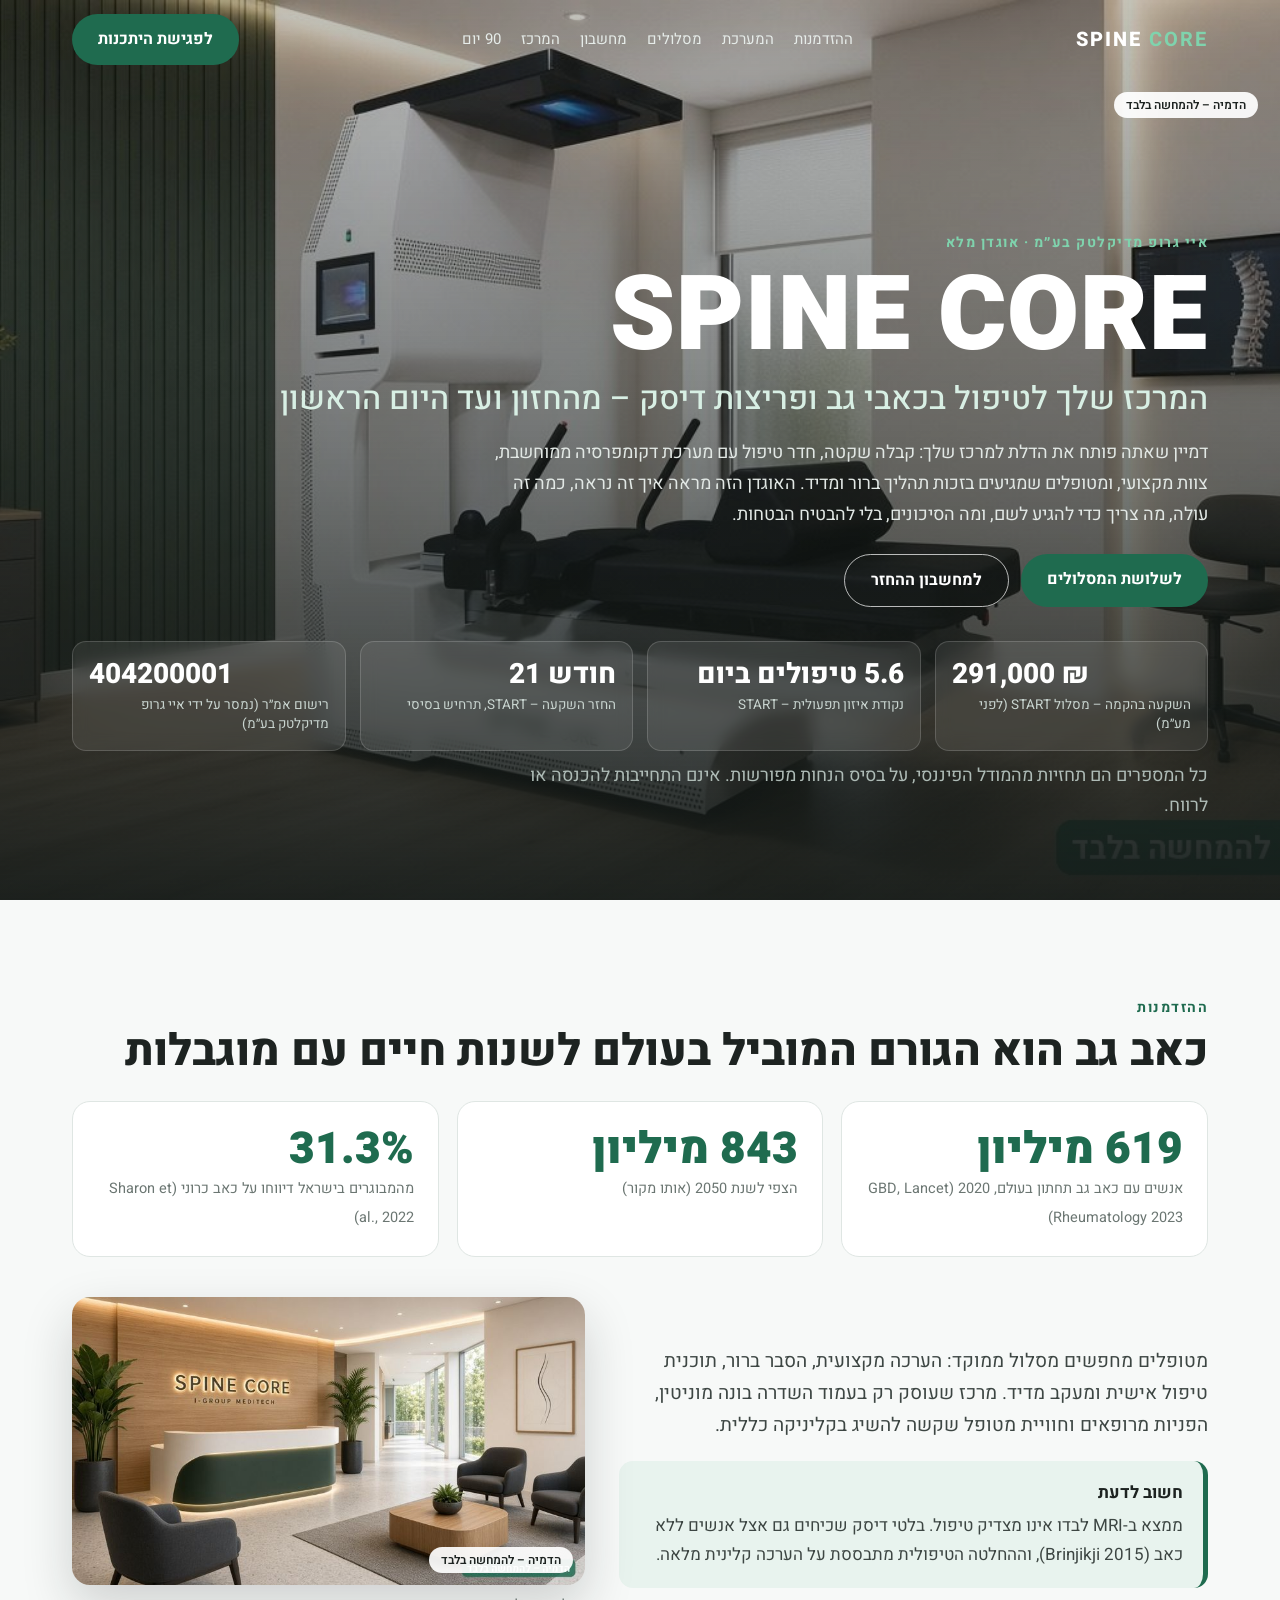
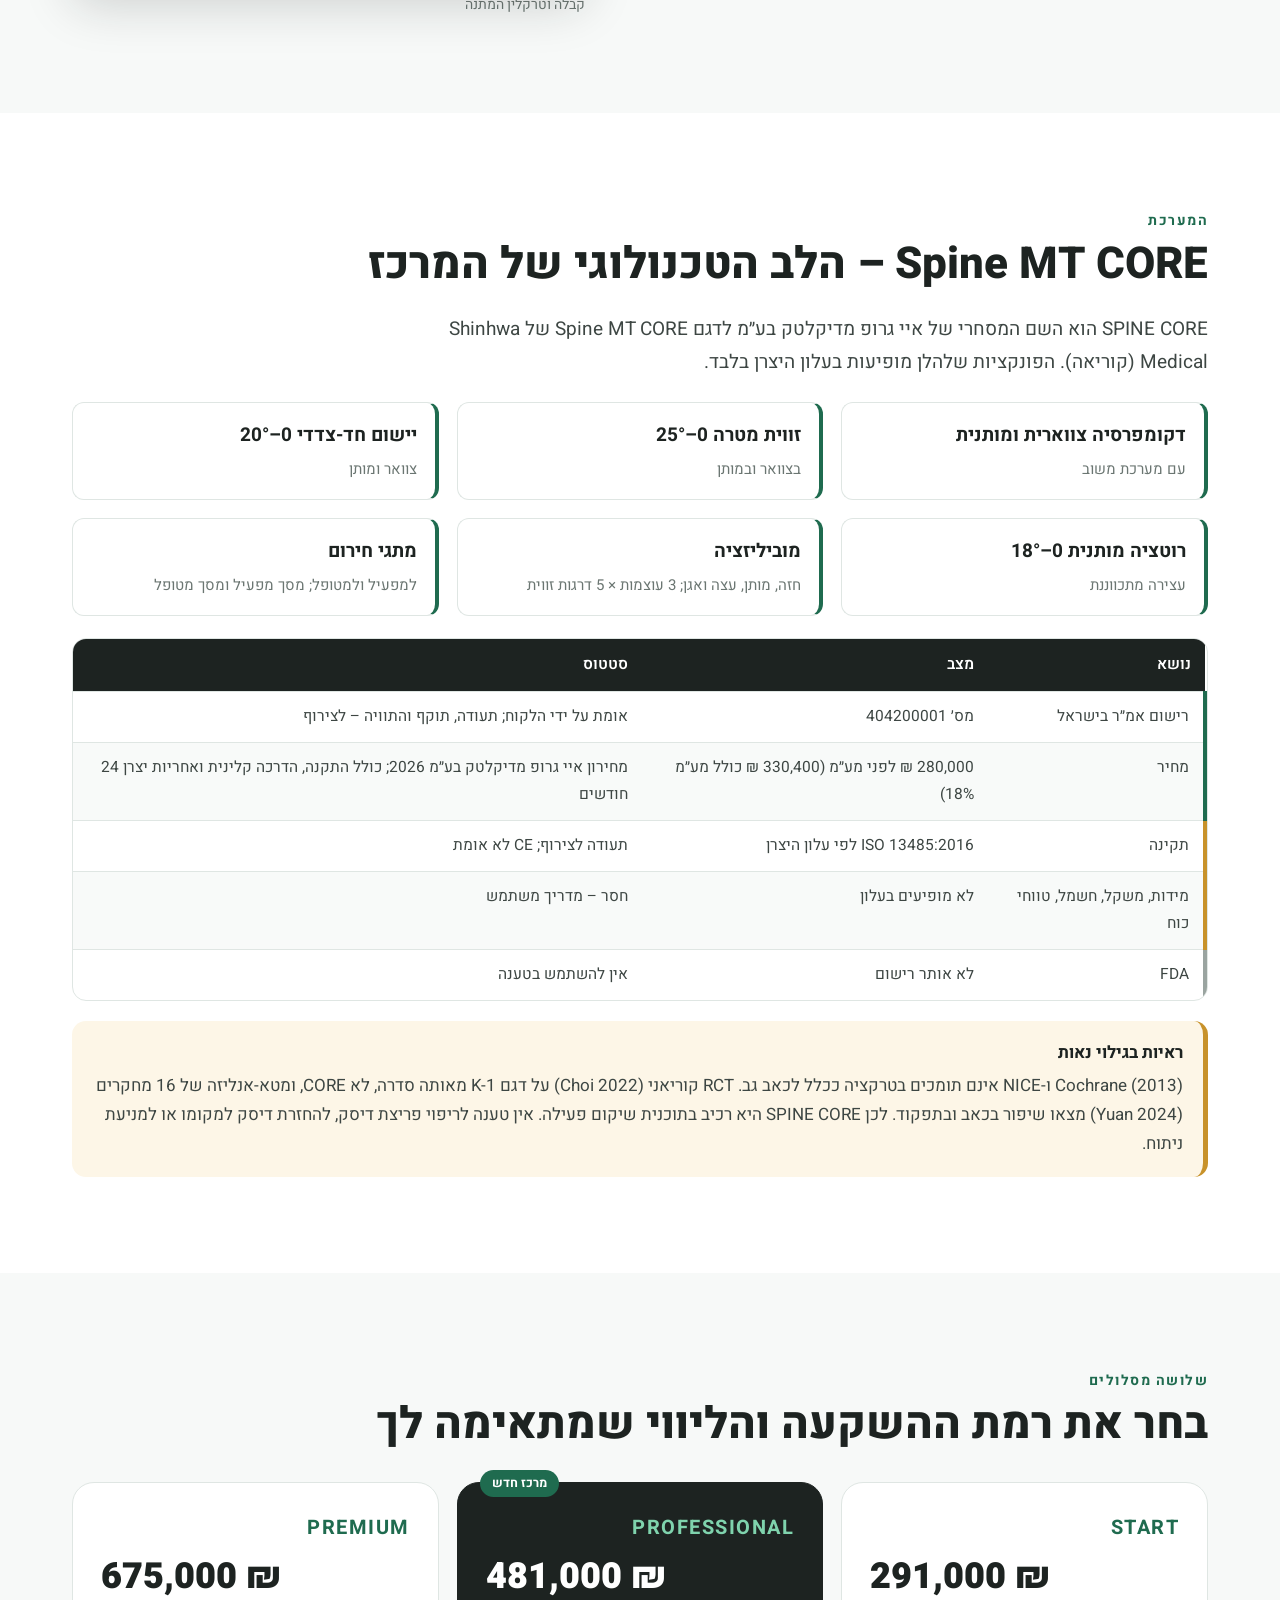
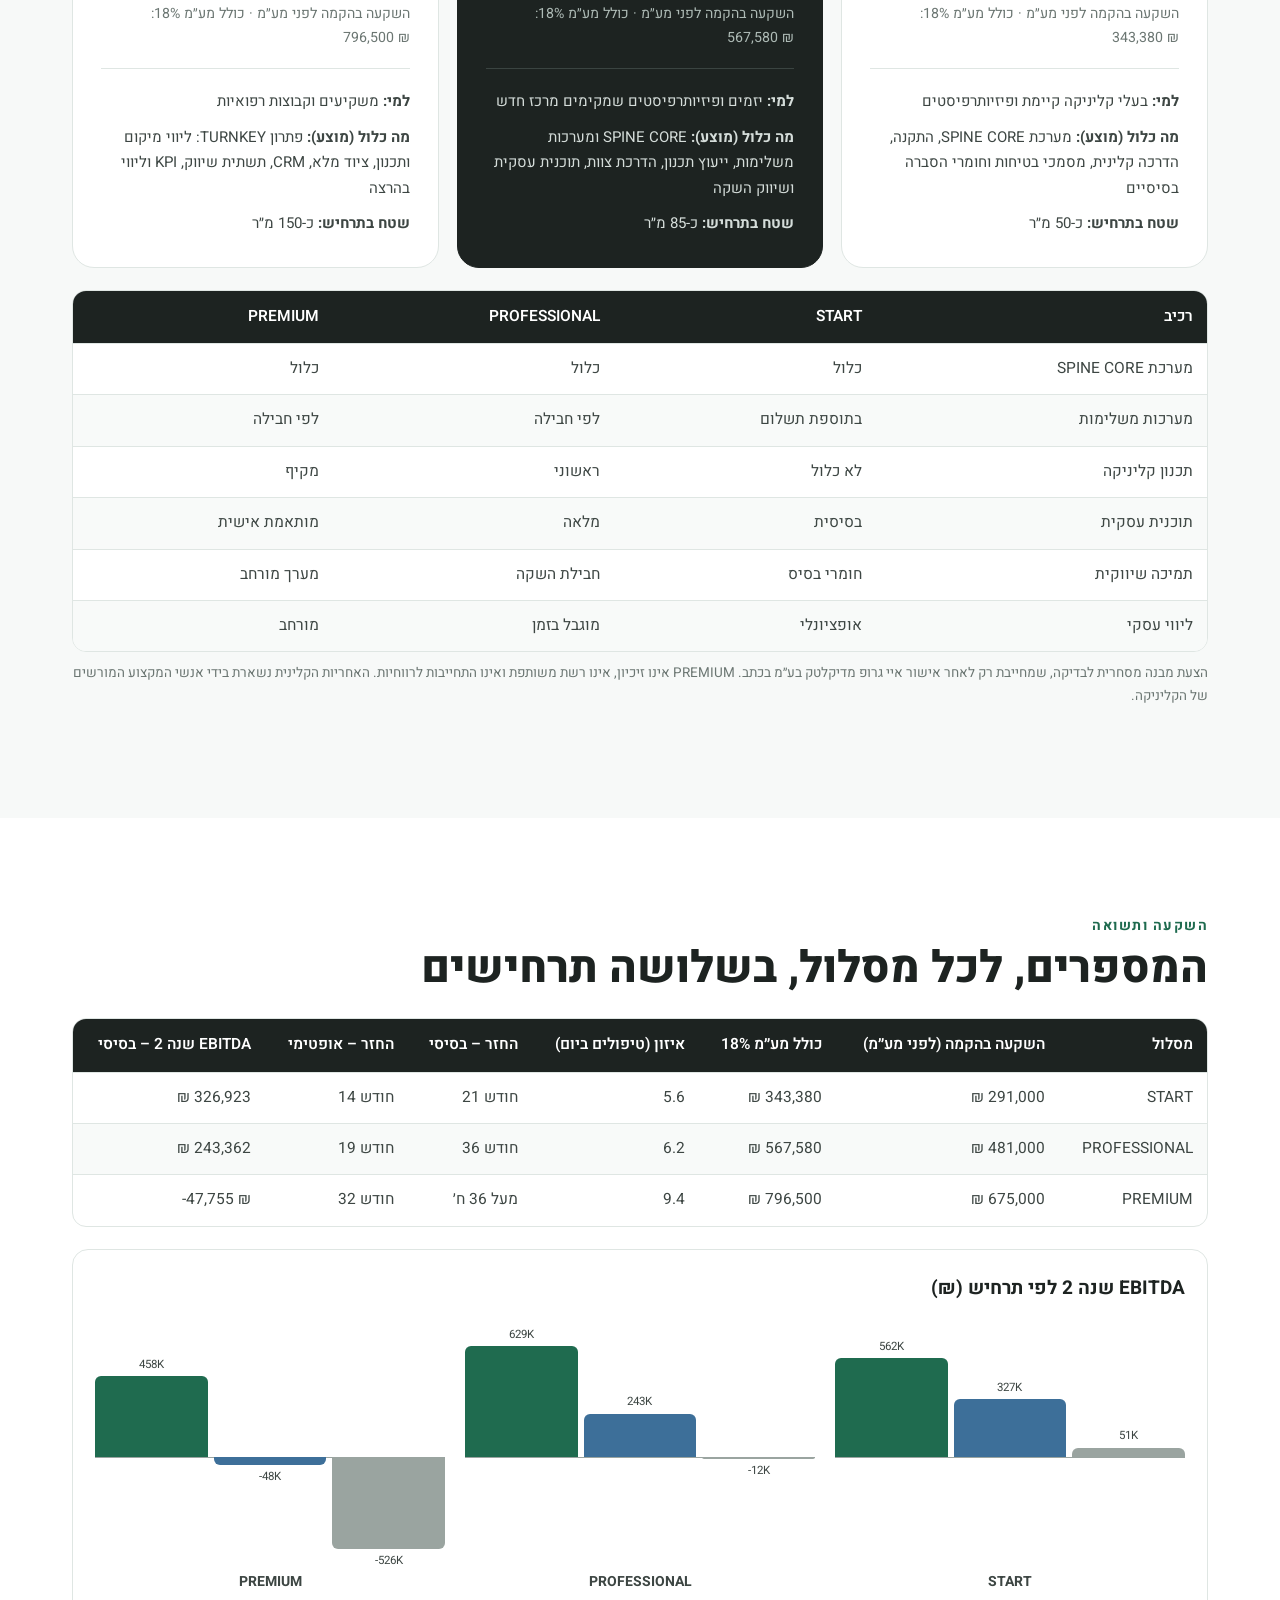
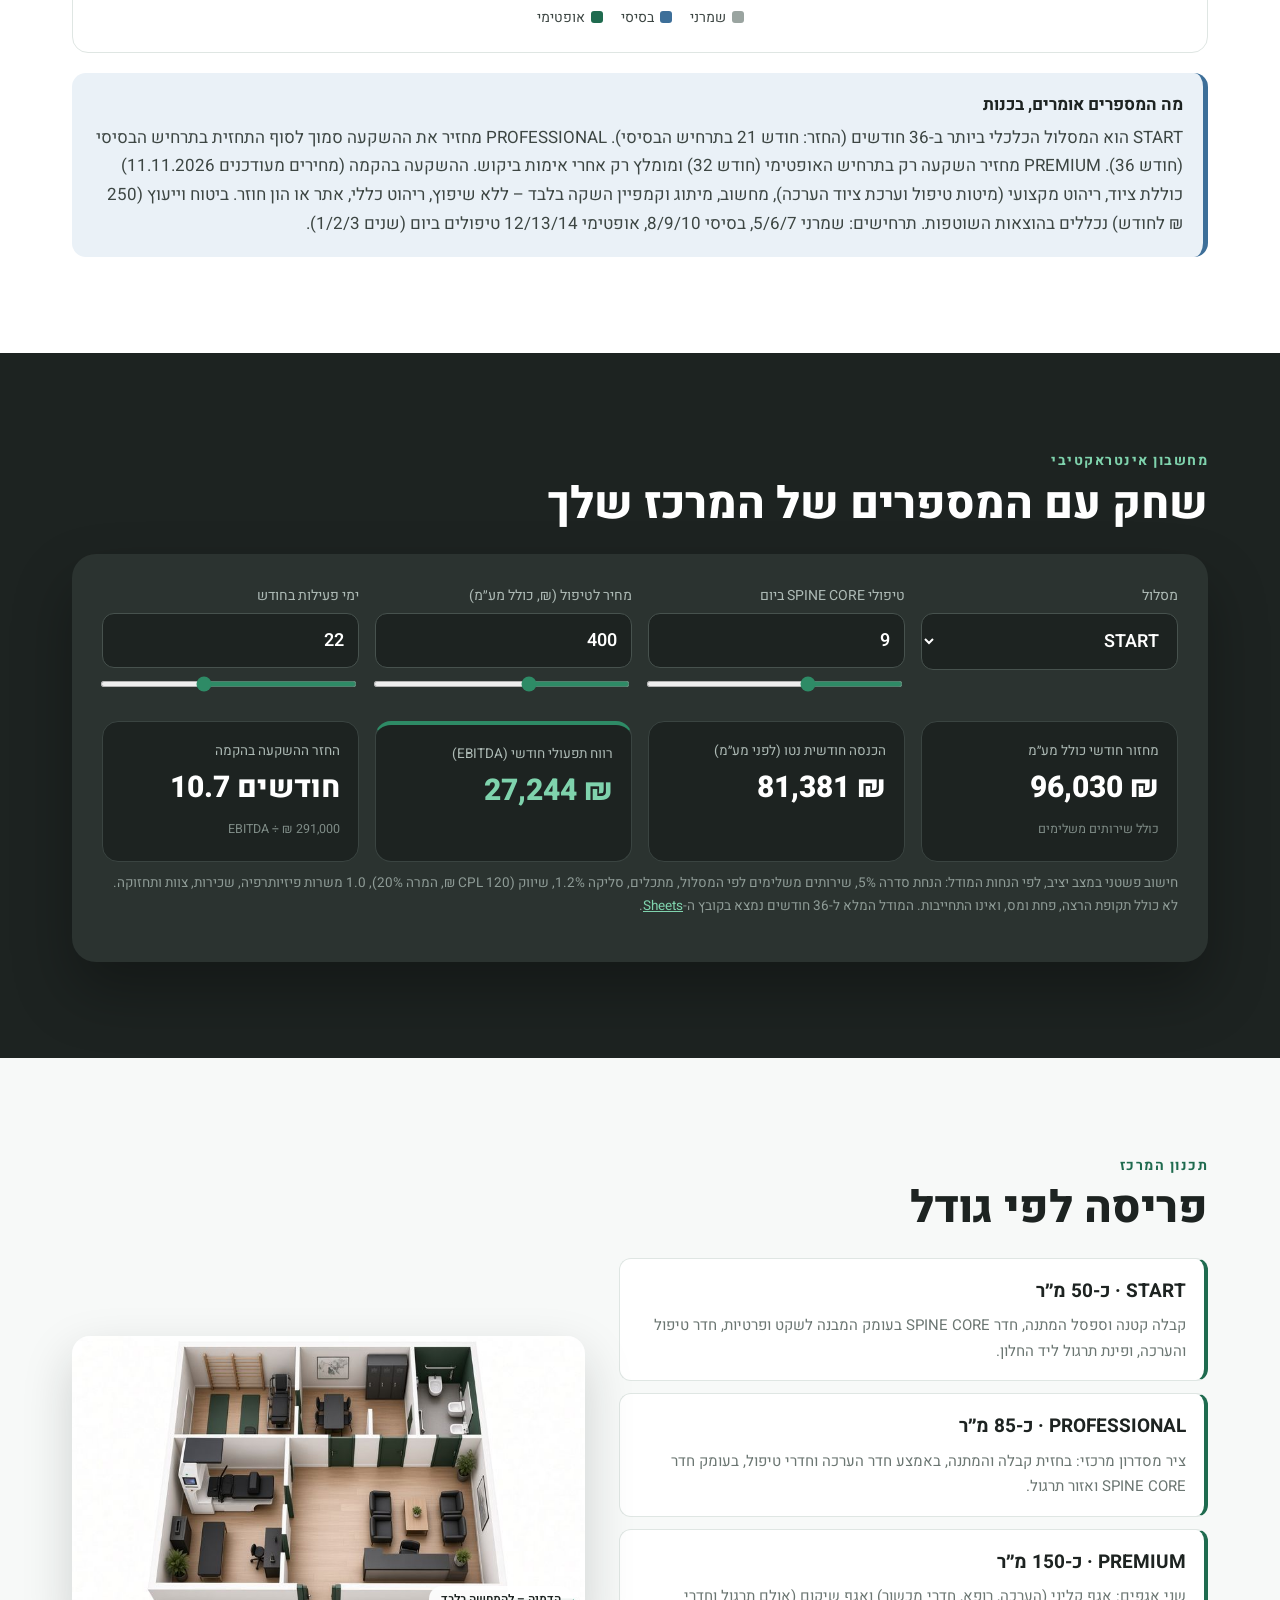
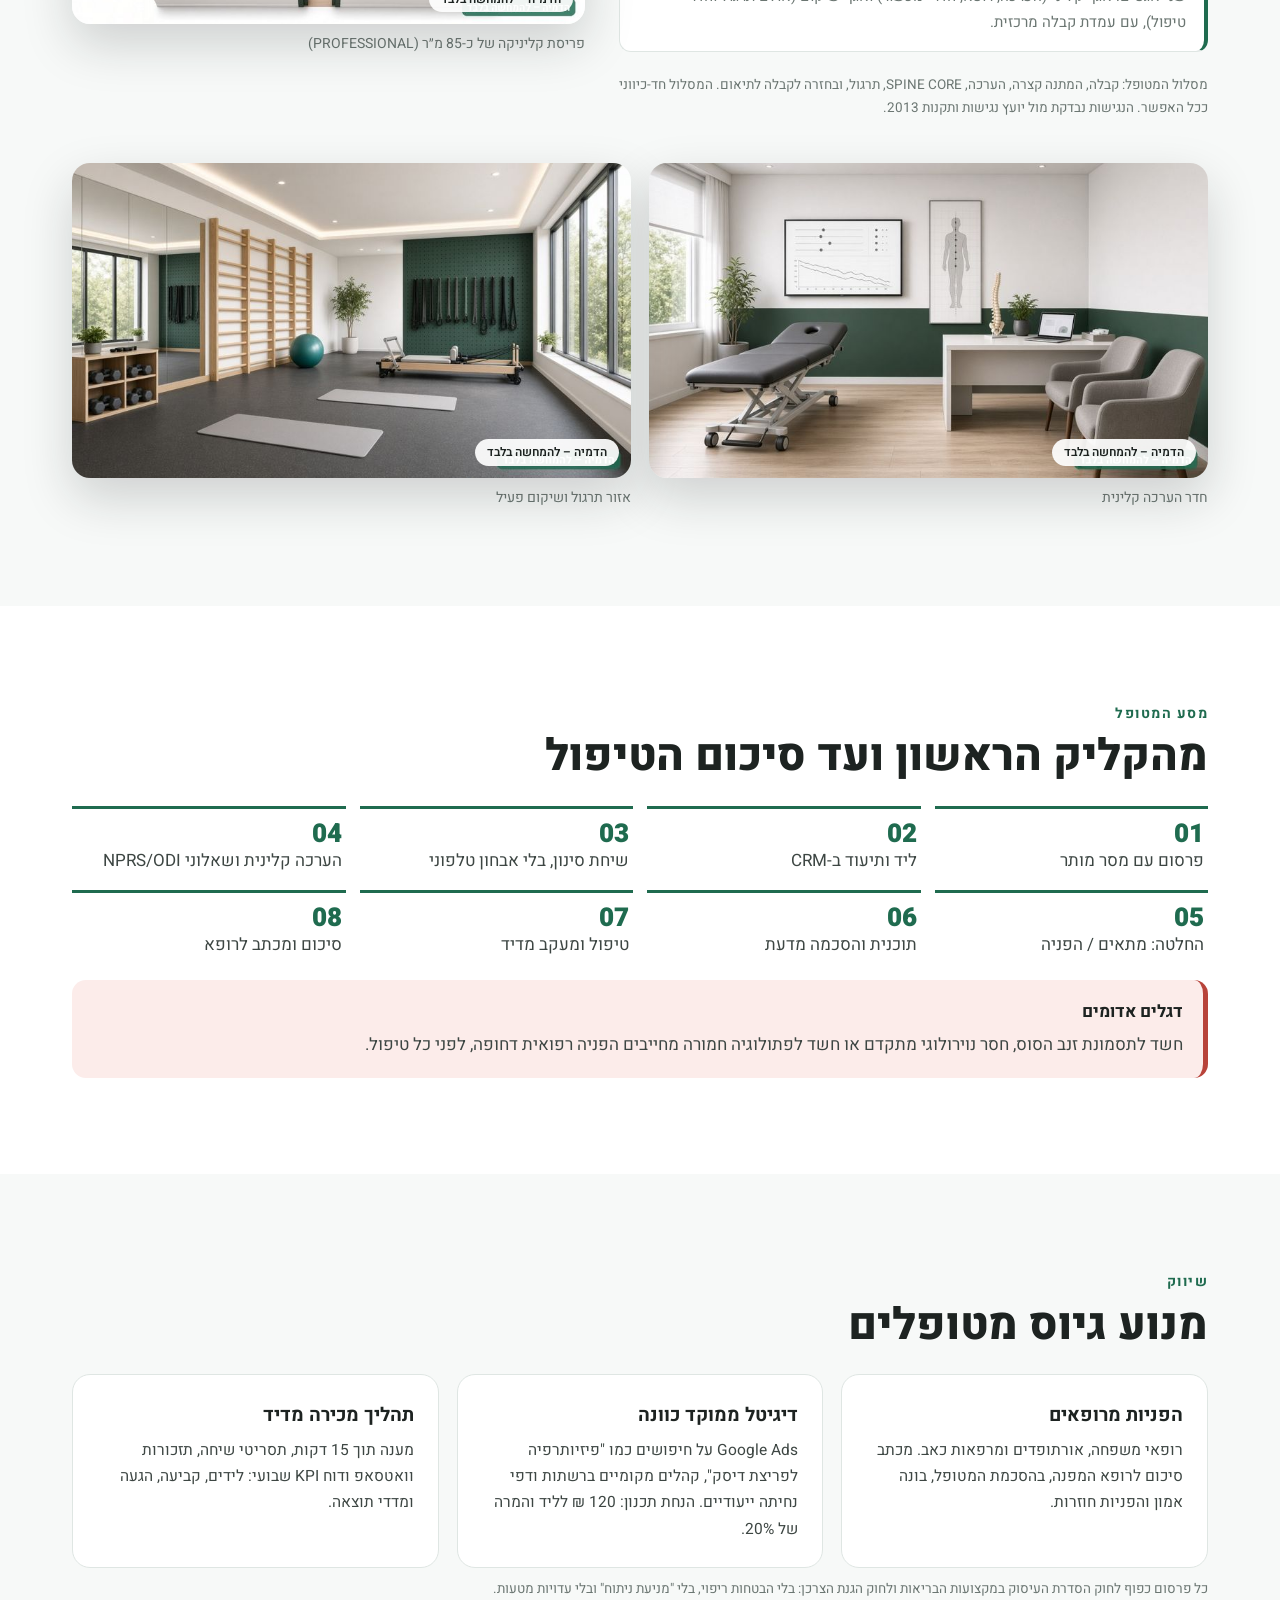
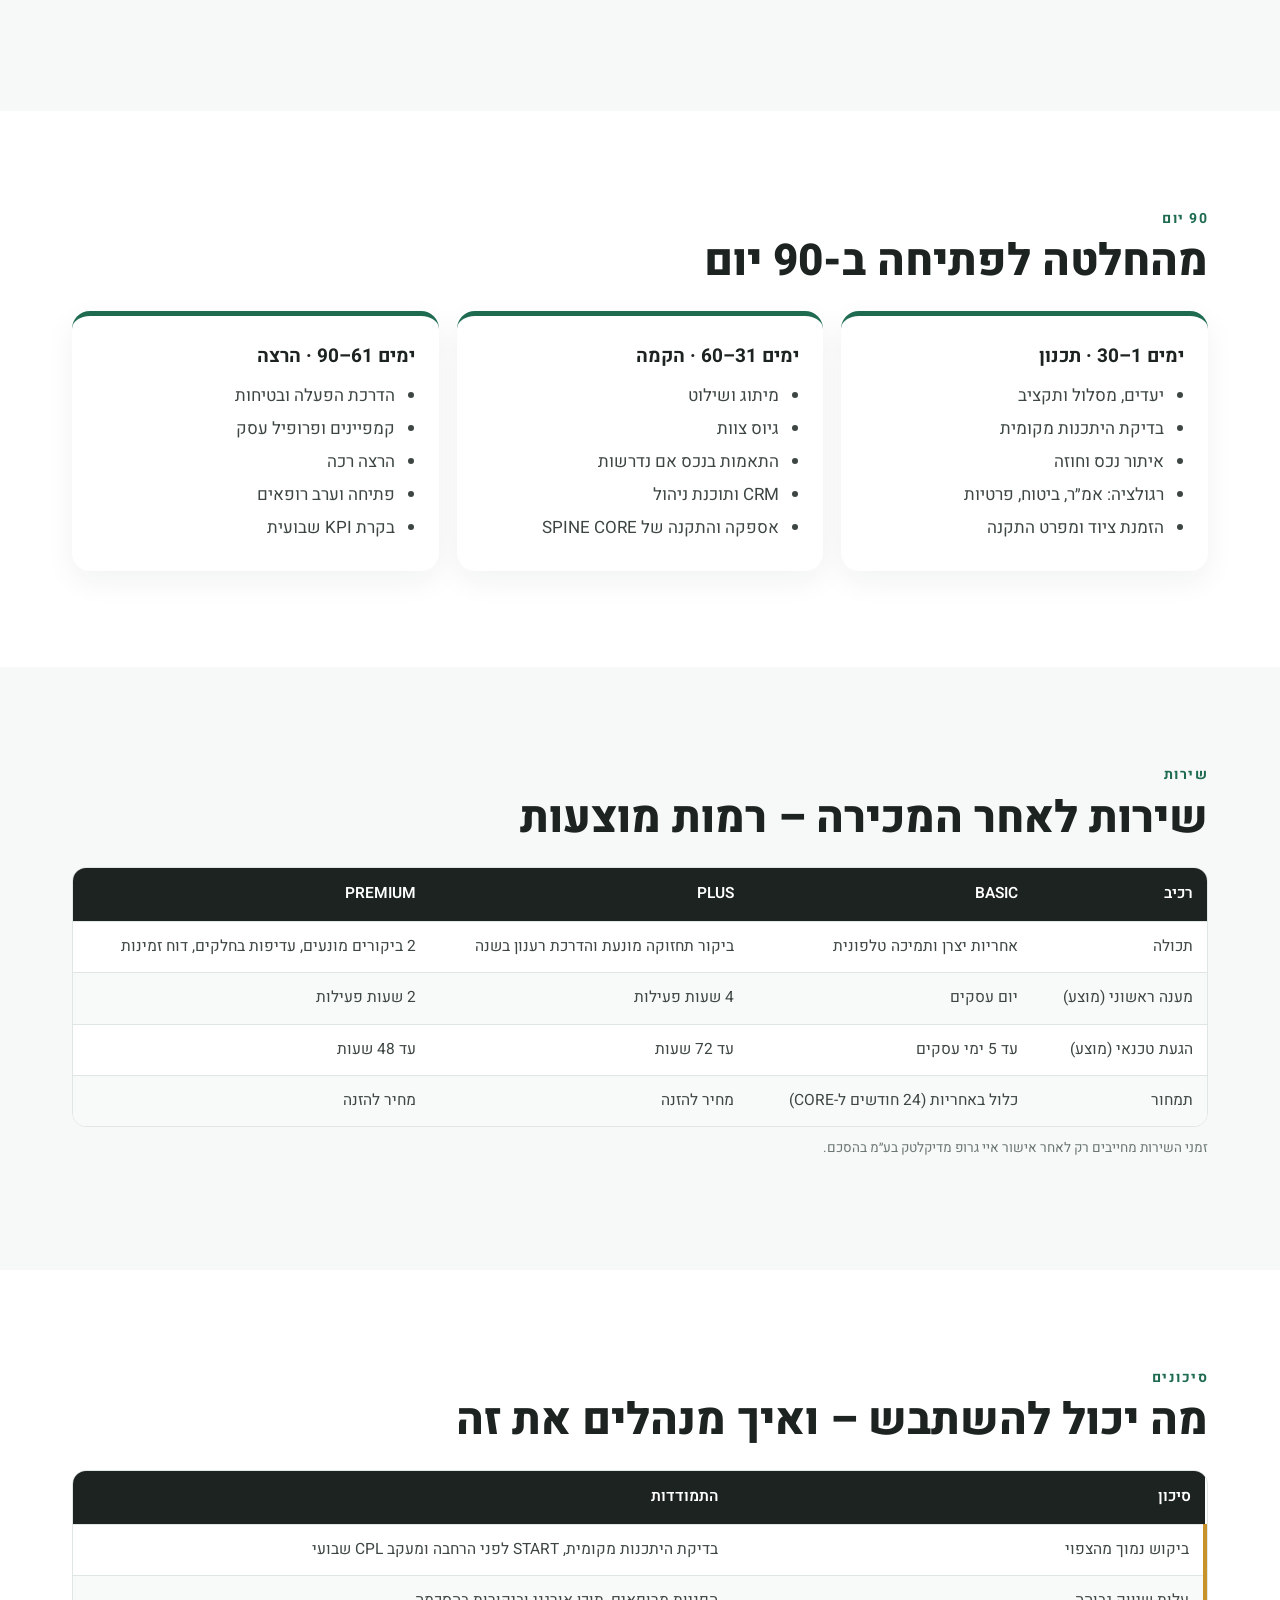
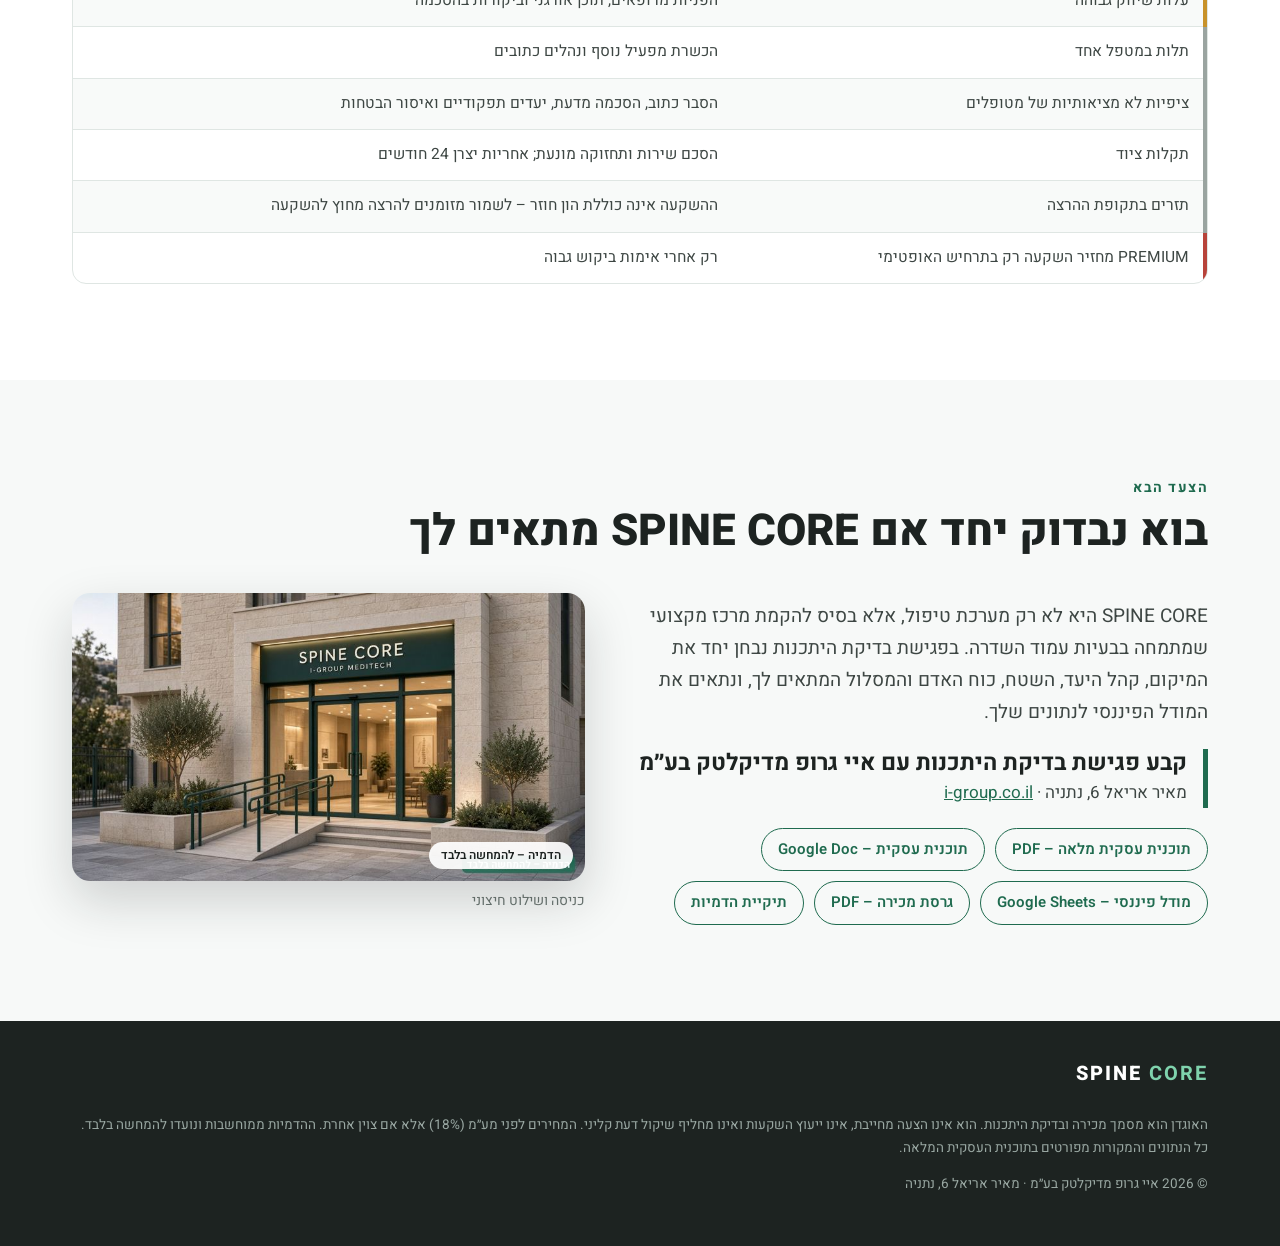
==== commit 9007caf9: "Company name: איי גרופ מדיקלטק בע״מ (text, meta/OG, JSON-LD, OG image text)" ====
--- a/index.html
+++ b/index.html
@@ -3,16 +3,16 @@
 <head>
 <meta charset="utf-8">
 <meta name="viewport" content="width=device-width,initial-scale=1,viewport-fit=cover">
-<title>SPINE CORE – הקמת מרכז לטיפול בכאבי גב | I-GROUP MEDITECH</title>
+<title>SPINE CORE – הקמת מרכז לטיפול בכאבי גב | איי גרופ מדיקלטק בע״מ</title>
 <meta name="description" content="אוגדן SPINE CORE: הקמת מרכז מקצועי לכאבי גב ופריצות דיסק עם Spine MT CORE. 3 מסלולי השקעה, מחשבון ROI, הדמיות ותוכנית 90 יום – בשקיפות מלאה.">
 <meta name="robots" content="index,follow">
 <link rel="canonical" href="https://ilan-lab.github.io/spine-core/">
 <meta name="theme-color" content="#1d2321">
 <meta property="og:type" content="website">
-<meta property="og:site_name" content="SPINE CORE · I-GROUP MEDITECH">
+<meta property="og:site_name" content="SPINE CORE · איי גרופ מדיקלטק בע״מ">
 <meta property="og:locale" content="he_IL">
 <meta property="og:title" content="SPINE CORE – המרכז שלך לטיפול בכאבי גב ופריצות דיסק">
-<meta property="og:description" content="3 מסלולי הקמה, מחשבון החזר השקעה אינטראקטיבי, הדמיות חדרים ותוכנית פתיחה ב-90 יום. מבית I-GROUP MEDITECH.">
+<meta property="og:description" content="3 מסלולי הקמה, מחשבון החזר השקעה אינטראקטיבי, הדמיות חדרים ותוכנית פתיחה ב-90 יום. מבית איי גרופ מדיקלטק בע״מ.">
 <meta property="og:url" content="https://ilan-lab.github.io/spine-core/">
 <meta property="og:image" content="https://ilan-lab.github.io/spine-core/og/og-image.jpg">
 <meta property="og:image:width" content="1200">
@@ -20,14 +20,14 @@
 <meta property="og:image:alt" content="חדר טיפול SPINE CORE – הדמיה – להמחשה בלבד">
 <meta name="twitter:card" content="summary_large_image">
 <meta name="twitter:title" content="SPINE CORE – המרכז שלך לטיפול בכאבי גב ופריצות דיסק">
-<meta name="twitter:description" content="3 מסלולי הקמה, מחשבון החזר השקעה, הדמיות ותוכנית פתיחה ב-90 יום. I-GROUP MEDITECH.">
+<meta name="twitter:description" content="3 מסלולי הקמה, מחשבון החזר השקעה, הדמיות ותוכנית פתיחה ב-90 יום. איי גרופ מדיקלטק בע״מ.">
 <meta name="twitter:image" content="https://ilan-lab.github.io/spine-core/og/og-image.jpg">
 <link rel="icon" href="data:image/svg+xml,%3Csvg xmlns='http://www.w3.org/2000/svg' viewBox='0 0 64 64'%3E%3Crect width='64' height='64' rx='14' fill='%231f6b4f'/%3E%3Ctext x='32' y='44' font-size='34' text-anchor='middle' fill='white' font-family='Arial' font-weight='bold'%3ES%3C/text%3E%3C/svg%3E">
 <link rel="preconnect" href="https://fonts.googleapis.com"><link rel="preconnect" href="https://fonts.gstatic.com" crossorigin>
 <link href="https://fonts.googleapis.com/css2?family=Heebo:wght@300;400;500;600;700;800;900&family=Assistant:wght@400;600;700&display=swap" rel="stylesheet">
 <link rel="preload" as="image" href="images/room.jpg">
 <link rel="stylesheet" href="css/style.css">
-<script type="application/ld+json">{"@context":"https://schema.org","@graph":[{"@type":"Organization","name":"I-GROUP MEDITECH","url":"https://i-group.co.il","address":{"@type":"PostalAddress","streetAddress":"מאיר אריאל 6","addressLocality":"נתניה","addressCountry":"IL"}},{"@type":"Product","name":"SPINE CORE (Spine MT CORE)","brand":{"@type":"Brand","name":"I-GROUP MEDITECH"},"manufacturer":{"@type":"Organization","name":"Shinhwa Medical"},"image":"https://ilan-lab.github.io/spine-core/images/room.jpg","description":"מערכת דקומפרסיה ממוחשבת לעמוד השדרה, בסיס להקמת מרכז מקצועי לכאבי גב.","offers":{"@type":"Offer","priceCurrency":"ILS","price":"280000","availability":"https://schema.org/InStock","seller":{"@type":"Organization","name":"I-GROUP MEDITECH"}}},{"@type":"BreadcrumbList","itemListElement":[{"@type":"ListItem","position":1,"name":"SPINE CORE","item":"https://ilan-lab.github.io/spine-core/"}]}]}</script>
+<script type="application/ld+json">{"@context":"https://schema.org","@graph":[{"@type":"Organization","name":"איי גרופ מדיקלטק בע״מ","url":"https://i-group.co.il","address":{"@type":"PostalAddress","streetAddress":"מאיר אריאל 6","addressLocality":"נתניה","addressCountry":"IL"}},{"@type":"Product","name":"SPINE CORE (Spine MT CORE)","brand":{"@type":"Brand","name":"איי גרופ מדיקלטק בע״מ"},"manufacturer":{"@type":"Organization","name":"Shinhwa Medical"},"image":"https://ilan-lab.github.io/spine-core/images/room.jpg","description":"מערכת דקומפרסיה ממוחשבת לעמוד השדרה, בסיס להקמת מרכז מקצועי לכאבי גב.","offers":{"@type":"Offer","priceCurrency":"ILS","price":"280000","availability":"https://schema.org/InStock","seller":{"@type":"Organization","name":"איי גרופ מדיקלטק בע״מ"}}},{"@type":"BreadcrumbList","itemListElement":[{"@type":"ListItem","position":1,"name":"SPINE CORE","item":"https://ilan-lab.github.io/spine-core/"}]}]}</script>
 </head>
 <body>
 <header class="nav"><div class="wrap"><a class="logo" href="#top">SPINE <b>CORE</b></a>
@@ -37,7 +37,7 @@
 <main id="top">
 <section class="hero"><div class="bg" role="img" aria-label="חדר טיפול SPINE CORE עם מערכת Spine MT CORE"></div><span class="badge">הדמיה – להמחשה בלבד</span>
 <div class="wrap">
-<div class="kick rv">I-GROUP MEDITECH · אוגדן מלא</div>
+<div class="kick rv">איי גרופ מדיקלטק בע״מ · אוגדן מלא</div>
 <h1 class="rv d1">SPINE CORE</h1>
 <h2 class="rv d2">המרכז שלך לטיפול בכאבי גב ופריצות דיסק – מהחזון ועד היום הראשון</h2>
 <p class="rv d2">דמיין שאתה פותח את הדלת למרכז שלך: קבלה שקטה, חדר טיפול עם מערכת דקומפרסיה ממוחשבת, צוות מקצועי, ומטופלים שמגיעים בזכות תהליך ברור ומדיד. האוגדן הזה מראה איך זה נראה, כמה זה עולה, מה צריך כדי להגיע לשם, ומה הסיכונים, בלי להבטיח הבטחות.</p>
@@ -46,7 +46,7 @@
 <div class="stat"><b class="ltr">291,000 ₪</b><span>השקעה בהקמה – מסלול START (לפני מע״מ)</span></div>
 <div class="stat"><b>5.6 טיפולים ביום</b><span>נקודת איזון תפעולית – START</span></div>
 <div class="stat"><b>חודש 21</b><span>החזר השקעה – START, תרחיש בסיסי</span></div>
-<div class="stat"><b class="ltr">404200001</b><span>רישום אמ״ר (נמסר על ידי I-GROUP)</span></div>
+<div class="stat"><b class="ltr">404200001</b><span>רישום אמ״ר (נמסר על ידי איי גרופ מדיקלטק בע״מ)</span></div>
 </div>
 <p class="note">כל המספרים הם תחזיות מהמודל הפיננסי, על בסיס הנחות מפורשות. אינם התחייבות להכנסה או לרווח.</p>
 </div></section>
@@ -66,7 +66,7 @@
 
 <section class="sec alt" id="core"><div class="wrap">
 <div class="kick rv">המערכת</div><h2 class="t rv"><span class="ltr">Spine MT CORE</span> – הלב הטכנולוגי של המרכז</h2>
-<p class="lead rv">SPINE CORE הוא השם המסחרי של I-GROUP MEDITECH לדגם Spine MT CORE של Shinhwa Medical (קוריאה). הפונקציות שלהלן מופיעות בעלון היצרן בלבד.</p>
+<p class="lead rv">SPINE CORE הוא השם המסחרי של איי גרופ מדיקלטק בע״מ לדגם Spine MT CORE של Shinhwa Medical (קוריאה). הפונקציות שלהלן מופיעות בעלון היצרן בלבד.</p>
 <div class="g3" style="margin-top:24px">
 <div class="fn rv"><h3>דקומפרסיה צווארית ומותנית</h3><p>עם מערכת משוב</p></div>
 <div class="fn rv d1"><h3>זווית מטרה 0–25°</h3><p>בצוואר ובמותן</p></div>
@@ -77,7 +77,7 @@
 </div>
 <div class="tw rv"><table><thead><tr><th>נושא</th><th>מצב</th><th>סטטוס</th></tr></thead><tbody>
 <tr><td class="ok">רישום אמ״ר בישראל</td><td>מס׳ 404200001</td><td>אומת על ידי הלקוח; תעודה, תוקף והתוויה – לצירוף</td></tr>
-<tr><td class="ok">מחיר</td><td>280,000 ₪ לפני מע״מ (330,400 ₪ כולל מע״מ 18%)</td><td>מחירון I-GROUP 2026; כולל התקנה, הדרכה קלינית ואחריות יצרן 24 חודשים</td></tr>
+<tr><td class="ok">מחיר</td><td>280,000 ₪ לפני מע״מ (330,400 ₪ כולל מע״מ 18%)</td><td>מחירון איי גרופ מדיקלטק בע״מ 2026; כולל התקנה, הדרכה קלינית ואחריות יצרן 24 חודשים</td></tr>
 <tr><td class="wa">תקינה</td><td>ISO 13485:2016 לפי עלון היצרן</td><td>תעודה לצירוף; CE לא אומת</td></tr>
 <tr><td class="wa">מידות, משקל, חשמל, טווחי כוח</td><td>לא מופיעים בעלון</td><td>חסר – מדריך משתמש</td></tr>
 <tr><td class="no">FDA</td><td>לא אותר רישום</td><td>אין להשתמש בטענה</td></tr>
@@ -100,7 +100,7 @@
 <tr><td>תמיכה שיווקית</td><td>חומרי בסיס</td><td>חבילת השקה</td><td>מערך מורחב</td></tr>
 <tr><td>ליווי עסקי</td><td>אופציונלי</td><td>מוגבל בזמן</td><td>מורחב</td></tr>
 </tbody></table></div>
-<p class="note">הצעת מבנה מסחרית לבדיקה, שמחייבת רק לאחר אישור I-GROUP MEDITECH בכתב. PREMIUM אינו זיכיון, אינו רשת משותפת ואינו התחייבות לרווחיות. האחריות הקלינית נשארת בידי אנשי המקצוע המורשים של הקליניקה.</p>
+<p class="note">הצעת מבנה מסחרית לבדיקה, שמחייבת רק לאחר אישור איי גרופ מדיקלטק בע״מ בכתב. PREMIUM אינו זיכיון, אינו רשת משותפת ואינו התחייבות לרווחיות. האחריות הקלינית נשארת בידי אנשי המקצוע המורשים של הקליניקה.</p>
 </div></section>
 
 <section class="sec alt" id="roi"><div class="wrap">
@@ -184,7 +184,7 @@
 <tr><td>הגעת טכנאי (מוצע)</td><td>עד 5 ימי עסקים</td><td>עד 72 שעות</td><td>עד 48 שעות</td></tr>
 <tr><td>תמחור</td><td>כלול באחריות (24 חודשים ל-CORE)</td><td>מחיר להזנה</td><td>מחיר להזנה</td></tr>
 </tbody></table></div>
-<p class="note">זמני השירות מחייבים רק לאחר אישור I-GROUP MEDITECH בהסכם.</p>
+<p class="note">זמני השירות מחייבים רק לאחר אישור איי גרופ מדיקלטק בע״מ בהסכם.</p>
 </div></section>
 
 <section class="sec alt" id="risks"><div class="wrap">
@@ -204,7 +204,7 @@
 <div class="kick rv">הצעד הבא</div><h2 class="t rv">בוא נבדוק יחד אם SPINE CORE מתאים לך</h2>
 <div class="g2">
 <div class="rv"><p class="lead">SPINE CORE היא לא רק מערכת טיפול, אלא בסיס להקמת מרכז מקצועי שמתמחה בבעיות עמוד השדרה. בפגישת בדיקת היתכנות נבחן יחד את המיקום, קהל היעד, השטח, כוח האדם והמסלול המתאים לך, ונתאים את המודל הפיננסי לנתונים שלך.</p>
-<div class="cta-box"><strong>קבע פגישת בדיקת היתכנות עם I-GROUP MEDITECH</strong><span>מאיר אריאל 6, נתניה · <a href="https://i-group.co.il" target="_blank" rel="noopener">i-group.co.il</a></span></div>
+<div class="cta-box"><strong>קבע פגישת בדיקת היתכנות עם איי גרופ מדיקלטק בע״מ</strong><span>מאיר אריאל 6, נתניה · <a href="https://i-group.co.il" target="_blank" rel="noopener">i-group.co.il</a></span></div>
 <div class="links">
 <a href="https://drive.google.com/file/d/1iCO768INkO6geC9uTBEP5_2OQkz2MTO1/view" target="_blank" rel="noopener">תוכנית עסקית מלאה – PDF</a>
 <a href="https://docs.google.com/document/d/10UTzn7xrN4BcVn5Ms44I7OpsDsbaX-KfL2a0bK3euXs/edit" target="_blank" rel="noopener">תוכנית עסקית – Google Doc</a>
@@ -217,6 +217,6 @@
 </main>
 <footer><div class="wrap"><span class="logo">SPINE <b>CORE</b></span>
 <p>האוגדן הוא מסמך מכירה ובדיקת היתכנות. הוא אינו הצעה מחייבת, אינו ייעוץ השקעות ואינו מחליף שיקול דעת קליני. המחירים לפני מע״מ (18%) אלא אם צוין אחרת. ההדמיות ממוחשבות ונועדו להמחשה בלבד. כל הנתונים והמקורות מפורטים בתוכנית העסקית המלאה.</p>
-<p>© 2026 I-GROUP MEDITECH · מאיר אריאל 6, נתניה</p></div></footer>
+<p>© 2026 איי גרופ מדיקלטק בע״מ · מאיר אריאל 6, נתניה</p></div></footer>
 <script src="js/main.js" defer></script>
 </body></html>
